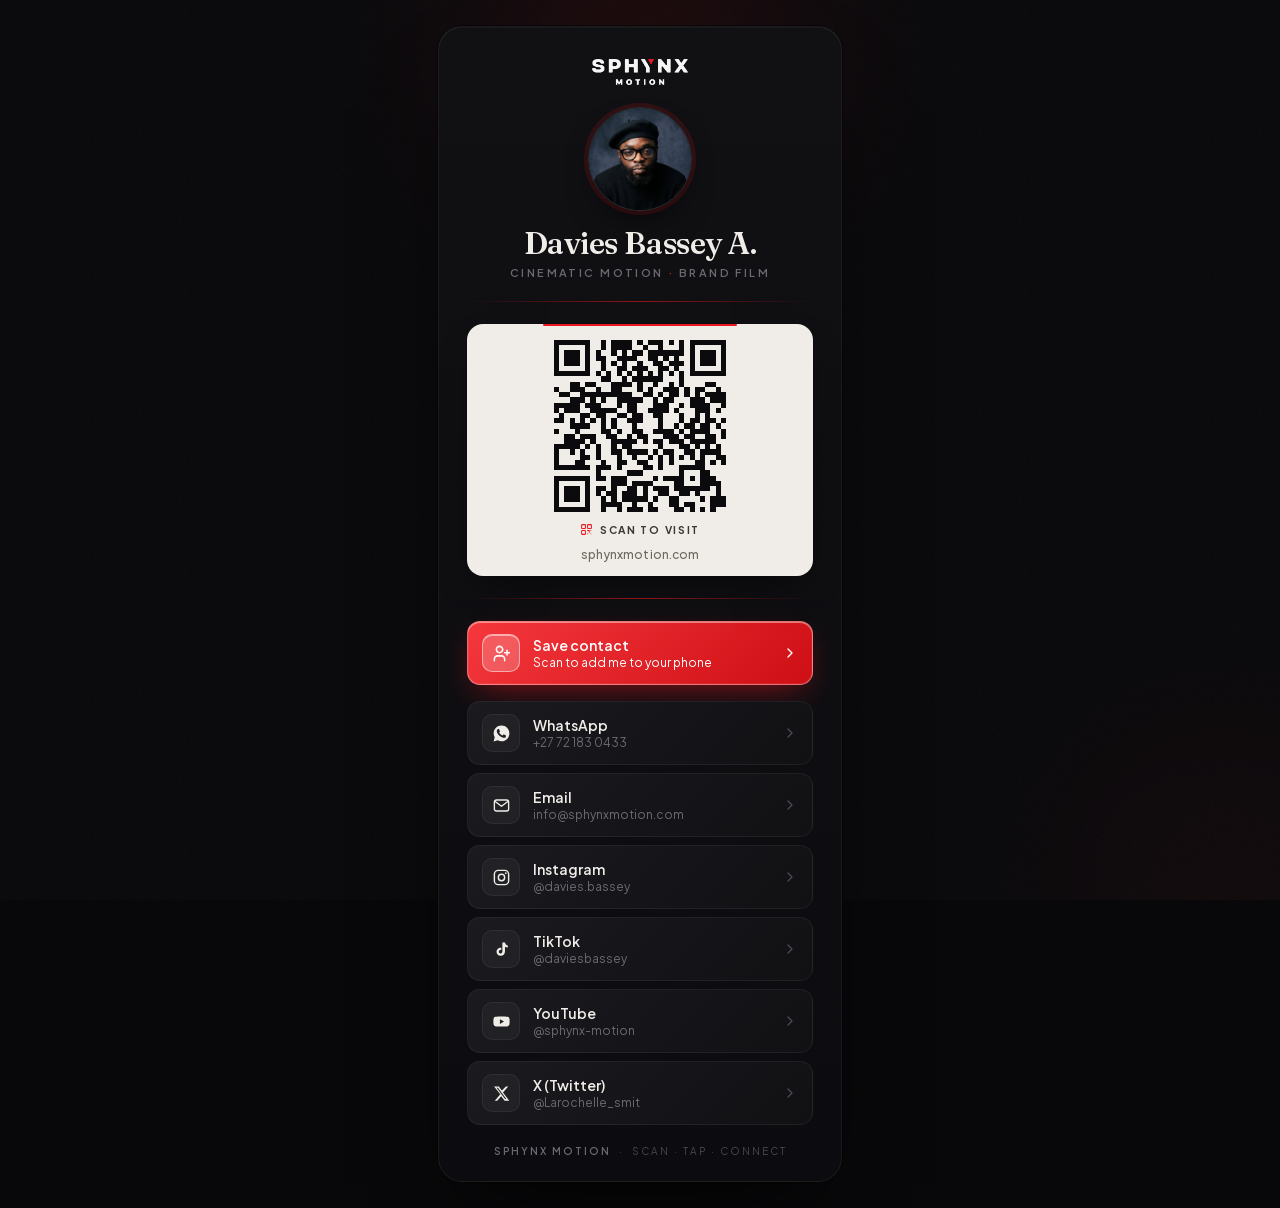
==== index.html @ 91c42c7b "Add installable PWA: index.html, manifest, app icons Serve as a home-screen web app via GitHub Pages" ====
<!doctype html>
<html lang="en">
<head>
<meta charset="utf-8">
<meta name="viewport" content="width=device-width, initial-scale=1, viewport-fit=cover">
<meta name="description" content="Davies Bassey A. — Sphynx Motion. Cinematic motion & brand film.">
<meta name="robots" content="noindex, nofollow">
<meta name="theme-color" content="#08080A">
<link rel="manifest" href="manifest.webmanifest">
<meta name="apple-mobile-web-app-capable" content="yes">
<meta name="mobile-web-app-capable" content="yes">
<meta name="apple-mobile-web-app-status-bar-style" content="black-translucent">
<meta name="apple-mobile-web-app-title" content="Sphynx">
<link rel="apple-touch-icon" href="icons/apple-touch-icon.png">
<link rel="icon" type="image/png" sizes="512x512" href="icons/icon-512.png">
<style>html,body{background:#08080A}</style>
<title>Sphynx Motion Card</title>
<style>
@font-face{font-family:'Fraunces';font-style:normal;font-weight:380 640;font-display:swap;src:url([data-uri]) format('woff2');unicode-range:U+0000-00FF, U+0131, U+0152-0153, U+02BB-02BC, U+02C6, U+02DA, U+02DC, U+0304, U+0308, U+0329, U+2000-206F, U+20AC, U+2122, U+2191, U+2193, U+2212, U+2215, U+FEFF, U+FFFD;}
@font-face{font-family:'Plus Jakarta Sans';font-style:normal;font-weight:400 700;font-display:swap;src:url([data-uri]) format('woff2');unicode-range:U+0000-00FF, U+0131, U+0152-0153, U+02BB-02BC, U+02C6, U+02DA, U+02DC, U+0304, U+0308, U+0329, U+2000-206F, U+20AC, U+2122, U+2191, U+2193, U+2212, U+2215, U+FEFF, U+FFFD;}
:root{
  --bg:#08080A; --bg2:#0C0C10; --surface:#111114; --surface-el:#1A1A1F;
  --border:rgba(255,255,255,.06); --border-2:rgba(255,255,255,.12);
  --text:#F0EDE8; --muted:#6B6872; --muted-2:#4A4852;
  --accent:#E8181E; --accent-2:#FF6B6E;
  --paper:#F0EDE8; --paper-ink:#0B0B0D;
  --display:'Fraunces',Georgia,serif; --ui:'Plus Jakarta Sans',system-ui,sans-serif;
}
*{box-sizing:border-box}
html{-webkit-text-size-adjust:100%}
body{margin:0;min-height:100dvh;background:var(--bg);color:var(--text);
  font-family:var(--ui);-webkit-font-smoothing:antialiased;
  display:flex;align-items:safe center;justify-content:center;
  padding:26px 16px;position:relative;overflow-x:hidden}
.atmos{position:fixed;inset:0;z-index:0;pointer-events:none;overflow:hidden}
.glow{position:absolute;border-radius:50%;filter:blur(90px);will-change:transform}
.glow.a{width:460px;height:460px;top:-180px;left:50%;margin-left:-230px;
  background:radial-gradient(circle,rgba(232,24,30,.16),transparent 68%);animation:drift 26s ease-in-out infinite}
.glow.b{width:420px;height:420px;bottom:-200px;right:-160px;background:radial-gradient(circle,rgba(232,24,30,.07),transparent 70%)}
.grain{position:absolute;inset:0;opacity:.04;mix-blend-mode:soft-light;
  background-image:url("data:image/svg+xml,%3Csvg xmlns='http://www.w3.org/2000/svg' width='140' height='140'%3E%3Cfilter id='n'%3E%3CfeTurbulence type='fractalNoise' baseFrequency='.85' numOctaves='2'/%3E%3C/filter%3E%3Crect width='100%25' height='100%25' filter='url(%23n)'/%3E%3C/svg%3E")}
@keyframes drift{0%,100%{transform:translate(0,0)}50%{transform:translate(-30px,30px)}}

.card{position:relative;z-index:1;width:100%;max-width:404px;
  background:linear-gradient(180deg,var(--surface),var(--bg2));
  border:1px solid var(--border);border-radius:24px;padding:30px 28px 24px;
  box-shadow:0 1px 0 rgba(255,255,255,.04) inset,0 40px 90px -40px rgba(0,0,0,.95),0 0 0 1px rgba(0,0,0,.5);
  opacity:0;transform:translateY(14px);animation:rise .85s cubic-bezier(.2,.7,.2,1) .05s forwards}
@keyframes rise{to{opacity:1;transform:none}}

.logo{display:block;height:26px;width:auto;margin:2px auto 22px;opacity:.96}
.hero{display:flex;flex-direction:column;align-items:center;text-align:center}
.avatar{width:104px;height:104px;border-radius:50%;object-fit:cover;border:1px solid var(--border-2);
  box-shadow:0 0 0 4px rgba(232,24,30,.14),0 16px 34px -14px rgba(0,0,0,.9)}
.name{font-family:var(--display);font-weight:560;font-optical-sizing:auto;font-size:31px;line-height:1.08;letter-spacing:-.015em;margin:16px 0 6px;text-wrap:balance}
.role{font-size:11px;font-weight:600;letter-spacing:.22em;text-transform:uppercase;color:var(--muted);margin:0}
.role .dot{color:var(--accent)}
.rule{height:1px;margin:22px 0;background:linear-gradient(to right,transparent,var(--accent),transparent);opacity:.6}

.qr-wrap{background:var(--paper);border-radius:16px;padding:16px 16px 14px;display:flex;flex-direction:column;align-items:center;gap:11px;box-shadow:0 16px 40px -20px rgba(0,0,0,.85);position:relative}
.qr-wrap::before{content:"";position:absolute;top:0;left:22%;right:22%;height:2px;background:var(--accent);border-radius:2px}
.qr{width:172px;height:172px;color:var(--paper-ink);display:block}
.qr svg{width:100%;height:100%;display:block}
.qr-cap{display:flex;align-items:center;gap:7px;font-size:10.5px;font-weight:700;letter-spacing:.16em;text-transform:uppercase;color:#3a3833}
.qr-cap svg{width:13px;height:13px;color:var(--accent)}
.qr-url{font-size:12px;color:#6f6a60;letter-spacing:.01em;font-weight:500}

.links{display:flex;flex-direction:column;gap:8px}
.link{display:flex;align-items:center;gap:13px;padding:12px 14px;border-radius:13px;text-decoration:none;color:var(--text);width:100%;text-align:left;font-family:var(--ui);font-size:inherit;cursor:pointer;
  background:linear-gradient(135deg,var(--surface-el),var(--surface));border:1px solid var(--border);
  transition:border-color .22s,transform .12s,box-shadow .22s,background .22s}
.ic{width:38px;height:38px;border-radius:10px;flex:none;display:grid;place-items:center;color:var(--text);background:rgba(255,255,255,.04);border:1px solid var(--border);transition:color .22s,background .22s,border-color .22s}
.ic svg{width:19px;height:19px;display:block}
.lt{display:flex;flex-direction:column;line-height:1.25;min-width:0}
.lt .k{font-size:14px;font-weight:600}
.lt .v{font-size:12px;color:var(--muted);overflow:hidden;text-overflow:ellipsis;white-space:nowrap;transition:color .22s}
.go{margin-left:auto;color:var(--muted-2);flex:none;transition:color .22s,transform .28s ease}
.go svg{width:16px;height:16px;display:block}

.link:hover,.link:active,.link.primary{
  background:linear-gradient(135deg,rgba(255,58,63,.96),rgba(214,16,22,.96));
  border-color:rgba(255,255,255,.38);
  box-shadow:0 12px 34px -12px rgba(232,24,30,.62),inset 0 1px 0 rgba(255,255,255,.4),inset 0 0 0 1px rgba(255,255,255,.06);
  transform:translateY(-1px)}
.link.primary{transform:none}
.link:hover .lt .k,.link:active .lt .k,.link.primary .lt .k,
.link:hover .lt .v,.link:active .lt .v,.link.primary .lt .v,
.link:hover .go,.link:active .go,.link.primary .go{color:#fff}
.link:hover .ic,.link:active .ic,.link.primary .ic{color:#fff;background:rgba(255,255,255,.20);border-color:rgba(255,255,255,.5);box-shadow:inset 0 1px 0 rgba(255,255,255,.5)}
.link:focus-visible{outline:2px solid #fff;outline-offset:2px}
.link.primary:focus-visible{outline:2px solid var(--accent-2)}
.link.primary[aria-expanded="true"] .go{transform:rotate(90deg)}

/* Save-contact reveal panel */
.savepanel{overflow:hidden;max-height:0;opacity:0;transition:max-height .42s cubic-bezier(.2,.7,.2,1),opacity .3s ease,margin-top .3s ease;margin-top:0}
.savepanel.open{max-height:360px;opacity:1;margin-top:8px}
.savecard{background:var(--paper);border-radius:14px;padding:16px;display:flex;flex-direction:column;align-items:center;gap:9px;position:relative}
.savecard::before{content:"";position:absolute;top:0;left:26%;right:26%;height:2px;background:var(--accent);border-radius:2px}
.savecard .qr{width:186px;height:186px}
.savecard .cap{font-size:11px;font-weight:700;letter-spacing:.1em;text-transform:uppercase;color:#3a3833;text-align:center}
.savecard .sub{font-size:11.5px;color:#6f6a60;text-align:center;font-weight:500}

footer{margin-top:20px;text-align:center;font-size:10px;letter-spacing:.2em;text-transform:uppercase;color:var(--muted-2)}
footer b{color:var(--muted);font-weight:600}

@media (max-width:360px){.card{padding:26px 20px 20px}.name{font-size:28px}.qr{width:154px;height:154px}}
@media (prefers-reduced-motion:reduce){.glow{animation:none}.card{animation:none;opacity:1;transform:none}.savepanel{transition:none}}
</style>
</head>
<body>
<div class="atmos" aria-hidden="true"><div class="glow a"></div><div class="glow b"></div><div class="grain"></div></div>

<main class="card">
  <img class="logo" alt="Sphynx Motion" src="[data-uri]">
  <div class="hero">
    <img class="avatar" alt="Davies Bassey A." src="[data-uri]">
    <h1 class="name">Davies Bassey A.</h1>
    <p class="role">Cinematic Motion <span class="dot">&middot;</span> Brand Film</p>
  </div>

  <div class="rule"></div>

  <div class="qr-wrap">
    <a class="qr" href="https://www.sphynxmotion.com" target="_blank" rel="noopener" aria-label="Visit sphynxmotion.com"><svg xmlns="http://www.w3.org/2000/svg" viewBox="0 0 33 33" shape-rendering="crispEdges" fill="currentColor"><rect x="0" y="0" width="7" height="1"/><rect x="9" y="0" width="1" height="1"/><rect x="11" y="0" width="4" height="1"/><rect x="16" y="0" width="1" height="1"/><rect x="18" y="0" width="3" height="1"/><rect x="22" y="0" width="1" height="1"/><rect x="24" y="0" width="1" height="1"/><rect x="26" y="0" width="7" height="1"/><rect x="0" y="1" width="1" height="1"/><rect x="6" y="1" width="1" height="1"/><rect x="9" y="1" width="1" height="1"/><rect x="11" y="1" width="4" height="1"/><rect x="17" y="1" width="1" height="1"/><rect x="20" y="1" width="1" height="1"/><rect x="24" y="1" width="1" height="1"/><rect x="26" y="1" width="1" height="1"/><rect x="32" y="1" width="1" height="1"/><rect x="0" y="2" width="1" height="1"/><rect x="2" y="2" width="3" height="1"/><rect x="6" y="2" width="1" height="1"/><rect x="8" y="2" width="1" height="1"/><rect x="11" y="2" width="1" height="1"/><rect x="13" y="2" width="1" height="1"/><rect x="15" y="2" width="2" height="1"/><rect x="18" y="2" width="7" height="1"/><rect x="26" y="2" width="1" height="1"/><rect x="28" y="2" width="3" height="1"/><rect x="32" y="2" width="1" height="1"/><rect x="0" y="3" width="1" height="1"/><rect x="2" y="3" width="3" height="1"/><rect x="6" y="3" width="1" height="1"/><rect x="8" y="3" width="2" height="1"/><rect x="12" y="3" width="4" height="1"/><rect x="18" y="3" width="2" height="1"/><rect x="21" y="3" width="1" height="1"/><rect x="23" y="3" width="1" height="1"/><rect x="26" y="3" width="1" height="1"/><rect x="28" y="3" width="3" height="1"/><rect x="32" y="3" width="1" height="1"/><rect x="0" y="4" width="1" height="1"/><rect x="2" y="4" width="3" height="1"/><rect x="6" y="4" width="1" height="1"/><rect x="9" y="4" width="1" height="1"/><rect x="11" y="4" width="1" height="1"/><rect x="13" y="4" width="1" height="1"/><rect x="16" y="4" width="1" height="1"/><rect x="19" y="4" width="2" height="1"/><rect x="22" y="4" width="3" height="1"/><rect x="26" y="4" width="1" height="1"/><rect x="28" y="4" width="3" height="1"/><rect x="32" y="4" width="1" height="1"/><rect x="0" y="5" width="1" height="1"/><rect x="6" y="5" width="1" height="1"/><rect x="9" y="5" width="1" height="1"/><rect x="12" y="5" width="2" height="1"/><rect x="15" y="5" width="3" height="1"/><rect x="20" y="5" width="2" height="1"/><rect x="23" y="5" width="1" height="1"/><rect x="26" y="5" width="1" height="1"/><rect x="32" y="5" width="1" height="1"/><rect x="0" y="6" width="7" height="1"/><rect x="8" y="6" width="1" height="1"/><rect x="10" y="6" width="1" height="1"/><rect x="12" y="6" width="1" height="1"/><rect x="14" y="6" width="1" height="1"/><rect x="16" y="6" width="1" height="1"/><rect x="18" y="6" width="1" height="1"/><rect x="20" y="6" width="1" height="1"/><rect x="22" y="6" width="1" height="1"/><rect x="24" y="6" width="1" height="1"/><rect x="26" y="6" width="7" height="1"/><rect x="9" y="7" width="2" height="1"/><rect x="13" y="7" width="1" height="1"/><rect x="15" y="7" width="6" height="1"/><rect x="24" y="7" width="1" height="1"/><rect x="3" y="8" width="2" height="1"/><rect x="6" y="8" width="2" height="1"/><rect x="11" y="8" width="4" height="1"/><rect x="16" y="8" width="1" height="1"/><rect x="19" y="8" width="1" height="1"/><rect x="22" y="8" width="1" height="1"/><rect x="24" y="8" width="1" height="1"/><rect x="29" y="8" width="2" height="1"/><rect x="0" y="9" width="1" height="1"/><rect x="3" y="9" width="3" height="1"/><rect x="8" y="9" width="1" height="1"/><rect x="11" y="9" width="2" height="1"/><rect x="16" y="9" width="1" height="1"/><rect x="18" y="9" width="1" height="1"/><rect x="21" y="9" width="3" height="1"/><rect x="25" y="9" width="1" height="1"/><rect x="27" y="9" width="2" height="1"/><rect x="31" y="9" width="1" height="1"/><rect x="1" y="10" width="2" height="1"/><rect x="5" y="10" width="10" height="1"/><rect x="17" y="10" width="2" height="1"/><rect x="20" y="10" width="1" height="1"/><rect x="22" y="10" width="2" height="1"/><rect x="25" y="10" width="1" height="1"/><rect x="27" y="10" width="1" height="1"/><rect x="29" y="10" width="4" height="1"/><rect x="3" y="11" width="3" height="1"/><rect x="7" y="11" width="1" height="1"/><rect x="9" y="11" width="1" height="1"/><rect x="12" y="11" width="5" height="1"/><rect x="19" y="11" width="1" height="1"/><rect x="21" y="11" width="2" height="1"/><rect x="26" y="11" width="3" height="1"/><rect x="30" y="11" width="3" height="1"/><rect x="0" y="12" width="5" height="1"/><rect x="6" y="12" width="3" height="1"/><rect x="12" y="12" width="1" height="1"/><rect x="14" y="12" width="2" height="1"/><rect x="19" y="12" width="3" height="1"/><rect x="24" y="12" width="1" height="1"/><rect x="26" y="12" width="4" height="1"/><rect x="32" y="12" width="1" height="1"/><rect x="0" y="13" width="1" height="1"/><rect x="2" y="13" width="3" height="1"/><rect x="7" y="13" width="5" height="1"/><rect x="14" y="13" width="2" height="1"/><rect x="18" y="13" width="4" height="1"/><rect x="23" y="13" width="1" height="1"/><rect x="27" y="13" width="3" height="1"/><rect x="31" y="13" width="1" height="1"/><rect x="1" y="14" width="1" height="1"/><rect x="5" y="14" width="2" height="1"/><rect x="8" y="14" width="2" height="1"/><rect x="12" y="14" width="2" height="1"/><rect x="15" y="14" width="2" height="1"/><rect x="19" y="14" width="2" height="1"/><rect x="24" y="14" width="1" height="1"/><rect x="27" y="14" width="1" height="1"/><rect x="29" y="14" width="1" height="1"/><rect x="0" y="15" width="2" height="1"/><rect x="3" y="15" width="1" height="1"/><rect x="5" y="15" width="1" height="1"/><rect x="7" y="15" width="1" height="1"/><rect x="9" y="15" width="1" height="1"/><rect x="11" y="15" width="1" height="1"/><rect x="14" y="15" width="3" height="1"/><rect x="20" y="15" width="1" height="1"/><rect x="24" y="15" width="1" height="1"/><rect x="26" y="15" width="2" height="1"/><rect x="29" y="15" width="2" height="1"/><rect x="32" y="15" width="1" height="1"/><rect x="3" y="16" width="4" height="1"/><rect x="9" y="16" width="1" height="1"/><rect x="11" y="16" width="1" height="1"/><rect x="15" y="16" width="1" height="1"/><rect x="20" y="16" width="1" height="1"/><rect x="23" y="16" width="1" height="1"/><rect x="25" y="16" width="2" height="1"/><rect x="28" y="16" width="2" height="1"/><rect x="31" y="16" width="1" height="1"/><rect x="0" y="17" width="1" height="1"/><rect x="4" y="17" width="1" height="1"/><rect x="9" y="17" width="2" height="1"/><rect x="12" y="17" width="1" height="1"/><rect x="15" y="17" width="2" height="1"/><rect x="19" y="17" width="4" height="1"/><rect x="24" y="17" width="1" height="1"/><rect x="26" y="17" width="4" height="1"/><rect x="32" y="17" width="1" height="1"/><rect x="2" y="18" width="2" height="1"/><rect x="5" y="18" width="3" height="1"/><rect x="10" y="18" width="2" height="1"/><rect x="14" y="18" width="1" height="1"/><rect x="16" y="18" width="2" height="1"/><rect x="21" y="18" width="3" height="1"/><rect x="25" y="18" width="2" height="1"/><rect x="29" y="18" width="2" height="1"/><rect x="32" y="18" width="1" height="1"/><rect x="2" y="19" width="4" height="1"/><rect x="7" y="19" width="1" height="1"/><rect x="11" y="19" width="5" height="1"/><rect x="17" y="19" width="1" height="1"/><rect x="19" y="19" width="2" height="1"/><rect x="22" y="19" width="3" height="1"/><rect x="26" y="19" width="5" height="1"/><rect x="0" y="20" width="5" height="1"/><rect x="6" y="20" width="1" height="1"/><rect x="8" y="20" width="1" height="1"/><rect x="11" y="20" width="1" height="1"/><rect x="13" y="20" width="2" height="1"/><rect x="20" y="20" width="1" height="1"/><rect x="24" y="20" width="2" height="1"/><rect x="27" y="20" width="1" height="1"/><rect x="29" y="20" width="1" height="1"/><rect x="31" y="20" width="1" height="1"/><rect x="0" y="21" width="1" height="1"/><rect x="3" y="21" width="1" height="1"/><rect x="5" y="21" width="1" height="1"/><rect x="8" y="21" width="1" height="1"/><rect x="11" y="21" width="2" height="1"/><rect x="14" y="21" width="4" height="1"/><rect x="19" y="21" width="1" height="1"/><rect x="21" y="21" width="2" height="1"/><rect x="25" y="21" width="2" height="1"/><rect x="28" y="21" width="4" height="1"/><rect x="0" y="22" width="1" height="1"/><rect x="5" y="22" width="2" height="1"/><rect x="8" y="22" width="1" height="1"/><rect x="12" y="22" width="1" height="1"/><rect x="15" y="22" width="1" height="1"/><rect x="18" y="22" width="1" height="1"/><rect x="20" y="22" width="1" height="1"/><rect x="22" y="22" width="1" height="1"/><rect x="24" y="22" width="1" height="1"/><rect x="26" y="22" width="1" height="1"/><rect x="28" y="22" width="1" height="1"/><rect x="31" y="22" width="2" height="1"/><rect x="0" y="23" width="1" height="1"/><rect x="4" y="23" width="2" height="1"/><rect x="9" y="23" width="1" height="1"/><rect x="12" y="23" width="2" height="1"/><rect x="16" y="23" width="2" height="1"/><rect x="20" y="23" width="1" height="1"/><rect x="22" y="23" width="1" height="1"/><rect x="27" y="23" width="2" height="1"/><rect x="30" y="23" width="1" height="1"/><rect x="32" y="23" width="1" height="1"/><rect x="0" y="24" width="7" height="1"/><rect x="8" y="24" width="3" height="1"/><rect x="12" y="24" width="1" height="1"/><rect x="17" y="24" width="2" height="1"/><rect x="20" y="24" width="1" height="1"/><rect x="24" y="24" width="5" height="1"/><rect x="8" y="25" width="1" height="1"/><rect x="14" y="25" width="3" height="1"/><rect x="24" y="25" width="1" height="1"/><rect x="28" y="25" width="2" height="1"/><rect x="0" y="26" width="7" height="1"/><rect x="8" y="26" width="2" height="1"/><rect x="11" y="26" width="3" height="1"/><rect x="19" y="26" width="1" height="1"/><rect x="21" y="26" width="4" height="1"/><rect x="26" y="26" width="1" height="1"/><rect x="28" y="26" width="3" height="1"/><rect x="0" y="27" width="1" height="1"/><rect x="6" y="27" width="1" height="1"/><rect x="11" y="27" width="3" height="1"/><rect x="15" y="27" width="4" height="1"/><rect x="23" y="27" width="2" height="1"/><rect x="28" y="27" width="4" height="1"/><rect x="0" y="28" width="1" height="1"/><rect x="2" y="28" width="3" height="1"/><rect x="6" y="28" width="1" height="1"/><rect x="8" y="28" width="2" height="1"/><rect x="11" y="28" width="1" height="1"/><rect x="14" y="28" width="2" height="1"/><rect x="17" y="28" width="1" height="1"/><rect x="19" y="28" width="3" height="1"/><rect x="23" y="28" width="7" height="1"/><rect x="31" y="28" width="1" height="1"/><rect x="0" y="29" width="1" height="1"/><rect x="2" y="29" width="3" height="1"/><rect x="6" y="29" width="1" height="1"/><rect x="8" y="29" width="1" height="1"/><rect x="10" y="29" width="2" height="1"/><rect x="13" y="29" width="3" height="1"/><rect x="17" y="29" width="1" height="1"/><rect x="20" y="29" width="2" height="1"/><rect x="24" y="29" width="2" height="1"/><rect x="27" y="29" width="1" height="1"/><rect x="31" y="29" width="1" height="1"/><rect x="0" y="30" width="1" height="1"/><rect x="2" y="30" width="3" height="1"/><rect x="6" y="30" width="1" height="1"/><rect x="9" y="30" width="1" height="1"/><rect x="11" y="30" width="1" height="1"/><rect x="13" y="30" width="5" height="1"/><rect x="19" y="30" width="1" height="1"/><rect x="22" y="30" width="2" height="1"/><rect x="28" y="30" width="1" height="1"/><rect x="30" y="30" width="3" height="1"/><rect x="0" y="31" width="1" height="1"/><rect x="6" y="31" width="1" height="1"/><rect x="9" y="31" width="4" height="1"/><rect x="15" y="31" width="1" height="1"/><rect x="18" y="31" width="1" height="1"/><rect x="22" y="31" width="2" height="1"/><rect x="25" y="31" width="2" height="1"/><rect x="30" y="31" width="3" height="1"/><rect x="0" y="32" width="7" height="1"/><rect x="9" y="32" width="1" height="1"/><rect x="12" y="32" width="1" height="1"/><rect x="14" y="32" width="3" height="1"/><rect x="18" y="32" width="2" height="1"/><rect x="23" y="32" width="2" height="1"/><rect x="26" y="32" width="1" height="1"/><rect x="28" y="32" width="1" height="1"/><rect x="30" y="32" width="1" height="1"/></svg></a>
    <div class="qr-cap"><svg viewBox="0 0 24 24" fill="none" stroke="currentColor" stroke-width="1.9" stroke-linecap="round" stroke-linejoin="round"><rect x="3" y="3" width="7" height="7" rx="1"/><rect x="14" y="3" width="7" height="7" rx="1"/><rect x="3" y="14" width="7" height="7" rx="1"/><path d="M14 14h3v3M20 14v.01M14 20v.01M20 20v.01M17 17h.01"/></svg> Scan to visit</div>
    <div class="qr-url">sphynxmotion.com</div>
  </div>

  <div class="rule"></div>

  <div class="links">
    <button class="link primary" id="saveBtn" type="button" aria-expanded="false" aria-controls="savePanel">
      <span class="ic" aria-hidden="true"><svg viewBox="0 0 24 24" fill="none" stroke="currentColor" stroke-width="1.9" stroke-linecap="round" stroke-linejoin="round"><path d="M16 21v-2a4 4 0 0 0-4-4H7a4 4 0 0 0-4 4v2"/><circle cx="9.5" cy="7" r="4"/><path d="M19 8v6M22 11h-6"/></svg></span>
      <span class="lt"><span class="k">Save contact</span><span class="v">Scan to add me to your phone</span></span>
      <span class="go" aria-hidden="true"><svg viewBox="0 0 24 24" fill="none" stroke="currentColor" stroke-width="2" stroke-linecap="round" stroke-linejoin="round"><path d="M9 6l6 6-6 6"/></svg></span>
    </button>

    <div class="savepanel" id="savePanel">
      <div class="savecard">
        <div class="qr" style="color:var(--paper-ink)"><svg xmlns="http://www.w3.org/2000/svg" viewBox="0 0 57 57" shape-rendering="crispEdges" fill="currentColor"><rect x="0" y="0" width="7" height="1"/><rect x="9" y="0" width="1" height="1"/><rect x="12" y="0" width="1" height="1"/><rect x="14" y="0" width="2" height="1"/><rect x="17" y="0" width="2" height="1"/><rect x="22" y="0" width="5" height="1"/><rect x="28" y="0" width="4" height="1"/><rect x="34" y="0" width="2" height="1"/><rect x="37" y="0" width="2" height="1"/><rect x="41" y="0" width="2" height="1"/><rect x="45" y="0" width="3" height="1"/><rect x="50" y="0" width="7" height="1"/><rect x="0" y="1" width="1" height="1"/><rect x="6" y="1" width="1" height="1"/><rect x="9" y="1" width="2" height="1"/><rect x="12" y="1" width="1" height="1"/><rect x="17" y="1" width="1" height="1"/><rect x="19" y="1" width="2" height="1"/><rect x="24" y="1" width="1" height="1"/><rect x="27" y="1" width="2" height="1"/><rect x="30" y="1" width="1" height="1"/><rect x="35" y="1" width="1" height="1"/><rect x="37" y="1" width="1" height="1"/><rect x="39" y="1" width="1" height="1"/><rect x="41" y="1" width="2" height="1"/><rect x="47" y="1" width="1" height="1"/><rect x="50" y="1" width="1" height="1"/><rect x="56" y="1" width="1" height="1"/><rect x="0" y="2" width="1" height="1"/><rect x="2" y="2" width="3" height="1"/><rect x="6" y="2" width="1" height="1"/><rect x="10" y="2" width="1" height="1"/><rect x="12" y="2" width="1" height="1"/><rect x="14" y="2" width="2" height="1"/><rect x="18" y="2" width="1" height="1"/><rect x="20" y="2" width="1" height="1"/><rect x="24" y="2" width="2" height="1"/><rect x="28" y="2" width="2" height="1"/><rect x="31" y="2" width="1" height="1"/><rect x="33" y="2" width="2" height="1"/><rect x="36" y="2" width="3" height="1"/><rect x="41" y="2" width="1" height="1"/><rect x="46" y="2" width="2" height="1"/><rect x="50" y="2" width="1" height="1"/><rect x="52" y="2" width="3" height="1"/><rect x="56" y="2" width="1" height="1"/><rect x="0" y="3" width="1" height="1"/><rect x="2" y="3" width="3" height="1"/><rect x="6" y="3" width="1" height="1"/><rect x="9" y="3" width="1" height="1"/><rect x="12" y="3" width="1" height="1"/><rect x="14" y="3" width="1" height="1"/><rect x="23" y="3" width="3" height="1"/><rect x="29" y="3" width="1" height="1"/><rect x="31" y="3" width="1" height="1"/><rect x="37" y="3" width="2" height="1"/><rect x="41" y="3" width="2" height="1"/><rect x="47" y="3" width="1" height="1"/><rect x="50" y="3" width="1" height="1"/><rect x="52" y="3" width="3" height="1"/><rect x="56" y="3" width="1" height="1"/><rect x="0" y="4" width="1" height="1"/><rect x="2" y="4" width="3" height="1"/><rect x="6" y="4" width="1" height="1"/><rect x="9" y="4" width="2" height="1"/><rect x="12" y="4" width="1" height="1"/><rect x="14" y="4" width="2" height="1"/><rect x="18" y="4" width="1" height="1"/><rect x="20" y="4" width="11" height="1"/><rect x="32" y="4" width="2" height="1"/><rect x="35" y="4" width="1" height="1"/><rect x="37" y="4" width="2" height="1"/><rect x="40" y="4" width="1" height="1"/><rect x="42" y="4" width="2" height="1"/><rect x="45" y="4" width="1" height="1"/><rect x="47" y="4" width="1" height="1"/><rect x="50" y="4" width="1" height="1"/><rect x="52" y="4" width="3" height="1"/><rect x="56" y="4" width="1" height="1"/><rect x="0" y="5" width="1" height="1"/><rect x="6" y="5" width="1" height="1"/><rect x="8" y="5" width="1" height="1"/><rect x="10" y="5" width="3" height="1"/><rect x="14" y="5" width="3" height="1"/><rect x="18" y="5" width="1" height="1"/><rect x="20" y="5" width="2" height="1"/><rect x="23" y="5" width="2" height="1"/><rect x="26" y="5" width="1" height="1"/><rect x="30" y="5" width="3" height="1"/><rect x="35" y="5" width="2" height="1"/><rect x="40" y="5" width="1" height="1"/><rect x="42" y="5" width="1" height="1"/><rect x="44" y="5" width="3" height="1"/><rect x="50" y="5" width="1" height="1"/><rect x="56" y="5" width="1" height="1"/><rect x="0" y="6" width="7" height="1"/><rect x="8" y="6" width="1" height="1"/><rect x="10" y="6" width="1" height="1"/><rect x="12" y="6" width="1" height="1"/><rect x="14" y="6" width="1" height="1"/><rect x="16" y="6" width="1" height="1"/><rect x="18" y="6" width="1" height="1"/><rect x="20" y="6" width="1" height="1"/><rect x="22" y="6" width="1" height="1"/><rect x="24" y="6" width="1" height="1"/><rect x="26" y="6" width="1" height="1"/><rect x="28" y="6" width="1" height="1"/><rect x="30" y="6" width="1" height="1"/><rect x="32" y="6" width="1" height="1"/><rect x="34" y="6" width="1" height="1"/><rect x="36" y="6" width="1" height="1"/><rect x="38" y="6" width="1" height="1"/><rect x="40" y="6" width="1" height="1"/><rect x="42" y="6" width="1" height="1"/><rect x="44" y="6" width="1" height="1"/><rect x="46" y="6" width="1" height="1"/><rect x="48" y="6" width="1" height="1"/><rect x="50" y="6" width="7" height="1"/><rect x="9" y="7" width="1" height="1"/><rect x="15" y="7" width="1" height="1"/><rect x="17" y="7" width="1" height="1"/><rect x="20" y="7" width="1" height="1"/><rect x="22" y="7" width="1" height="1"/><rect x="24" y="7" width="1" height="1"/><rect x="26" y="7" width="1" height="1"/><rect x="30" y="7" width="3" height="1"/><rect x="35" y="7" width="1" height="1"/><rect x="42" y="7" width="1" height="1"/><rect x="45" y="7" width="2" height="1"/><rect x="48" y="7" width="1" height="1"/><rect x="0" y="8" width="1" height="1"/><rect x="3" y="8" width="1" height="1"/><rect x="5" y="8" width="2" height="1"/><rect x="8" y="8" width="1" height="1"/><rect x="11" y="8" width="2" height="1"/><rect x="14" y="8" width="1" height="1"/><rect x="17" y="8" width="3" height="1"/><rect x="22" y="8" width="1" height="1"/><rect x="25" y="8" width="7" height="1"/><rect x="33" y="8" width="4" height="1"/><rect x="40" y="8" width="1" height="1"/><rect x="45" y="8" width="3" height="1"/><rect x="49" y="8" width="1" height="1"/><rect x="51" y="8" width="1" height="1"/><rect x="0" y="9" width="5" height="1"/><rect x="7" y="9" width="2" height="1"/><rect x="13" y="9" width="1" height="1"/><rect x="15" y="9" width="2" height="1"/><rect x="18" y="9" width="2" height="1"/><rect x="26" y="9" width="1" height="1"/><rect x="28" y="9" width="1" height="1"/><rect x="31" y="9" width="1" height="1"/><rect x="33" y="9" width="1" height="1"/><rect x="39" y="9" width="2" height="1"/><rect x="51" y="9" width="6" height="1"/><rect x="1" y="10" width="3" height="1"/><rect x="5" y="10" width="3" height="1"/><rect x="9" y="10" width="6" height="1"/><rect x="16" y="10" width="2" height="1"/><rect x="19" y="10" width="6" height="1"/><rect x="28" y="10" width="2" height="1"/><rect x="32" y="10" width="1" height="1"/><rect x="35" y="10" width="1" height="1"/><rect x="37" y="10" width="2" height="1"/><rect x="41" y="10" width="1" height="1"/><rect x="45" y="10" width="1" height="1"/><rect x="48" y="10" width="2" height="1"/><rect x="51" y="10" width="1" height="1"/><rect x="55" y="10" width="2" height="1"/><rect x="0" y="11" width="2" height="1"/><rect x="3" y="11" width="3" height="1"/><rect x="8" y="11" width="1" height="1"/><rect x="10" y="11" width="3" height="1"/><rect x="15" y="11" width="1" height="1"/><rect x="17" y="11" width="1" height="1"/><rect x="19" y="11" width="1" height="1"/><rect x="21" y="11" width="3" height="1"/><rect x="25" y="11" width="2" height="1"/><rect x="31" y="11" width="4" height="1"/><rect x="37" y="11" width="7" height="1"/><rect x="53" y="11" width="1" height="1"/><rect x="56" y="11" width="1" height="1"/><rect x="0" y="12" width="1" height="1"/><rect x="2" y="12" width="2" height="1"/><rect x="6" y="12" width="3" height="1"/><rect x="10" y="12" width="2" height="1"/><rect x="13" y="12" width="3" height="1"/><rect x="17" y="12" width="5" height="1"/><rect x="24" y="12" width="1" height="1"/><rect x="28" y="12" width="5" height="1"/><rect x="36" y="12" width="3" height="1"/><rect x="40" y="12" width="5" height="1"/><rect x="47" y="12" width="1" height="1"/><rect x="49" y="12" width="6" height="1"/><rect x="56" y="12" width="1" height="1"/><rect x="0" y="13" width="1" height="1"/><rect x="3" y="13" width="1" height="1"/><rect x="5" y="13" width="1" height="1"/><rect x="7" y="13" width="3" height="1"/><rect x="15" y="13" width="2" height="1"/><rect x="19" y="13" width="4" height="1"/><rect x="24" y="13" width="3" height="1"/><rect x="28" y="13" width="1" height="1"/><rect x="31" y="13" width="1" height="1"/><rect x="34" y="13" width="2" height="1"/><rect x="40" y="13" width="2" height="1"/><rect x="43" y="13" width="1" height="1"/><rect x="46" y="13" width="2" height="1"/><rect x="49" y="13" width="1" height="1"/><rect x="53" y="13" width="2" height="1"/><rect x="0" y="14" width="2" height="1"/><rect x="6" y="14" width="1" height="1"/><rect x="9" y="14" width="1" height="1"/><rect x="11" y="14" width="1" height="1"/><rect x="14" y="14" width="2" height="1"/><rect x="17" y="14" width="3" height="1"/><rect x="21" y="14" width="3" height="1"/><rect x="26" y="14" width="1" height="1"/><rect x="28" y="14" width="5" height="1"/><rect x="34" y="14" width="1" height="1"/><rect x="36" y="14" width="3" height="1"/><rect x="41" y="14" width="4" height="1"/><rect x="48" y="14" width="1" height="1"/><rect x="50" y="14" width="1" height="1"/><rect x="55" y="14" width="1" height="1"/><rect x="10" y="15" width="1" height="1"/><rect x="12" y="15" width="2" height="1"/><rect x="15" y="15" width="1" height="1"/><rect x="17" y="15" width="1" height="1"/><rect x="19" y="15" width="2" height="1"/><rect x="24" y="15" width="1" height="1"/><rect x="26" y="15" width="3" height="1"/><rect x="31" y="15" width="3" height="1"/><rect x="37" y="15" width="1" height="1"/><rect x="39" y="15" width="1" height="1"/><rect x="44" y="15" width="1" height="1"/><rect x="46" y="15" width="1" height="1"/><rect x="50" y="15" width="2" height="1"/><rect x="53" y="15" width="1" height="1"/><rect x="55" y="15" width="2" height="1"/><rect x="1" y="16" width="1" height="1"/><rect x="5" y="16" width="5" height="1"/><rect x="16" y="16" width="1" height="1"/><rect x="19" y="16" width="1" height="1"/><rect x="25" y="16" width="2" height="1"/><rect x="30" y="16" width="1" height="1"/><rect x="32" y="16" width="1" height="1"/><rect x="34" y="16" width="3" height="1"/><rect x="39" y="16" width="1" height="1"/><rect x="41" y="16" width="5" height="1"/><rect x="47" y="16" width="1" height="1"/><rect x="49" y="16" width="1" height="1"/><rect x="51" y="16" width="1" height="1"/><rect x="53" y="16" width="1" height="1"/><rect x="56" y="16" width="1" height="1"/><rect x="1" y="17" width="4" height="1"/><rect x="7" y="17" width="1" height="1"/><rect x="11" y="17" width="1" height="1"/><rect x="13" y="17" width="4" height="1"/><rect x="20" y="17" width="1" height="1"/><rect x="26" y="17" width="4" height="1"/><rect x="31" y="17" width="2" height="1"/><rect x="36" y="17" width="1" height="1"/><rect x="38" y="17" width="1" height="1"/><rect x="40" y="17" width="2" height="1"/><rect x="43" y="17" width="2" height="1"/><rect x="47" y="17" width="1" height="1"/><rect x="49" y="17" width="4" height="1"/><rect x="54" y="17" width="2" height="1"/><rect x="2" y="18" width="1" height="1"/><rect x="5" y="18" width="2" height="1"/><rect x="8" y="18" width="1" height="1"/><rect x="10" y="18" width="1" height="1"/><rect x="12" y="18" width="1" height="1"/><rect x="14" y="18" width="2" height="1"/><rect x="17" y="18" width="7" height="1"/><rect x="26" y="18" width="1" height="1"/><rect x="29" y="18" width="1" height="1"/><rect x="32" y="18" width="1" height="1"/><rect x="34" y="18" width="1" height="1"/><rect x="39" y="18" width="1" height="1"/><rect x="41" y="18" width="3" height="1"/><rect x="46" y="18" width="4" height="1"/><rect x="51" y="18" width="2" height="1"/><rect x="54" y="18" width="3" height="1"/><rect x="1" y="19" width="1" height="1"/><rect x="4" y="19" width="2" height="1"/><rect x="8" y="19" width="3" height="1"/><rect x="12" y="19" width="2" height="1"/><rect x="16" y="19" width="2" height="1"/><rect x="19" y="19" width="2" height="1"/><rect x="22" y="19" width="1" height="1"/><rect x="25" y="19" width="1" height="1"/><rect x="28" y="19" width="1" height="1"/><rect x="30" y="19" width="5" height="1"/><rect x="36" y="19" width="2" height="1"/><rect x="41" y="19" width="1" height="1"/><rect x="45" y="19" width="1" height="1"/><rect x="47" y="19" width="1" height="1"/><rect x="49" y="19" width="4" height="1"/><rect x="6" y="20" width="2" height="1"/><rect x="9" y="20" width="2" height="1"/><rect x="13" y="20" width="5" height="1"/><rect x="22" y="20" width="1" height="1"/><rect x="24" y="20" width="1" height="1"/><rect x="26" y="20" width="4" height="1"/><rect x="31" y="20" width="1" height="1"/><rect x="33" y="20" width="1" height="1"/><rect x="35" y="20" width="2" height="1"/><rect x="38" y="20" width="1" height="1"/><rect x="40" y="20" width="1" height="1"/><rect x="42" y="20" width="2" height="1"/><rect x="46" y="20" width="3" height="1"/><rect x="50" y="20" width="3" height="1"/><rect x="0" y="21" width="2" height="1"/><rect x="3" y="21" width="1" height="1"/><rect x="7" y="21" width="5" height="1"/><rect x="13" y="21" width="2" height="1"/><rect x="16" y="21" width="5" height="1"/><rect x="22" y="21" width="1" height="1"/><rect x="26" y="21" width="1" height="1"/><rect x="28" y="21" width="1" height="1"/><rect x="30" y="21" width="1" height="1"/><rect x="33" y="21" width="1" height="1"/><rect x="35" y="21" width="1" height="1"/><rect x="39" y="21" width="1" height="1"/><rect x="43" y="21" width="1" height="1"/><rect x="49" y="21" width="1" height="1"/><rect x="53" y="21" width="1" height="1"/><rect x="55" y="21" width="1" height="1"/><rect x="0" y="22" width="2" height="1"/><rect x="3" y="22" width="1" height="1"/><rect x="5" y="22" width="3" height="1"/><rect x="9" y="22" width="3" height="1"/><rect x="13" y="22" width="2" height="1"/><rect x="17" y="22" width="2" height="1"/><rect x="20" y="22" width="1" height="1"/><rect x="23" y="22" width="2" height="1"/><rect x="26" y="22" width="1" height="1"/><rect x="28" y="22" width="1" height="1"/><rect x="30" y="22" width="3" height="1"/><rect x="35" y="22" width="5" height="1"/><rect x="41" y="22" width="1" height="1"/><rect x="43" y="22" width="5" height="1"/><rect x="52" y="22" width="1" height="1"/><rect x="56" y="22" width="1" height="1"/><rect x="0" y="23" width="1" height="1"/><rect x="3" y="23" width="2" height="1"/><rect x="7" y="23" width="4" height="1"/><rect x="15" y="23" width="1" height="1"/><rect x="17" y="23" width="1" height="1"/><rect x="19" y="23" width="1" height="1"/><rect x="23" y="23" width="2" height="1"/><rect x="26" y="23" width="3" height="1"/><rect x="31" y="23" width="3" height="1"/><rect x="37" y="23" width="1" height="1"/><rect x="39" y="23" width="2" height="1"/><rect x="42" y="23" width="1" height="1"/><rect x="44" y="23" width="1" height="1"/><rect x="46" y="23" width="1" height="1"/><rect x="50" y="23" width="4" height="1"/><rect x="55" y="23" width="1" height="1"/><rect x="0" y="24" width="10" height="1"/><rect x="14" y="24" width="3" height="1"/><rect x="18" y="24" width="1" height="1"/><rect x="28" y="24" width="2" height="1"/><rect x="31" y="24" width="1" height="1"/><rect x="35" y="24" width="2" height="1"/><rect x="40" y="24" width="2" height="1"/><rect x="43" y="24" width="2" height="1"/><rect x="50" y="24" width="3" height="1"/><rect x="54" y="24" width="1" height="1"/><rect x="56" y="24" width="1" height="1"/><rect x="0" y="25" width="1" height="1"/><rect x="3" y="25" width="1" height="1"/><rect x="5" y="25" width="1" height="1"/><rect x="8" y="25" width="3" height="1"/><rect x="12" y="25" width="1" height="1"/><rect x="14" y="25" width="1" height="1"/><rect x="17" y="25" width="2" height="1"/><rect x="20" y="25" width="3" height="1"/><rect x="26" y="25" width="3" height="1"/><rect x="32" y="25" width="1" height="1"/><rect x="34" y="25" width="3" height="1"/><rect x="39" y="25" width="1" height="1"/><rect x="41" y="25" width="1" height="1"/><rect x="44" y="25" width="3" height="1"/><rect x="49" y="25" width="1" height="1"/><rect x="51" y="25" width="2" height="1"/><rect x="54" y="25" width="1" height="1"/><rect x="0" y="26" width="9" height="1"/><rect x="11" y="26" width="2" height="1"/><rect x="14" y="26" width="1" height="1"/><rect x="16" y="26" width="1" height="1"/><rect x="19" y="26" width="2" height="1"/><rect x="24" y="26" width="1" height="1"/><rect x="26" y="26" width="7" height="1"/><rect x="34" y="26" width="2" height="1"/><rect x="37" y="26" width="3" height="1"/><rect x="44" y="26" width="1" height="1"/><rect x="48" y="26" width="6" height="1"/><rect x="4" y="27" width="1" height="1"/><rect x="8" y="27" width="1" height="1"/><rect x="14" y="27" width="2" height="1"/><rect x="19" y="27" width="2" height="1"/><rect x="22" y="27" width="3" height="1"/><rect x="26" y="27" width="1" height="1"/><rect x="30" y="27" width="1" height="1"/><rect x="32" y="27" width="4" height="1"/><rect x="37" y="27" width="1" height="1"/><rect x="40" y="27" width="1" height="1"/><rect x="43" y="27" width="3" height="1"/><rect x="47" y="27" width="2" height="1"/><rect x="52" y="27" width="2" height="1"/><rect x="0" y="28" width="1" height="1"/><rect x="3" y="28" width="2" height="1"/><rect x="6" y="28" width="1" height="1"/><rect x="8" y="28" width="1" height="1"/><rect x="11" y="28" width="3" height="1"/><rect x="15" y="28" width="2" height="1"/><rect x="20" y="28" width="2" height="1"/><rect x="25" y="28" width="2" height="1"/><rect x="28" y="28" width="1" height="1"/><rect x="30" y="28" width="1" height="1"/><rect x="32" y="28" width="1" height="1"/><rect x="34" y="28" width="1" height="1"/><rect x="36" y="28" width="1" height="1"/><rect x="38" y="28" width="1" height="1"/><rect x="42" y="28" width="1" height="1"/><rect x="44" y="28" width="1" height="1"/><rect x="46" y="28" width="1" height="1"/><rect x="48" y="28" width="1" height="1"/><rect x="50" y="28" width="1" height="1"/><rect x="52" y="28" width="1" height="1"/><rect x="54" y="28" width="1" height="1"/><rect x="0" y="29" width="1" height="1"/><rect x="2" y="29" width="3" height="1"/><rect x="8" y="29" width="3" height="1"/><rect x="12" y="29" width="7" height="1"/><rect x="20" y="29" width="2" height="1"/><rect x="23" y="29" width="1" height="1"/><rect x="26" y="29" width="1" height="1"/><rect x="30" y="29" width="4" height="1"/><rect x="37" y="29" width="2" height="1"/><rect x="40" y="29" width="2" height="1"/><rect x="47" y="29" width="2" height="1"/><rect x="52" y="29" width="2" height="1"/><rect x="55" y="29" width="2" height="1"/><rect x="0" y="30" width="1" height="1"/><rect x="3" y="30" width="6" height="1"/><rect x="14" y="30" width="7" height="1"/><rect x="23" y="30" width="2" height="1"/><rect x="26" y="30" width="5" height="1"/><rect x="34" y="30" width="1" height="1"/><rect x="36" y="30" width="1" height="1"/><rect x="39" y="30" width="2" height="1"/><rect x="43" y="30" width="1" height="1"/><rect x="46" y="30" width="7" height="1"/><rect x="54" y="30" width="3" height="1"/><rect x="0" y="31" width="1" height="1"/><rect x="2" y="31" width="4" height="1"/><rect x="7" y="31" width="3" height="1"/><rect x="11" y="31" width="1" height="1"/><rect x="14" y="31" width="1" height="1"/><rect x="19" y="31" width="1" height="1"/><rect x="23" y="31" width="5" height="1"/><rect x="29" y="31" width="2" height="1"/><rect x="35" y="31" width="1" height="1"/><rect x="38" y="31" width="1" height="1"/><rect x="41" y="31" width="2" height="1"/><rect x="44" y="31" width="2" height="1"/><rect x="48" y="31" width="2" height="1"/><rect x="51" y="31" width="1" height="1"/><rect x="55" y="31" width="2" height="1"/><rect x="1" y="32" width="2" height="1"/><rect x="4" y="32" width="1" height="1"/><rect x="6" y="32" width="1" height="1"/><rect x="10" y="32" width="1" height="1"/><rect x="13" y="32" width="1" height="1"/><rect x="19" y="32" width="2" height="1"/><rect x="24" y="32" width="4" height="1"/><rect x="29" y="32" width="1" height="1"/><rect x="31" y="32" width="1" height="1"/><rect x="36" y="32" width="1" height="1"/><rect x="39" y="32" width="3" height="1"/><rect x="43" y="32" width="1" height="1"/><rect x="45" y="32" width="3" height="1"/><rect x="49" y="32" width="2" height="1"/><rect x="53" y="32" width="2" height="1"/><rect x="56" y="32" width="1" height="1"/><rect x="1" y="33" width="1" height="1"/><rect x="3" y="33" width="1" height="1"/><rect x="5" y="33" width="1" height="1"/><rect x="9" y="33" width="1" height="1"/><rect x="12" y="33" width="1" height="1"/><rect x="19" y="33" width="5" height="1"/><rect x="25" y="33" width="3" height="1"/><rect x="33" y="33" width="1" height="1"/><rect x="35" y="33" width="3" height="1"/><rect x="43" y="33" width="1" height="1"/><rect x="50" y="33" width="1" height="1"/><rect x="53" y="33" width="3" height="1"/><rect x="0" y="34" width="2" height="1"/><rect x="3" y="34" width="2" height="1"/><rect x="6" y="34" width="2" height="1"/><rect x="10" y="34" width="5" height="1"/><rect x="16" y="34" width="9" height="1"/><rect x="27" y="34" width="1" height="1"/><rect x="29" y="34" width="2" height="1"/><rect x="32" y="34" width="3" height="1"/><rect x="36" y="34" width="1" height="1"/><rect x="39" y="34" width="1" height="1"/><rect x="42" y="34" width="2" height="1"/><rect x="46" y="34" width="1" height="1"/><rect x="48" y="34" width="1" height="1"/><rect x="50" y="34" width="1" height="1"/><rect x="52" y="34" width="1" height="1"/><rect x="3" y="35" width="1" height="1"/><rect x="7" y="35" width="2" height="1"/><rect x="10" y="35" width="1" height="1"/><rect x="12" y="35" width="2" height="1"/><rect x="15" y="35" width="1" height="1"/><rect x="17" y="35" width="2" height="1"/><rect x="22" y="35" width="1" height="1"/><rect x="25" y="35" width="1" height="1"/><rect x="27" y="35" width="2" height="1"/><rect x="30" y="35" width="1" height="1"/><rect x="39" y="35" width="1" height="1"/><rect x="43" y="35" width="3" height="1"/><rect x="48" y="35" width="3" height="1"/><rect x="52" y="35" width="2" height="1"/><rect x="55" y="35" width="2" height="1"/><rect x="2" y="36" width="1" height="1"/><rect x="4" y="36" width="3" height="1"/><rect x="10" y="36" width="1" height="1"/><rect x="13" y="36" width="4" height="1"/><rect x="18" y="36" width="1" height="1"/><rect x="23" y="36" width="1" height="1"/><rect x="26" y="36" width="1" height="1"/><rect x="28" y="36" width="1" height="1"/><rect x="31" y="36" width="3" height="1"/><rect x="36" y="36" width="2" height="1"/><rect x="39" y="36" width="2" height="1"/><rect x="43" y="36" width="3" height="1"/><rect x="48" y="36" width="2" height="1"/><rect x="51" y="36" width="1" height="1"/><rect x="56" y="36" width="1" height="1"/><rect x="0" y="37" width="1" height="1"/><rect x="2" y="37" width="1" height="1"/><rect x="5" y="37" width="1" height="1"/><rect x="7" y="37" width="2" height="1"/><rect x="10" y="37" width="1" height="1"/><rect x="15" y="37" width="1" height="1"/><rect x="17" y="37" width="1" height="1"/><rect x="19" y="37" width="4" height="1"/><rect x="26" y="37" width="1" height="1"/><rect x="31" y="37" width="4" height="1"/><rect x="37" y="37" width="1" height="1"/><rect x="40" y="37" width="1" height="1"/><rect x="46" y="37" width="2" height="1"/><rect x="49" y="37" width="8" height="1"/><rect x="0" y="38" width="1" height="1"/><rect x="3" y="38" width="7" height="1"/><rect x="11" y="38" width="1" height="1"/><rect x="14" y="38" width="3" height="1"/><rect x="19" y="38" width="2" height="1"/><rect x="22" y="38" width="1" height="1"/><rect x="30" y="38" width="1" height="1"/><rect x="33" y="38" width="1" height="1"/><rect x="38" y="38" width="1" height="1"/><rect x="42" y="38" width="3" height="1"/><rect x="46" y="38" width="4" height="1"/><rect x="52" y="38" width="1" height="1"/><rect x="54" y="38" width="2" height="1"/><rect x="0" y="39" width="1" height="1"/><rect x="2" y="39" width="1" height="1"/><rect x="4" y="39" width="1" height="1"/><rect x="9" y="39" width="3" height="1"/><rect x="13" y="39" width="5" height="1"/><rect x="19" y="39" width="1" height="1"/><rect x="21" y="39" width="1" height="1"/><rect x="25" y="39" width="2" height="1"/><rect x="28" y="39" width="2" height="1"/><rect x="31" y="39" width="2" height="1"/><rect x="34" y="39" width="1" height="1"/><rect x="36" y="39" width="2" height="1"/><rect x="39" y="39" width="1" height="1"/><rect x="41" y="39" width="1" height="1"/><rect x="43" y="39" width="4" height="1"/><rect x="48" y="39" width="1" height="1"/><rect x="50" y="39" width="1" height="1"/><rect x="52" y="39" width="1" height="1"/><rect x="56" y="39" width="1" height="1"/><rect x="1" y="40" width="4" height="1"/><rect x="6" y="40" width="1" height="1"/><rect x="8" y="40" width="1" height="1"/><rect x="13" y="40" width="1" height="1"/><rect x="15" y="40" width="1" height="1"/><rect x="18" y="40" width="4" height="1"/><rect x="23" y="40" width="1" height="1"/><rect x="25" y="40" width="4" height="1"/><rect x="30" y="40" width="1" height="1"/><rect x="32" y="40" width="2" height="1"/><rect x="36" y="40" width="1" height="1"/><rect x="39" y="40" width="1" height="1"/><rect x="41" y="40" width="1" height="1"/><rect x="43" y="40" width="3" height="1"/><rect x="48" y="40" width="2" height="1"/><rect x="55" y="40" width="2" height="1"/><rect x="2" y="41" width="1" height="1"/><rect x="4" y="41" width="2" height="1"/><rect x="7" y="41" width="1" height="1"/><rect x="10" y="41" width="2" height="1"/><rect x="16" y="41" width="1" height="1"/><rect x="18" y="41" width="1" height="1"/><rect x="21" y="41" width="2" height="1"/><rect x="25" y="41" width="1" height="1"/><rect x="27" y="41" width="1" height="1"/><rect x="31" y="41" width="1" height="1"/><rect x="33" y="41" width="1" height="1"/><rect x="38" y="41" width="4" height="1"/><rect x="48" y="41" width="2" height="1"/><rect x="53" y="41" width="1" height="1"/><rect x="56" y="41" width="1" height="1"/><rect x="2" y="42" width="1" height="1"/><rect x="5" y="42" width="3" height="1"/><rect x="9" y="42" width="1" height="1"/><rect x="13" y="42" width="3" height="1"/><rect x="18" y="42" width="1" height="1"/><rect x="23" y="42" width="3" height="1"/><rect x="27" y="42" width="1" height="1"/><rect x="29" y="42" width="2" height="1"/><rect x="32" y="42" width="1" height="1"/><rect x="34" y="42" width="1" height="1"/><rect x="36" y="42" width="1" height="1"/><rect x="38" y="42" width="2" height="1"/><rect x="41" y="42" width="1" height="1"/><rect x="44" y="42" width="1" height="1"/><rect x="48" y="42" width="3" height="1"/><rect x="53" y="42" width="4" height="1"/><rect x="0" y="43" width="3" height="1"/><rect x="4" y="43" width="1" height="1"/><rect x="12" y="43" width="1" height="1"/><rect x="15" y="43" width="1" height="1"/><rect x="18" y="43" width="3" height="1"/><rect x="25" y="43" width="4" height="1"/><rect x="30" y="43" width="2" height="1"/><rect x="35" y="43" width="1" height="1"/><rect x="39" y="43" width="1" height="1"/><rect x="41" y="43" width="1" height="1"/><rect x="47" y="43" width="3" height="1"/><rect x="51" y="43" width="1" height="1"/><rect x="55" y="43" width="2" height="1"/><rect x="1" y="44" width="2" height="1"/><rect x="4" y="44" width="3" height="1"/><rect x="8" y="44" width="2" height="1"/><rect x="13" y="44" width="6" height="1"/><rect x="21" y="44" width="3" height="1"/><rect x="25" y="44" width="3" height="1"/><rect x="29" y="44" width="2" height="1"/><rect x="34" y="44" width="8" height="1"/><rect x="47" y="44" width="2" height="1"/><rect x="50" y="44" width="1" height="1"/><rect x="52" y="44" width="5" height="1"/><rect x="3" y="45" width="1" height="1"/><rect x="5" y="45" width="1" height="1"/><rect x="7" y="45" width="2" height="1"/><rect x="10" y="45" width="4" height="1"/><rect x="15" y="45" width="2" height="1"/><rect x="18" y="45" width="1" height="1"/><rect x="20" y="45" width="1" height="1"/><rect x="22" y="45" width="1" height="1"/><rect x="25" y="45" width="3" height="1"/><rect x="33" y="45" width="1" height="1"/><rect x="37" y="45" width="1" height="1"/><rect x="40" y="45" width="2" height="1"/><rect x="48" y="45" width="3" height="1"/><rect x="54" y="45" width="2" height="1"/><rect x="0" y="46" width="1" height="1"/><rect x="2" y="46" width="1" height="1"/><rect x="5" y="46" width="2" height="1"/><rect x="8" y="46" width="2" height="1"/><rect x="11" y="46" width="1" height="1"/><rect x="13" y="46" width="2" height="1"/><rect x="17" y="46" width="1" height="1"/><rect x="20" y="46" width="3" height="1"/><rect x="24" y="46" width="1" height="1"/><rect x="30" y="46" width="6" height="1"/><rect x="37" y="46" width="1" height="1"/><rect x="39" y="46" width="3" height="1"/><rect x="46" y="46" width="1" height="1"/><rect x="48" y="46" width="1" height="1"/><rect x="50" y="46" width="7" height="1"/><rect x="0" y="47" width="5" height="1"/><rect x="7" y="47" width="3" height="1"/><rect x="11" y="47" width="5" height="1"/><rect x="18" y="47" width="3" height="1"/><rect x="22" y="47" width="2" height="1"/><rect x="25" y="47" width="1" height="1"/><rect x="28" y="47" width="2" height="1"/><rect x="31" y="47" width="1" height="1"/><rect x="34" y="47" width="3" height="1"/><rect x="40" y="47" width="1" height="1"/><rect x="42" y="47" width="2" height="1"/><rect x="47" y="47" width="4" height="1"/><rect x="55" y="47" width="1" height="1"/><rect x="6" y="48" width="1" height="1"/><rect x="9" y="48" width="2" height="1"/><rect x="12" y="48" width="1" height="1"/><rect x="16" y="48" width="1" height="1"/><rect x="18" y="48" width="2" height="1"/><rect x="21" y="48" width="2" height="1"/><rect x="26" y="48" width="7" height="1"/><rect x="36" y="48" width="1" height="1"/><rect x="40" y="48" width="5" height="1"/><rect x="46" y="48" width="1" height="1"/><rect x="48" y="48" width="5" height="1"/><rect x="54" y="48" width="2" height="1"/><rect x="8" y="49" width="1" height="1"/><rect x="12" y="49" width="2" height="1"/><rect x="17" y="49" width="2" height="1"/><rect x="20" y="49" width="1" height="1"/><rect x="22" y="49" width="1" height="1"/><rect x="26" y="49" width="1" height="1"/><rect x="30" y="49" width="1" height="1"/><rect x="32" y="49" width="1" height="1"/><rect x="35" y="49" width="2" height="1"/><rect x="43" y="49" width="6" height="1"/><rect x="52" y="49" width="1" height="1"/><rect x="55" y="49" width="2" height="1"/><rect x="0" y="50" width="7" height="1"/><rect x="9" y="50" width="5" height="1"/><rect x="15" y="50" width="1" height="1"/><rect x="17" y="50" width="2" height="1"/><rect x="20" y="50" width="1" height="1"/><rect x="23" y="50" width="1" height="1"/><rect x="26" y="50" width="1" height="1"/><rect x="28" y="50" width="1" height="1"/><rect x="30" y="50" width="1" height="1"/><rect x="32" y="50" width="1" height="1"/><rect x="34" y="50" width="1" height="1"/><rect x="39" y="50" width="3" height="1"/><rect x="46" y="50" width="3" height="1"/><rect x="50" y="50" width="1" height="1"/><rect x="52" y="50" width="1" height="1"/><rect x="54" y="50" width="1" height="1"/><rect x="0" y="51" width="1" height="1"/><rect x="6" y="51" width="1" height="1"/><rect x="8" y="51" width="1" height="1"/><rect x="10" y="51" width="3" height="1"/><rect x="14" y="51" width="1" height="1"/><rect x="17" y="51" width="2" height="1"/><rect x="21" y="51" width="2" height="1"/><rect x="25" y="51" width="2" height="1"/><rect x="30" y="51" width="2" height="1"/><rect x="33" y="51" width="2" height="1"/><rect x="37" y="51" width="1" height="1"/><rect x="39" y="51" width="2" height="1"/><rect x="44" y="51" width="1" height="1"/><rect x="48" y="51" width="1" height="1"/><rect x="52" y="51" width="1" height="1"/><rect x="56" y="51" width="1" height="1"/><rect x="0" y="52" width="1" height="1"/><rect x="2" y="52" width="3" height="1"/><rect x="6" y="52" width="1" height="1"/><rect x="11" y="52" width="4" height="1"/><rect x="16" y="52" width="1" height="1"/><rect x="18" y="52" width="1" height="1"/><rect x="21" y="52" width="1" height="1"/><rect x="24" y="52" width="1" height="1"/><rect x="26" y="52" width="5" height="1"/><rect x="32" y="52" width="1" height="1"/><rect x="34" y="52" width="3" height="1"/><rect x="39" y="52" width="1" height="1"/><rect x="41" y="52" width="2" height="1"/><rect x="44" y="52" width="2" height="1"/><rect x="48" y="52" width="5" height="1"/><rect x="54" y="52" width="3" height="1"/><rect x="0" y="53" width="1" height="1"/><rect x="2" y="53" width="3" height="1"/><rect x="6" y="53" width="1" height="1"/><rect x="8" y="53" width="2" height="1"/><rect x="13" y="53" width="1" height="1"/><rect x="15" y="53" width="2" height="1"/><rect x="18" y="53" width="1" height="1"/><rect x="23" y="53" width="4" height="1"/><rect x="28" y="53" width="2" height="1"/><rect x="31" y="53" width="1" height="1"/><rect x="35" y="53" width="1" height="1"/><rect x="37" y="53" width="2" height="1"/><rect x="40" y="53" width="2" height="1"/><rect x="43" y="53" width="1" height="1"/><rect x="47" y="53" width="3" height="1"/><rect x="52" y="53" width="1" height="1"/><rect x="54" y="53" width="3" height="1"/><rect x="0" y="54" width="1" height="1"/><rect x="2" y="54" width="3" height="1"/><rect x="6" y="54" width="1" height="1"/><rect x="10" y="54" width="1" height="1"/><rect x="12" y="54" width="1" height="1"/><rect x="17" y="54" width="2" height="1"/><rect x="20" y="54" width="1" height="1"/><rect x="25" y="54" width="6" height="1"/><rect x="34" y="54" width="1" height="1"/><rect x="36" y="54" width="2" height="1"/><rect x="40" y="54" width="1" height="1"/><rect x="42" y="54" width="2" height="1"/><rect x="45" y="54" width="1" height="1"/><rect x="47" y="54" width="8" height="1"/><rect x="56" y="54" width="1" height="1"/><rect x="0" y="55" width="1" height="1"/><rect x="6" y="55" width="1" height="1"/><rect x="11" y="55" width="1" height="1"/><rect x="15" y="55" width="3" height="1"/><rect x="19" y="55" width="2" height="1"/><rect x="24" y="55" width="4" height="1"/><rect x="31" y="55" width="1" height="1"/><rect x="33" y="55" width="1" height="1"/><rect x="35" y="55" width="1" height="1"/><rect x="37" y="55" width="5" height="1"/><rect x="46" y="55" width="2" height="1"/><rect x="49" y="55" width="1" height="1"/><rect x="51" y="55" width="1" height="1"/><rect x="0" y="56" width="7" height="1"/><rect x="8" y="56" width="1" height="1"/><rect x="13" y="56" width="1" height="1"/><rect x="17" y="56" width="1" height="1"/><rect x="19" y="56" width="3" height="1"/><rect x="25" y="56" width="1" height="1"/><rect x="27" y="56" width="1" height="1"/><rect x="31" y="56" width="1" height="1"/><rect x="35" y="56" width="3" height="1"/><rect x="39" y="56" width="2" height="1"/><rect x="43" y="56" width="1" height="1"/><rect x="45" y="56" width="5" height="1"/><rect x="51" y="56" width="1" height="1"/><rect x="53" y="56" width="1" height="1"/><rect x="55" y="56" width="1" height="1"/></svg></div>
        <div class="cap">Point your camera here</div>
        <div class="sub">Davies Bassey A. &middot; Sphynx Motion</div>
      </div>
    </div>

    <a class="link" href="https://wa.me/27721830433" target="_blank" rel="noopener">
      <span class="ic" aria-hidden="true"><svg viewBox="0 0 24 24" fill="currentColor"><path d="M12.04 2C6.58 2 2.13 6.45 2.13 11.91c0 1.75.46 3.45 1.32 4.95L2 22l5.25-1.38c1.45.79 3.08 1.21 4.79 1.21 5.46 0 9.91-4.45 9.91-9.91C21.95 6.45 17.5 2 12.04 2zm5.8 14.02c-.24.68-1.2 1.26-1.97 1.42-.53.11-1.22.2-3.56-.76-2.99-1.24-4.91-4.27-5.06-4.47-.15-.2-1.21-1.61-1.21-3.07 0-1.46.77-2.18 1.04-2.48.27-.3.59-.37.79-.37.2 0 .39.01.56.02.18 0 .42-.07.66.5.24.58.83 2.01.9 2.16.07.15.12.32.02.52-.09.2-.14.32-.28.5-.14.17-.29.38-.42.51-.14.14-.28.29-.12.57.16.27.72 1.19 1.55 1.93 1.06.95 1.96 1.24 2.24 1.38.27.14.43.12.59-.07.16-.2.68-.79.86-1.06.18-.27.36-.22.61-.13.24.09 1.55.73 1.82.86.27.14.45.2.51.31.06.11.06.64-.18 1.32z"/></svg></span>
      <span class="lt"><span class="k">WhatsApp</span><span class="v">+27 72 183 0433</span></span>
      <span class="go" aria-hidden="true"><svg viewBox="0 0 24 24" fill="none" stroke="currentColor" stroke-width="2" stroke-linecap="round" stroke-linejoin="round"><path d="M9 6l6 6-6 6"/></svg></span>
    </a>

    <a class="link" href="mailto:info@sphynxmotion.com">
      <span class="ic" aria-hidden="true"><svg viewBox="0 0 24 24" fill="none" stroke="currentColor" stroke-width="1.7" stroke-linecap="round" stroke-linejoin="round"><rect x="3" y="5" width="18" height="14" rx="2.5"/><path d="M4 7l8 6 8-6"/></svg></span>
      <span class="lt"><span class="k">Email</span><span class="v">info@sphynxmotion.com</span></span>
      <span class="go" aria-hidden="true"><svg viewBox="0 0 24 24" fill="none" stroke="currentColor" stroke-width="2" stroke-linecap="round" stroke-linejoin="round"><path d="M9 6l6 6-6 6"/></svg></span>
    </a>

    <a class="link" href="https://instagram.com/davies.bassey" target="_blank" rel="noopener">
      <span class="ic" aria-hidden="true"><svg viewBox="0 0 24 24" fill="none" stroke="currentColor" stroke-width="1.8"><rect x="3" y="3" width="18" height="18" rx="5"/><circle cx="12" cy="12" r="4"/><circle cx="17.4" cy="6.6" r="1.1" fill="currentColor" stroke="none"/></svg></span>
      <span class="lt"><span class="k">Instagram</span><span class="v">@davies.bassey</span></span>
      <span class="go" aria-hidden="true"><svg viewBox="0 0 24 24" fill="none" stroke="currentColor" stroke-width="2" stroke-linecap="round" stroke-linejoin="round"><path d="M9 6l6 6-6 6"/></svg></span>
    </a>

    <a class="link" href="https://www.tiktok.com/@daviesbassey" target="_blank" rel="noopener">
      <span class="ic" aria-hidden="true"><svg viewBox="0 0 24 24" fill="currentColor"><path d="M16.5 3c.3 2.1 1.6 3.6 3.5 3.9v2.6c-1.3.05-2.5-.32-3.6-1v5.9c0 3.4-2.7 5.9-5.9 5.6-2.7-.25-4.8-2.5-4.8-5.2 0-3.2 3-5.6 6.1-4.9v2.7c-.4-.13-.85-.18-1.3-.1-1.1.18-1.9 1.1-1.9 2.2 0 1.3 1.1 2.3 2.4 2.2 1.2-.1 2.1-1.1 2.1-2.4V3h3.4z"/></svg></span>
      <span class="lt"><span class="k">TikTok</span><span class="v">@daviesbassey</span></span>
      <span class="go" aria-hidden="true"><svg viewBox="0 0 24 24" fill="none" stroke="currentColor" stroke-width="2" stroke-linecap="round" stroke-linejoin="round"><path d="M9 6l6 6-6 6"/></svg></span>
    </a>

    <a class="link" href="https://www.youtube.com/@sphynx-motion" target="_blank" rel="noopener">
      <span class="ic" aria-hidden="true"><svg viewBox="0 0 24 24" fill="currentColor"><path d="M22 8.2a3 3 0 0 0-2.1-2.1C18.1 5.6 12 5.6 12 5.6s-6.1 0-7.9.5A3 3 0 0 0 2 8.2 31 31 0 0 0 1.7 12 31 31 0 0 0 2 15.8a3 3 0 0 0 2.1 2.1c1.8.5 7.9.5 7.9.5s6.1 0 7.9-.5a3 3 0 0 0 2.1-2.1c.3-1.25.3-3.8.3-3.8s0-2.55-.3-3.8zM10 15V9l5.2 3z"/></svg></span>
      <span class="lt"><span class="k">YouTube</span><span class="v">@sphynx-motion</span></span>
      <span class="go" aria-hidden="true"><svg viewBox="0 0 24 24" fill="none" stroke="currentColor" stroke-width="2" stroke-linecap="round" stroke-linejoin="round"><path d="M9 6l6 6-6 6"/></svg></span>
    </a>

    <a class="link" href="https://x.com/Larochelle_smit" target="_blank" rel="noopener">
      <span class="ic" aria-hidden="true"><svg viewBox="0 0 24 24" fill="currentColor"><path d="M17.5 3h3l-6.6 7.6L21.8 21h-5.9l-4.3-5.6L6.6 21H3.5l7-8L2.6 3h6l3.9 5.2L17.5 3zm-1 16h1.6L7.5 4.7H5.8L16.5 19z"/></svg></span>
      <span class="lt"><span class="k">X (Twitter)</span><span class="v">@Larochelle_smit</span></span>
      <span class="go" aria-hidden="true"><svg viewBox="0 0 24 24" fill="none" stroke="currentColor" stroke-width="2" stroke-linecap="round" stroke-linejoin="round"><path d="M9 6l6 6-6 6"/></svg></span>
    </a>
  </div>

  <footer><b>Sphynx&nbsp;Motion</b> &nbsp;&middot;&nbsp; Scan &middot; Tap &middot; Connect</footer>
</main>

<script>
(function(){
  var btn=document.getElementById("saveBtn"),panel=document.getElementById("savePanel");
  if(btn&&panel){btn.addEventListener("click",function(){
    var open=panel.classList.toggle("open");
    btn.setAttribute("aria-expanded",open?"true":"false");
    if(open)panel.scrollIntoView({block:"nearest",behavior:"smooth"});
  });}
})();
</script>
</body>
</html>
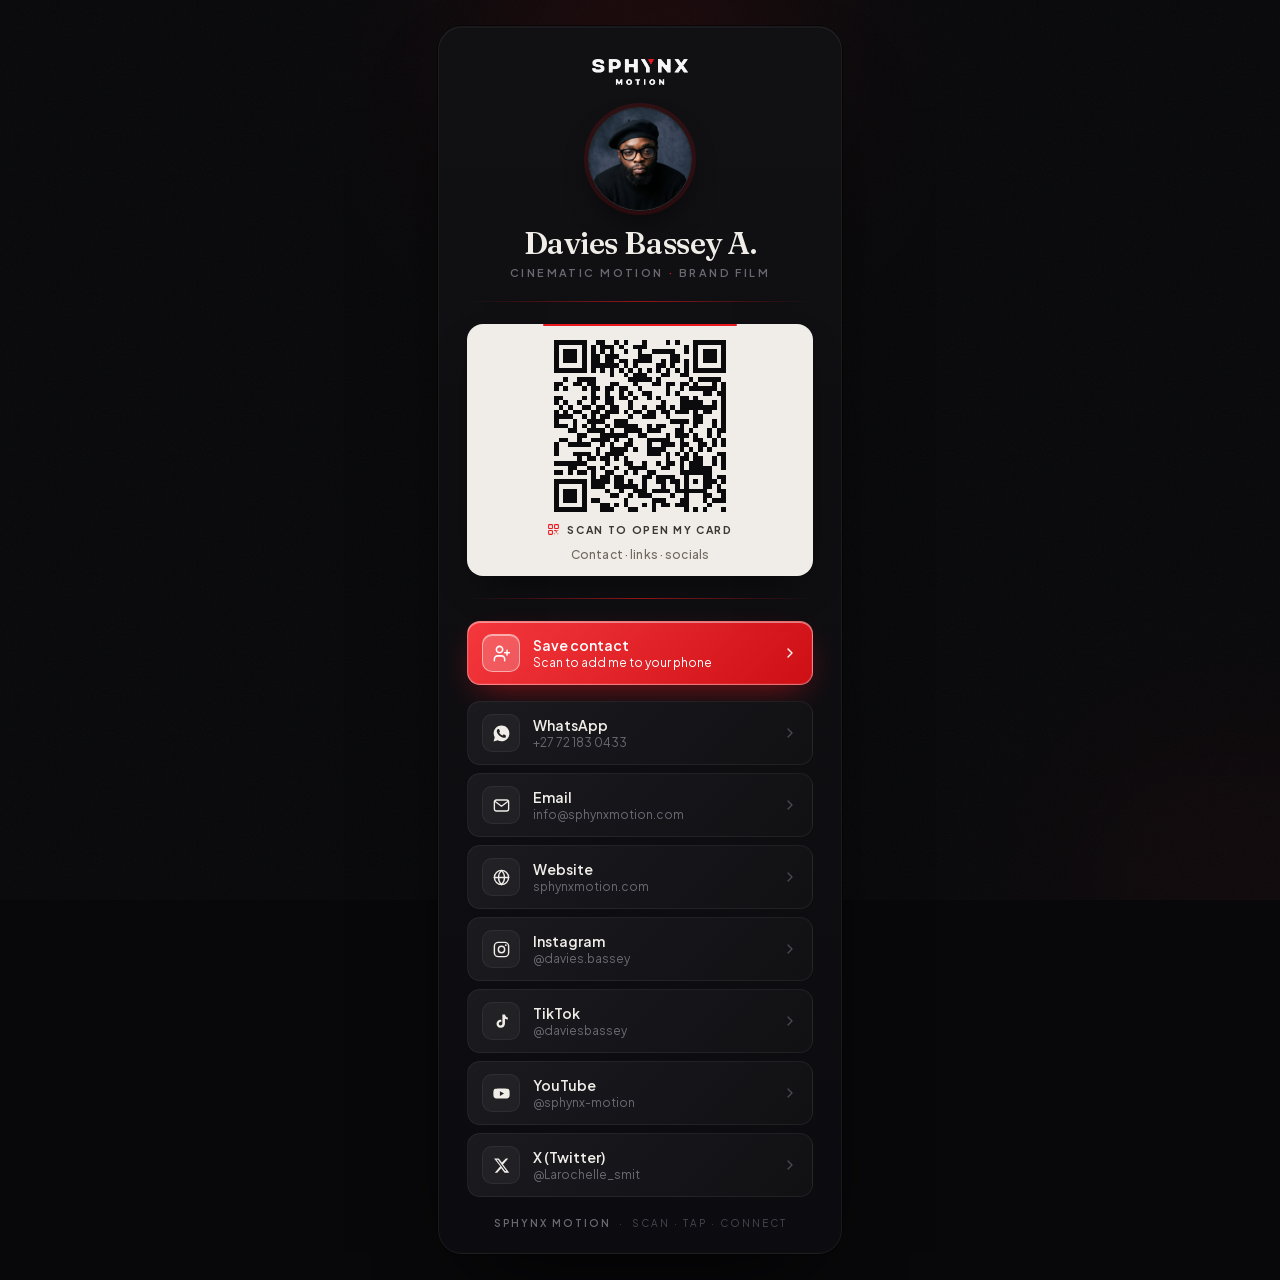
==== commit ee1a3c71: "Make hero QR open the card itself (shareable linktree) - Hero QR now encodes the live card URL, so s" ====
--- a/index.html
+++ b/index.html
@@ -1,6 +1,7 @@
 <!doctype html>
 <html lang="en">
 <head>
+<title>Sphynx Motion Card</title>
 <meta charset="utf-8">
 <meta name="viewport" content="width=device-width, initial-scale=1, viewport-fit=cover">
 <meta name="description" content="Davies Bassey A. — Sphynx Motion. Cinematic motion & brand film.">
@@ -14,7 +15,6 @@
 <link rel="apple-touch-icon" href="icons/apple-touch-icon.png">
 <link rel="icon" type="image/png" sizes="512x512" href="icons/icon-512.png">
 <style>html,body{background:#08080A}</style>
-<title>Sphynx Motion Card</title>
 <style>
 @font-face{font-family:'Fraunces';font-style:normal;font-weight:380 640;font-display:swap;src:url([data-uri]) format('woff2');unicode-range:U+0000-00FF, U+0131, U+0152-0153, U+02BB-02BC, U+02C6, U+02DA, U+02DC, U+0304, U+0308, U+0329, U+2000-206F, U+20AC, U+2122, U+2191, U+2193, U+2212, U+2215, U+FEFF, U+FFFD;}
 @font-face{font-family:'Plus Jakarta Sans';font-style:normal;font-weight:400 700;font-display:swap;src:url([data-uri]) format('woff2');unicode-range:U+0000-00FF, U+0131, U+0152-0153, U+02BB-02BC, U+02C6, U+02DA, U+02DC, U+0304, U+0308, U+0329, U+2000-206F, U+20AC, U+2122, U+2191, U+2193, U+2212, U+2215, U+FEFF, U+FFFD;}
@@ -91,7 +91,6 @@
 .link.primary:focus-visible{outline:2px solid var(--accent-2)}
 .link.primary[aria-expanded="true"] .go{transform:rotate(90deg)}
 
-/* Save-contact reveal panel */
 .savepanel{overflow:hidden;max-height:0;opacity:0;transition:max-height .42s cubic-bezier(.2,.7,.2,1),opacity .3s ease,margin-top .3s ease;margin-top:0}
 .savepanel.open{max-height:360px;opacity:1;margin-top:8px}
 .savecard{background:var(--paper);border-radius:14px;padding:16px;display:flex;flex-direction:column;align-items:center;gap:9px;position:relative}
@@ -121,9 +120,9 @@
   <div class="rule"></div>
 
   <div class="qr-wrap">
-    <a class="qr" href="https://www.sphynxmotion.com" target="_blank" rel="noopener" aria-label="Visit sphynxmotion.com"><svg xmlns="http://www.w3.org/2000/svg" viewBox="0 0 33 33" shape-rendering="crispEdges" fill="currentColor"><rect x="0" y="0" width="7" height="1"/><rect x="9" y="0" width="1" height="1"/><rect x="11" y="0" width="4" height="1"/><rect x="16" y="0" width="1" height="1"/><rect x="18" y="0" width="3" height="1"/><rect x="22" y="0" width="1" height="1"/><rect x="24" y="0" width="1" height="1"/><rect x="26" y="0" width="7" height="1"/><rect x="0" y="1" width="1" height="1"/><rect x="6" y="1" width="1" height="1"/><rect x="9" y="1" width="1" height="1"/><rect x="11" y="1" width="4" height="1"/><rect x="17" y="1" width="1" height="1"/><rect x="20" y="1" width="1" height="1"/><rect x="24" y="1" width="1" height="1"/><rect x="26" y="1" width="1" height="1"/><rect x="32" y="1" width="1" height="1"/><rect x="0" y="2" width="1" height="1"/><rect x="2" y="2" width="3" height="1"/><rect x="6" y="2" width="1" height="1"/><rect x="8" y="2" width="1" height="1"/><rect x="11" y="2" width="1" height="1"/><rect x="13" y="2" width="1" height="1"/><rect x="15" y="2" width="2" height="1"/><rect x="18" y="2" width="7" height="1"/><rect x="26" y="2" width="1" height="1"/><rect x="28" y="2" width="3" height="1"/><rect x="32" y="2" width="1" height="1"/><rect x="0" y="3" width="1" height="1"/><rect x="2" y="3" width="3" height="1"/><rect x="6" y="3" width="1" height="1"/><rect x="8" y="3" width="2" height="1"/><rect x="12" y="3" width="4" height="1"/><rect x="18" y="3" width="2" height="1"/><rect x="21" y="3" width="1" height="1"/><rect x="23" y="3" width="1" height="1"/><rect x="26" y="3" width="1" height="1"/><rect x="28" y="3" width="3" height="1"/><rect x="32" y="3" width="1" height="1"/><rect x="0" y="4" width="1" height="1"/><rect x="2" y="4" width="3" height="1"/><rect x="6" y="4" width="1" height="1"/><rect x="9" y="4" width="1" height="1"/><rect x="11" y="4" width="1" height="1"/><rect x="13" y="4" width="1" height="1"/><rect x="16" y="4" width="1" height="1"/><rect x="19" y="4" width="2" height="1"/><rect x="22" y="4" width="3" height="1"/><rect x="26" y="4" width="1" height="1"/><rect x="28" y="4" width="3" height="1"/><rect x="32" y="4" width="1" height="1"/><rect x="0" y="5" width="1" height="1"/><rect x="6" y="5" width="1" height="1"/><rect x="9" y="5" width="1" height="1"/><rect x="12" y="5" width="2" height="1"/><rect x="15" y="5" width="3" height="1"/><rect x="20" y="5" width="2" height="1"/><rect x="23" y="5" width="1" height="1"/><rect x="26" y="5" width="1" height="1"/><rect x="32" y="5" width="1" height="1"/><rect x="0" y="6" width="7" height="1"/><rect x="8" y="6" width="1" height="1"/><rect x="10" y="6" width="1" height="1"/><rect x="12" y="6" width="1" height="1"/><rect x="14" y="6" width="1" height="1"/><rect x="16" y="6" width="1" height="1"/><rect x="18" y="6" width="1" height="1"/><rect x="20" y="6" width="1" height="1"/><rect x="22" y="6" width="1" height="1"/><rect x="24" y="6" width="1" height="1"/><rect x="26" y="6" width="7" height="1"/><rect x="9" y="7" width="2" height="1"/><rect x="13" y="7" width="1" height="1"/><rect x="15" y="7" width="6" height="1"/><rect x="24" y="7" width="1" height="1"/><rect x="3" y="8" width="2" height="1"/><rect x="6" y="8" width="2" height="1"/><rect x="11" y="8" width="4" height="1"/><rect x="16" y="8" width="1" height="1"/><rect x="19" y="8" width="1" height="1"/><rect x="22" y="8" width="1" height="1"/><rect x="24" y="8" width="1" height="1"/><rect x="29" y="8" width="2" height="1"/><rect x="0" y="9" width="1" height="1"/><rect x="3" y="9" width="3" height="1"/><rect x="8" y="9" width="1" height="1"/><rect x="11" y="9" width="2" height="1"/><rect x="16" y="9" width="1" height="1"/><rect x="18" y="9" width="1" height="1"/><rect x="21" y="9" width="3" height="1"/><rect x="25" y="9" width="1" height="1"/><rect x="27" y="9" width="2" height="1"/><rect x="31" y="9" width="1" height="1"/><rect x="1" y="10" width="2" height="1"/><rect x="5" y="10" width="10" height="1"/><rect x="17" y="10" width="2" height="1"/><rect x="20" y="10" width="1" height="1"/><rect x="22" y="10" width="2" height="1"/><rect x="25" y="10" width="1" height="1"/><rect x="27" y="10" width="1" height="1"/><rect x="29" y="10" width="4" height="1"/><rect x="3" y="11" width="3" height="1"/><rect x="7" y="11" width="1" height="1"/><rect x="9" y="11" width="1" height="1"/><rect x="12" y="11" width="5" height="1"/><rect x="19" y="11" width="1" height="1"/><rect x="21" y="11" width="2" height="1"/><rect x="26" y="11" width="3" height="1"/><rect x="30" y="11" width="3" height="1"/><rect x="0" y="12" width="5" height="1"/><rect x="6" y="12" width="3" height="1"/><rect x="12" y="12" width="1" height="1"/><rect x="14" y="12" width="2" height="1"/><rect x="19" y="12" width="3" height="1"/><rect x="24" y="12" width="1" height="1"/><rect x="26" y="12" width="4" height="1"/><rect x="32" y="12" width="1" height="1"/><rect x="0" y="13" width="1" height="1"/><rect x="2" y="13" width="3" height="1"/><rect x="7" y="13" width="5" height="1"/><rect x="14" y="13" width="2" height="1"/><rect x="18" y="13" width="4" height="1"/><rect x="23" y="13" width="1" height="1"/><rect x="27" y="13" width="3" height="1"/><rect x="31" y="13" width="1" height="1"/><rect x="1" y="14" width="1" height="1"/><rect x="5" y="14" width="2" height="1"/><rect x="8" y="14" width="2" height="1"/><rect x="12" y="14" width="2" height="1"/><rect x="15" y="14" width="2" height="1"/><rect x="19" y="14" width="2" height="1"/><rect x="24" y="14" width="1" height="1"/><rect x="27" y="14" width="1" height="1"/><rect x="29" y="14" width="1" height="1"/><rect x="0" y="15" width="2" height="1"/><rect x="3" y="15" width="1" height="1"/><rect x="5" y="15" width="1" height="1"/><rect x="7" y="15" width="1" height="1"/><rect x="9" y="15" width="1" height="1"/><rect x="11" y="15" width="1" height="1"/><rect x="14" y="15" width="3" height="1"/><rect x="20" y="15" width="1" height="1"/><rect x="24" y="15" width="1" height="1"/><rect x="26" y="15" width="2" height="1"/><rect x="29" y="15" width="2" height="1"/><rect x="32" y="15" width="1" height="1"/><rect x="3" y="16" width="4" height="1"/><rect x="9" y="16" width="1" height="1"/><rect x="11" y="16" width="1" height="1"/><rect x="15" y="16" width="1" height="1"/><rect x="20" y="16" width="1" height="1"/><rect x="23" y="16" width="1" height="1"/><rect x="25" y="16" width="2" height="1"/><rect x="28" y="16" width="2" height="1"/><rect x="31" y="16" width="1" height="1"/><rect x="0" y="17" width="1" height="1"/><rect x="4" y="17" width="1" height="1"/><rect x="9" y="17" width="2" height="1"/><rect x="12" y="17" width="1" height="1"/><rect x="15" y="17" width="2" height="1"/><rect x="19" y="17" width="4" height="1"/><rect x="24" y="17" width="1" height="1"/><rect x="26" y="17" width="4" height="1"/><rect x="32" y="17" width="1" height="1"/><rect x="2" y="18" width="2" height="1"/><rect x="5" y="18" width="3" height="1"/><rect x="10" y="18" width="2" height="1"/><rect x="14" y="18" width="1" height="1"/><rect x="16" y="18" width="2" height="1"/><rect x="21" y="18" width="3" height="1"/><rect x="25" y="18" width="2" height="1"/><rect x="29" y="18" width="2" height="1"/><rect x="32" y="18" width="1" height="1"/><rect x="2" y="19" width="4" height="1"/><rect x="7" y="19" width="1" height="1"/><rect x="11" y="19" width="5" height="1"/><rect x="17" y="19" width="1" height="1"/><rect x="19" y="19" width="2" height="1"/><rect x="22" y="19" width="3" height="1"/><rect x="26" y="19" width="5" height="1"/><rect x="0" y="20" width="5" height="1"/><rect x="6" y="20" width="1" height="1"/><rect x="8" y="20" width="1" height="1"/><rect x="11" y="20" width="1" height="1"/><rect x="13" y="20" width="2" height="1"/><rect x="20" y="20" width="1" height="1"/><rect x="24" y="20" width="2" height="1"/><rect x="27" y="20" width="1" height="1"/><rect x="29" y="20" width="1" height="1"/><rect x="31" y="20" width="1" height="1"/><rect x="0" y="21" width="1" height="1"/><rect x="3" y="21" width="1" height="1"/><rect x="5" y="21" width="1" height="1"/><rect x="8" y="21" width="1" height="1"/><rect x="11" y="21" width="2" height="1"/><rect x="14" y="21" width="4" height="1"/><rect x="19" y="21" width="1" height="1"/><rect x="21" y="21" width="2" height="1"/><rect x="25" y="21" width="2" height="1"/><rect x="28" y="21" width="4" height="1"/><rect x="0" y="22" width="1" height="1"/><rect x="5" y="22" width="2" height="1"/><rect x="8" y="22" width="1" height="1"/><rect x="12" y="22" width="1" height="1"/><rect x="15" y="22" width="1" height="1"/><rect x="18" y="22" width="1" height="1"/><rect x="20" y="22" width="1" height="1"/><rect x="22" y="22" width="1" height="1"/><rect x="24" y="22" width="1" height="1"/><rect x="26" y="22" width="1" height="1"/><rect x="28" y="22" width="1" height="1"/><rect x="31" y="22" width="2" height="1"/><rect x="0" y="23" width="1" height="1"/><rect x="4" y="23" width="2" height="1"/><rect x="9" y="23" width="1" height="1"/><rect x="12" y="23" width="2" height="1"/><rect x="16" y="23" width="2" height="1"/><rect x="20" y="23" width="1" height="1"/><rect x="22" y="23" width="1" height="1"/><rect x="27" y="23" width="2" height="1"/><rect x="30" y="23" width="1" height="1"/><rect x="32" y="23" width="1" height="1"/><rect x="0" y="24" width="7" height="1"/><rect x="8" y="24" width="3" height="1"/><rect x="12" y="24" width="1" height="1"/><rect x="17" y="24" width="2" height="1"/><rect x="20" y="24" width="1" height="1"/><rect x="24" y="24" width="5" height="1"/><rect x="8" y="25" width="1" height="1"/><rect x="14" y="25" width="3" height="1"/><rect x="24" y="25" width="1" height="1"/><rect x="28" y="25" width="2" height="1"/><rect x="0" y="26" width="7" height="1"/><rect x="8" y="26" width="2" height="1"/><rect x="11" y="26" width="3" height="1"/><rect x="19" y="26" width="1" height="1"/><rect x="21" y="26" width="4" height="1"/><rect x="26" y="26" width="1" height="1"/><rect x="28" y="26" width="3" height="1"/><rect x="0" y="27" width="1" height="1"/><rect x="6" y="27" width="1" height="1"/><rect x="11" y="27" width="3" height="1"/><rect x="15" y="27" width="4" height="1"/><rect x="23" y="27" width="2" height="1"/><rect x="28" y="27" width="4" height="1"/><rect x="0" y="28" width="1" height="1"/><rect x="2" y="28" width="3" height="1"/><rect x="6" y="28" width="1" height="1"/><rect x="8" y="28" width="2" height="1"/><rect x="11" y="28" width="1" height="1"/><rect x="14" y="28" width="2" height="1"/><rect x="17" y="28" width="1" height="1"/><rect x="19" y="28" width="3" height="1"/><rect x="23" y="28" width="7" height="1"/><rect x="31" y="28" width="1" height="1"/><rect x="0" y="29" width="1" height="1"/><rect x="2" y="29" width="3" height="1"/><rect x="6" y="29" width="1" height="1"/><rect x="8" y="29" width="1" height="1"/><rect x="10" y="29" width="2" height="1"/><rect x="13" y="29" width="3" height="1"/><rect x="17" y="29" width="1" height="1"/><rect x="20" y="29" width="2" height="1"/><rect x="24" y="29" width="2" height="1"/><rect x="27" y="29" width="1" height="1"/><rect x="31" y="29" width="1" height="1"/><rect x="0" y="30" width="1" height="1"/><rect x="2" y="30" width="3" height="1"/><rect x="6" y="30" width="1" height="1"/><rect x="9" y="30" width="1" height="1"/><rect x="11" y="30" width="1" height="1"/><rect x="13" y="30" width="5" height="1"/><rect x="19" y="30" width="1" height="1"/><rect x="22" y="30" width="2" height="1"/><rect x="28" y="30" width="1" height="1"/><rect x="30" y="30" width="3" height="1"/><rect x="0" y="31" width="1" height="1"/><rect x="6" y="31" width="1" height="1"/><rect x="9" y="31" width="4" height="1"/><rect x="15" y="31" width="1" height="1"/><rect x="18" y="31" width="1" height="1"/><rect x="22" y="31" width="2" height="1"/><rect x="25" y="31" width="2" height="1"/><rect x="30" y="31" width="3" height="1"/><rect x="0" y="32" width="7" height="1"/><rect x="9" y="32" width="1" height="1"/><rect x="12" y="32" width="1" height="1"/><rect x="14" y="32" width="3" height="1"/><rect x="18" y="32" width="2" height="1"/><rect x="23" y="32" width="2" height="1"/><rect x="26" y="32" width="1" height="1"/><rect x="28" y="32" width="1" height="1"/><rect x="30" y="32" width="1" height="1"/></svg></a>
-    <div class="qr-cap"><svg viewBox="0 0 24 24" fill="none" stroke="currentColor" stroke-width="1.9" stroke-linecap="round" stroke-linejoin="round"><rect x="3" y="3" width="7" height="7" rx="1"/><rect x="14" y="3" width="7" height="7" rx="1"/><rect x="3" y="14" width="7" height="7" rx="1"/><path d="M14 14h3v3M20 14v.01M14 20v.01M20 20v.01M17 17h.01"/></svg> Scan to visit</div>
-    <div class="qr-url">sphynxmotion.com</div>
+    <div class="qr"><svg xmlns="http://www.w3.org/2000/svg" viewBox="0 0 37 37" shape-rendering="crispEdges" fill="currentColor"><rect x="0" y="0" width="7" height="1"/><rect x="9" y="0" width="2" height="1"/><rect x="13" y="0" width="1" height="1"/><rect x="15" y="0" width="1" height="1"/><rect x="19" y="0" width="1" height="1"/><rect x="24" y="0" width="1" height="1"/><rect x="26" y="0" width="1" height="1"/><rect x="30" y="0" width="7" height="1"/><rect x="0" y="1" width="1" height="1"/><rect x="6" y="1" width="1" height="1"/><rect x="8" y="1" width="1" height="1"/><rect x="10" y="1" width="3" height="1"/><rect x="14" y="1" width="1" height="1"/><rect x="17" y="1" width="3" height="1"/><rect x="28" y="1" width="1" height="1"/><rect x="30" y="1" width="1" height="1"/><rect x="36" y="1" width="1" height="1"/><rect x="0" y="2" width="1" height="1"/><rect x="2" y="2" width="3" height="1"/><rect x="6" y="2" width="1" height="1"/><rect x="8" y="2" width="1" height="1"/><rect x="10" y="2" width="1" height="1"/><rect x="12" y="2" width="1" height="1"/><rect x="15" y="2" width="1" height="1"/><rect x="18" y="2" width="1" height="1"/><rect x="21" y="2" width="5" height="1"/><rect x="28" y="2" width="1" height="1"/><rect x="30" y="2" width="1" height="1"/><rect x="32" y="2" width="3" height="1"/><rect x="36" y="2" width="1" height="1"/><rect x="0" y="3" width="1" height="1"/><rect x="2" y="3" width="3" height="1"/><rect x="6" y="3" width="1" height="1"/><rect x="8" y="3" width="2" height="1"/><rect x="11" y="3" width="3" height="1"/><rect x="18" y="3" width="3" height="1"/><rect x="25" y="3" width="2" height="1"/><rect x="30" y="3" width="1" height="1"/><rect x="32" y="3" width="3" height="1"/><rect x="36" y="3" width="1" height="1"/><rect x="0" y="4" width="1" height="1"/><rect x="2" y="4" width="3" height="1"/><rect x="6" y="4" width="1" height="1"/><rect x="8" y="4" width="2" height="1"/><rect x="11" y="4" width="2" height="1"/><rect x="14" y="4" width="2" height="1"/><rect x="17" y="4" width="4" height="1"/><rect x="23" y="4" width="1" height="1"/><rect x="25" y="4" width="2" height="1"/><rect x="28" y="4" width="1" height="1"/><rect x="30" y="4" width="1" height="1"/><rect x="32" y="4" width="3" height="1"/><rect x="36" y="4" width="1" height="1"/><rect x="0" y="5" width="1" height="1"/><rect x="6" y="5" width="1" height="1"/><rect x="8" y="5" width="6" height="1"/><rect x="15" y="5" width="1" height="1"/><rect x="17" y="5" width="1" height="1"/><rect x="22" y="5" width="2" height="1"/><rect x="25" y="5" width="1" height="1"/><rect x="28" y="5" width="1" height="1"/><rect x="30" y="5" width="1" height="1"/><rect x="36" y="5" width="1" height="1"/><rect x="0" y="6" width="7" height="1"/><rect x="8" y="6" width="1" height="1"/><rect x="10" y="6" width="1" height="1"/><rect x="12" y="6" width="1" height="1"/><rect x="14" y="6" width="1" height="1"/><rect x="16" y="6" width="1" height="1"/><rect x="18" y="6" width="1" height="1"/><rect x="20" y="6" width="1" height="1"/><rect x="22" y="6" width="1" height="1"/><rect x="24" y="6" width="1" height="1"/><rect x="26" y="6" width="1" height="1"/><rect x="28" y="6" width="1" height="1"/><rect x="30" y="6" width="7" height="1"/><rect x="12" y="7" width="1" height="1"/><rect x="15" y="7" width="1" height="1"/><rect x="17" y="7" width="3" height="1"/><rect x="23" y="7" width="2" height="1"/><rect x="27" y="7" width="2" height="1"/><rect x="2" y="8" width="1" height="1"/><rect x="5" y="8" width="4" height="1"/><rect x="16" y="8" width="5" height="1"/><rect x="22" y="8" width="1" height="1"/><rect x="29" y="8" width="1" height="1"/><rect x="31" y="8" width="5" height="1"/><rect x="0" y="9" width="2" height="1"/><rect x="4" y="9" width="2" height="1"/><rect x="7" y="9" width="2" height="1"/><rect x="12" y="9" width="2" height="1"/><rect x="17" y="9" width="1" height="1"/><rect x="21" y="9" width="2" height="1"/><rect x="24" y="9" width="2" height="1"/><rect x="27" y="9" width="2" height="1"/><rect x="30" y="9" width="1" height="1"/><rect x="34" y="9" width="1" height="1"/><rect x="36" y="9" width="1" height="1"/><rect x="0" y="10" width="1" height="1"/><rect x="2" y="10" width="1" height="1"/><rect x="6" y="10" width="1" height="1"/><rect x="8" y="10" width="2" height="1"/><rect x="11" y="10" width="2" height="1"/><rect x="14" y="10" width="2" height="1"/><rect x="18" y="10" width="1" height="1"/><rect x="24" y="10" width="1" height="1"/><rect x="27" y="10" width="1" height="1"/><rect x="29" y="10" width="6" height="1"/><rect x="36" y="10" width="1" height="1"/><rect x="8" y="11" width="1" height="1"/><rect x="11" y="11" width="1" height="1"/><rect x="14" y="11" width="1" height="1"/><rect x="16" y="11" width="1" height="1"/><rect x="19" y="11" width="2" height="1"/><rect x="24" y="11" width="1" height="1"/><rect x="26" y="11" width="1" height="1"/><rect x="32" y="11" width="2" height="1"/><rect x="35" y="11" width="2" height="1"/><rect x="0" y="12" width="2" height="1"/><rect x="6" y="12" width="1" height="1"/><rect x="8" y="12" width="2" height="1"/><rect x="11" y="12" width="2" height="1"/><rect x="14" y="12" width="2" height="1"/><rect x="17" y="12" width="1" height="1"/><rect x="20" y="12" width="1" height="1"/><rect x="22" y="12" width="1" height="1"/><rect x="27" y="12" width="2" height="1"/><rect x="30" y="12" width="1" height="1"/><rect x="36" y="12" width="1" height="1"/><rect x="0" y="13" width="1" height="1"/><rect x="2" y="13" width="1" height="1"/><rect x="5" y="13" width="1" height="1"/><rect x="8" y="13" width="1" height="1"/><rect x="11" y="13" width="2" height="1"/><rect x="16" y="13" width="1" height="1"/><rect x="23" y="13" width="1" height="1"/><rect x="27" y="13" width="5" height="1"/><rect x="34" y="13" width="1" height="1"/><rect x="36" y="13" width="1" height="1"/><rect x="1" y="14" width="1" height="1"/><rect x="3" y="14" width="1" height="1"/><rect x="6" y="14" width="2" height="1"/><rect x="9" y="14" width="2" height="1"/><rect x="12" y="14" width="2" height="1"/><rect x="16" y="14" width="1" height="1"/><rect x="19" y="14" width="1" height="1"/><rect x="22" y="14" width="2" height="1"/><rect x="25" y="14" width="1" height="1"/><rect x="27" y="14" width="8" height="1"/><rect x="36" y="14" width="1" height="1"/><rect x="0" y="15" width="1" height="1"/><rect x="2" y="15" width="1" height="1"/><rect x="4" y="15" width="2" height="1"/><rect x="8" y="15" width="2" height="1"/><rect x="11" y="15" width="3" height="1"/><rect x="15" y="15" width="1" height="1"/><rect x="17" y="15" width="2" height="1"/><rect x="20" y="15" width="2" height="1"/><rect x="23" y="15" width="2" height="1"/><rect x="26" y="15" width="3" height="1"/><rect x="30" y="15" width="1" height="1"/><rect x="32" y="15" width="2" height="1"/><rect x="36" y="15" width="1" height="1"/><rect x="0" y="16" width="4" height="1"/><rect x="6" y="16" width="1" height="1"/><rect x="8" y="16" width="1" height="1"/><rect x="10" y="16" width="2" height="1"/><rect x="16" y="16" width="1" height="1"/><rect x="19" y="16" width="3" height="1"/><rect x="24" y="16" width="1" height="1"/><rect x="30" y="16" width="2" height="1"/><rect x="36" y="16" width="1" height="1"/><rect x="0" y="17" width="1" height="1"/><rect x="4" y="17" width="1" height="1"/><rect x="7" y="17" width="4" height="1"/><rect x="13" y="17" width="3" height="1"/><rect x="25" y="17" width="4" height="1"/><rect x="30" y="17" width="2" height="1"/><rect x="34" y="17" width="1" height="1"/><rect x="36" y="17" width="1" height="1"/><rect x="0" y="18" width="3" height="1"/><rect x="4" y="18" width="1" height="1"/><rect x="6" y="18" width="1" height="1"/><rect x="8" y="18" width="1" height="1"/><rect x="11" y="18" width="1" height="1"/><rect x="13" y="18" width="5" height="1"/><rect x="20" y="18" width="1" height="1"/><rect x="22" y="18" width="2" height="1"/><rect x="27" y="18" width="1" height="1"/><rect x="30" y="18" width="1" height="1"/><rect x="34" y="18" width="1" height="1"/><rect x="36" y="18" width="1" height="1"/><rect x="3" y="19" width="2" height="1"/><rect x="7" y="19" width="4" height="1"/><rect x="12" y="19" width="1" height="1"/><rect x="15" y="19" width="4" height="1"/><rect x="20" y="19" width="3" height="1"/><rect x="26" y="19" width="2" height="1"/><rect x="29" y="19" width="1" height="1"/><rect x="33" y="19" width="1" height="1"/><rect x="35" y="19" width="2" height="1"/><rect x="5" y="20" width="2" height="1"/><rect x="10" y="20" width="6" height="1"/><rect x="18" y="20" width="2" height="1"/><rect x="24" y="20" width="1" height="1"/><rect x="26" y="20" width="3" height="1"/><rect x="30" y="20" width="1" height="1"/><rect x="33" y="20" width="1" height="1"/><rect x="35" y="20" width="1" height="1"/><rect x="1" y="21" width="2" height="1"/><rect x="5" y="21" width="1" height="1"/><rect x="8" y="21" width="4" height="1"/><rect x="13" y="21" width="1" height="1"/><rect x="16" y="21" width="1" height="1"/><rect x="20" y="21" width="5" height="1"/><rect x="27" y="21" width="1" height="1"/><rect x="30" y="21" width="2" height="1"/><rect x="34" y="21" width="1" height="1"/><rect x="36" y="21" width="1" height="1"/><rect x="0" y="22" width="1" height="1"/><rect x="3" y="22" width="5" height="1"/><rect x="10" y="22" width="1" height="1"/><rect x="12" y="22" width="1" height="1"/><rect x="15" y="22" width="2" height="1"/><rect x="20" y="22" width="1" height="1"/><rect x="23" y="22" width="3" height="1"/><rect x="27" y="22" width="2" height="1"/><rect x="31" y="22" width="2" height="1"/><rect x="34" y="22" width="1" height="1"/><rect x="36" y="22" width="1" height="1"/><rect x="0" y="23" width="1" height="1"/><rect x="9" y="23" width="1" height="1"/><rect x="12" y="23" width="4" height="1"/><rect x="17" y="23" width="1" height="1"/><rect x="20" y="23" width="4" height="1"/><rect x="27" y="23" width="1" height="1"/><rect x="29" y="23" width="1" height="1"/><rect x="31" y="23" width="1" height="1"/><rect x="33" y="23" width="1" height="1"/><rect x="0" y="24" width="1" height="1"/><rect x="4" y="24" width="4" height="1"/><rect x="9" y="24" width="1" height="1"/><rect x="11" y="24" width="4" height="1"/><rect x="20" y="24" width="3" height="1"/><rect x="24" y="24" width="1" height="1"/><rect x="26" y="24" width="1" height="1"/><rect x="28" y="24" width="1" height="1"/><rect x="30" y="24" width="1" height="1"/><rect x="35" y="24" width="2" height="1"/><rect x="5" y="25" width="1" height="1"/><rect x="7" y="25" width="2" height="1"/><rect x="10" y="25" width="2" height="1"/><rect x="13" y="25" width="1" height="1"/><rect x="15" y="25" width="1" height="1"/><rect x="24" y="25" width="1" height="1"/><rect x="27" y="25" width="2" height="1"/><rect x="30" y="25" width="2" height="1"/><rect x="34" y="25" width="1" height="1"/><rect x="36" y="25" width="1" height="1"/><rect x="0" y="26" width="7" height="1"/><rect x="11" y="26" width="1" height="1"/><rect x="15" y="26" width="2" height="1"/><rect x="19" y="26" width="1" height="1"/><rect x="22" y="26" width="1" height="1"/><rect x="24" y="26" width="2" height="1"/><rect x="27" y="26" width="1" height="1"/><rect x="29" y="26" width="3" height="1"/><rect x="34" y="26" width="1" height="1"/><rect x="36" y="26" width="1" height="1"/><rect x="3" y="27" width="2" height="1"/><rect x="7" y="27" width="2" height="1"/><rect x="10" y="27" width="1" height="1"/><rect x="13" y="27" width="1" height="1"/><rect x="16" y="27" width="4" height="1"/><rect x="23" y="27" width="2" height="1"/><rect x="27" y="27" width="1" height="1"/><rect x="29" y="27" width="5" height="1"/><rect x="36" y="27" width="1" height="1"/><rect x="0" y="28" width="2" height="1"/><rect x="3" y="28" width="1" height="1"/><rect x="5" y="28" width="2" height="1"/><rect x="8" y="28" width="1" height="1"/><rect x="11" y="28" width="2" height="1"/><rect x="15" y="28" width="1" height="1"/><rect x="17" y="28" width="1" height="1"/><rect x="20" y="28" width="2" height="1"/><rect x="27" y="28" width="7" height="1"/><rect x="8" y="29" width="1" height="1"/><rect x="10" y="29" width="2" height="1"/><rect x="13" y="29" width="2" height="1"/><rect x="19" y="29" width="2" height="1"/><rect x="22" y="29" width="4" height="1"/><rect x="28" y="29" width="1" height="1"/><rect x="32" y="29" width="2" height="1"/><rect x="35" y="29" width="2" height="1"/><rect x="0" y="30" width="7" height="1"/><rect x="8" y="30" width="4" height="1"/><rect x="13" y="30" width="2" height="1"/><rect x="16" y="30" width="1" height="1"/><rect x="19" y="30" width="1" height="1"/><rect x="22" y="30" width="2" height="1"/><rect x="25" y="30" width="2" height="1"/><rect x="28" y="30" width="1" height="1"/><rect x="30" y="30" width="1" height="1"/><rect x="32" y="30" width="3" height="1"/><rect x="36" y="30" width="1" height="1"/><rect x="0" y="31" width="1" height="1"/><rect x="6" y="31" width="1" height="1"/><rect x="8" y="31" width="3" height="1"/><rect x="13" y="31" width="5" height="1"/><rect x="19" y="31" width="1" height="1"/><rect x="23" y="31" width="1" height="1"/><rect x="26" y="31" width="1" height="1"/><rect x="28" y="31" width="1" height="1"/><rect x="32" y="31" width="2" height="1"/><rect x="35" y="31" width="1" height="1"/><rect x="0" y="32" width="1" height="1"/><rect x="2" y="32" width="3" height="1"/><rect x="6" y="32" width="1" height="1"/><rect x="11" y="32" width="1" height="1"/><rect x="14" y="32" width="1" height="1"/><rect x="17" y="32" width="3" height="1"/><rect x="21" y="32" width="4" height="1"/><rect x="26" y="32" width="7" height="1"/><rect x="35" y="32" width="2" height="1"/><rect x="0" y="33" width="1" height="1"/><rect x="2" y="33" width="3" height="1"/><rect x="6" y="33" width="1" height="1"/><rect x="12" y="33" width="2" height="1"/><rect x="16" y="33" width="1" height="1"/><rect x="18" y="33" width="3" height="1"/><rect x="25" y="33" width="1" height="1"/><rect x="28" y="33" width="1" height="1"/><rect x="32" y="33" width="2" height="1"/><rect x="36" y="33" width="1" height="1"/><rect x="0" y="34" width="1" height="1"/><rect x="2" y="34" width="3" height="1"/><rect x="6" y="34" width="1" height="1"/><rect x="8" y="34" width="2" height="1"/><rect x="15" y="34" width="1" height="1"/><rect x="21" y="34" width="3" height="1"/><rect x="27" y="34" width="2" height="1"/><rect x="32" y="34" width="1" height="1"/><rect x="34" y="34" width="3" height="1"/><rect x="0" y="35" width="1" height="1"/><rect x="6" y="35" width="1" height="1"/><rect x="10" y="35" width="2" height="1"/><rect x="13" y="35" width="1" height="1"/><rect x="15" y="35" width="1" height="1"/><rect x="19" y="35" width="1" height="1"/><rect x="21" y="35" width="1" height="1"/><rect x="23" y="35" width="2" height="1"/><rect x="26" y="35" width="3" height="1"/><rect x="33" y="35" width="1" height="1"/><rect x="0" y="36" width="7" height="1"/><rect x="10" y="36" width="3" height="1"/><rect x="16" y="36" width="2" height="1"/><rect x="21" y="36" width="1" height="1"/><rect x="28" y="36" width="1" height="1"/><rect x="30" y="36" width="1" height="1"/><rect x="32" y="36" width="1" height="1"/><rect x="36" y="36" width="1" height="1"/></svg></div>
+    <div class="qr-cap"><svg viewBox="0 0 24 24" fill="none" stroke="currentColor" stroke-width="1.9" stroke-linecap="round" stroke-linejoin="round"><rect x="3" y="3" width="7" height="7" rx="1"/><rect x="14" y="3" width="7" height="7" rx="1"/><rect x="3" y="14" width="7" height="7" rx="1"/><path d="M14 14h3v3M20 14v.01M14 20v.01M20 20v.01M17 17h.01"/></svg> Scan to open my card</div>
+    <div class="qr-url">Contact &middot; links &middot; socials</div>
   </div>
 
   <div class="rule"></div>
@@ -152,6 +151,12 @@
     <a class="link" href="mailto:info@sphynxmotion.com">
       <span class="ic" aria-hidden="true"><svg viewBox="0 0 24 24" fill="none" stroke="currentColor" stroke-width="1.7" stroke-linecap="round" stroke-linejoin="round"><rect x="3" y="5" width="18" height="14" rx="2.5"/><path d="M4 7l8 6 8-6"/></svg></span>
       <span class="lt"><span class="k">Email</span><span class="v">info@sphynxmotion.com</span></span>
+      <span class="go" aria-hidden="true"><svg viewBox="0 0 24 24" fill="none" stroke="currentColor" stroke-width="2" stroke-linecap="round" stroke-linejoin="round"><path d="M9 6l6 6-6 6"/></svg></span>
+    </a>
+
+    <a class="link" href="https://www.sphynxmotion.com" target="_blank" rel="noopener">
+      <span class="ic" aria-hidden="true"><svg viewBox="0 0 24 24" fill="none" stroke="currentColor" stroke-width="1.7" stroke-linecap="round" stroke-linejoin="round"><circle cx="12" cy="12" r="9"/><path d="M3 12h18M12 3c2.5 2.5 3.8 5.7 3.8 9s-1.3 6.5-3.8 9c-2.5-2.5-3.8-5.7-3.8-9S9.5 5.5 12 3z"/></svg></span>
+      <span class="lt"><span class="k">Website</span><span class="v">sphynxmotion.com</span></span>
       <span class="go" aria-hidden="true"><svg viewBox="0 0 24 24" fill="none" stroke="currentColor" stroke-width="2" stroke-linecap="round" stroke-linejoin="round"><path d="M9 6l6 6-6 6"/></svg></span>
     </a>
 
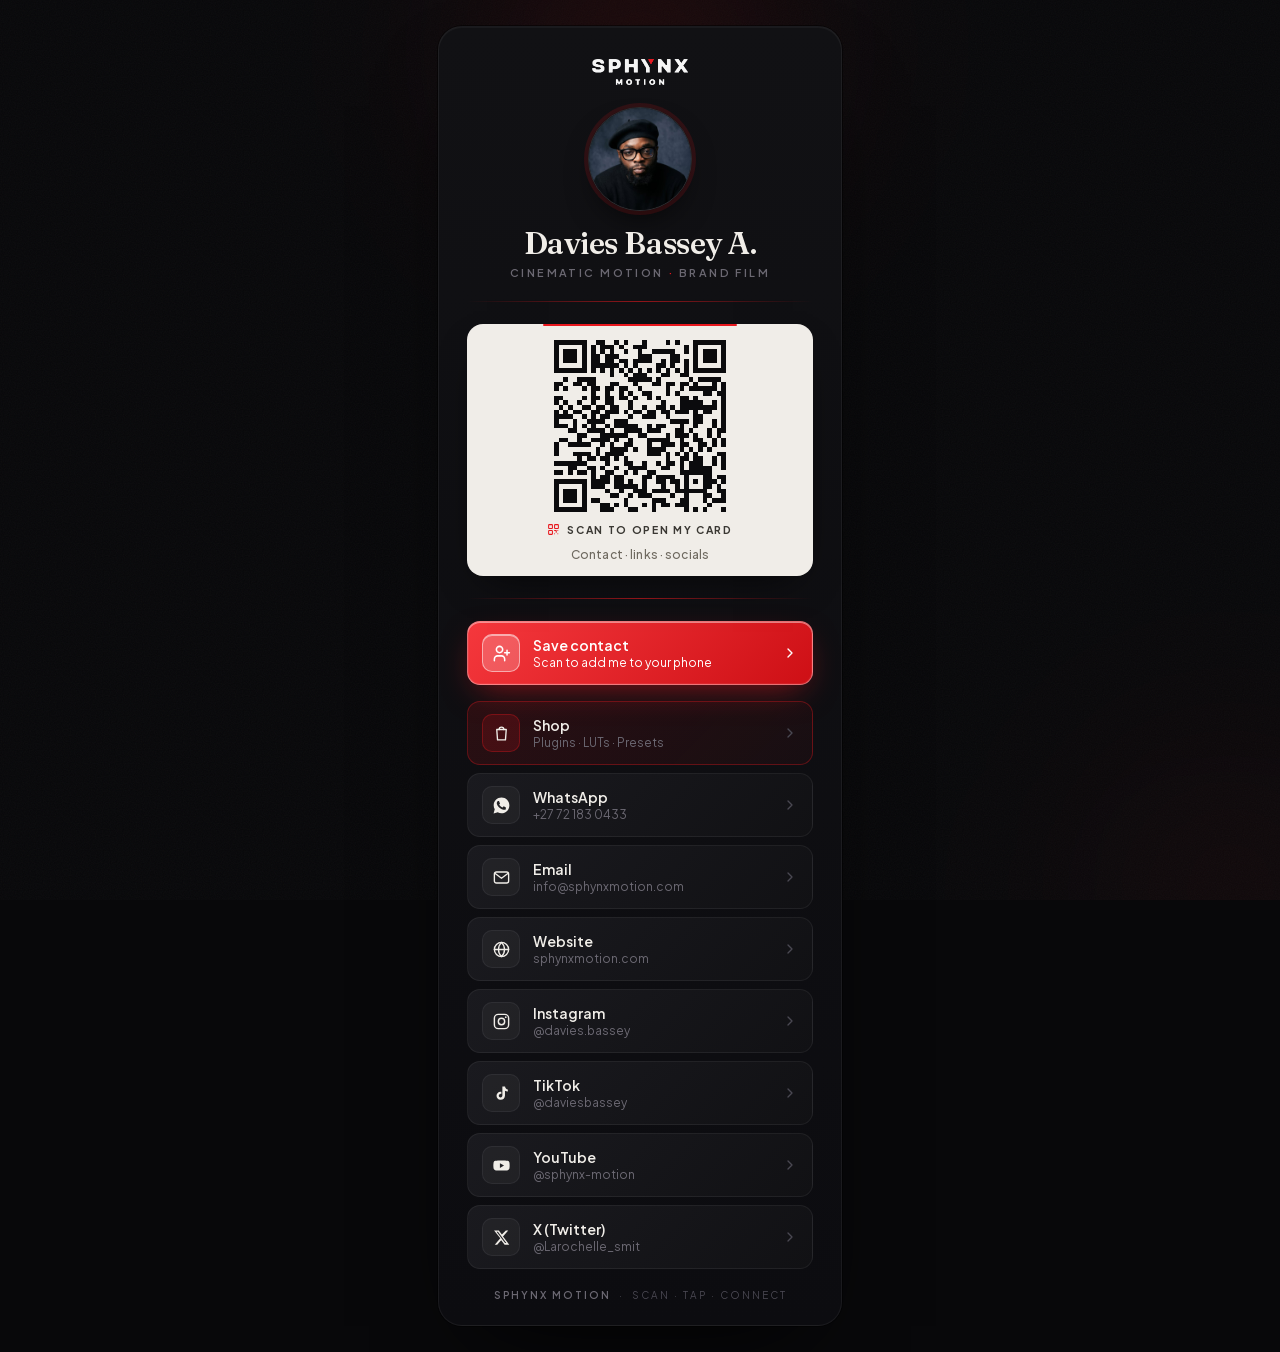
==== commit 454cfce4: "Add Shop row linking to Gumroad store - Featured "Shop" row (Plugins · LUTs · Presets) -> sphynxmoti" ====
--- a/index.html
+++ b/index.html
@@ -77,6 +77,9 @@
 .go{margin-left:auto;color:var(--muted-2);flex:none;transition:color .22s,transform .28s ease}
 .go svg{width:16px;height:16px;display:block}
 
+.link.feature{background:linear-gradient(135deg,rgba(232,24,30,.13),rgba(232,24,30,.045));border-color:rgba(232,24,30,.34)}
+.link.feature .ic{color:var(--accent2);background:rgba(232,24,30,.15);border-color:rgba(232,24,30,.32)}
+
 .link:hover,.link:active,.link.primary{
   background:linear-gradient(135deg,rgba(255,58,63,.96),rgba(214,16,22,.96));
   border-color:rgba(255,255,255,.38);
@@ -142,6 +145,12 @@
       </div>
     </div>
 
+    <a class="link feature" href="https://sphynxmotion.gumroad.com" target="_blank" rel="noopener">
+      <span class="ic" aria-hidden="true"><svg viewBox="0 0 24 24" fill="none" stroke="currentColor" stroke-width="1.7" stroke-linecap="round" stroke-linejoin="round"><path d="M6 7h12l-1 13H7L6 7z"/><path d="M9 7a3 3 0 0 1 6 0"/></svg></span>
+      <span class="lt"><span class="k">Shop</span><span class="v">Plugins &middot; LUTs &middot; Presets</span></span>
+      <span class="go" aria-hidden="true"><svg viewBox="0 0 24 24" fill="none" stroke="currentColor" stroke-width="2" stroke-linecap="round" stroke-linejoin="round"><path d="M9 6l6 6-6 6"/></svg></span>
+    </a>
+
     <a class="link" href="https://wa.me/27721830433" target="_blank" rel="noopener">
       <span class="ic" aria-hidden="true"><svg viewBox="0 0 24 24" fill="currentColor"><path d="M12.04 2C6.58 2 2.13 6.45 2.13 11.91c0 1.75.46 3.45 1.32 4.95L2 22l5.25-1.38c1.45.79 3.08 1.21 4.79 1.21 5.46 0 9.91-4.45 9.91-9.91C21.95 6.45 17.5 2 12.04 2zm5.8 14.02c-.24.68-1.2 1.26-1.97 1.42-.53.11-1.22.2-3.56-.76-2.99-1.24-4.91-4.27-5.06-4.47-.15-.2-1.21-1.61-1.21-3.07 0-1.46.77-2.18 1.04-2.48.27-.3.59-.37.79-.37.2 0 .39.01.56.02.18 0 .42-.07.66.5.24.58.83 2.01.9 2.16.07.15.12.32.02.52-.09.2-.14.32-.28.5-.14.17-.29.38-.42.51-.14.14-.28.29-.12.57.16.27.72 1.19 1.55 1.93 1.06.95 1.96 1.24 2.24 1.38.27.14.43.12.59-.07.16-.2.68-.79.86-1.06.18-.27.36-.22.61-.13.24.09 1.55.73 1.82.86.27.14.45.2.51.31.06.11.06.64-.18 1.32z"/></svg></span>
       <span class="lt"><span class="k">WhatsApp</span><span class="v">+27 72 183 0433</span></span>
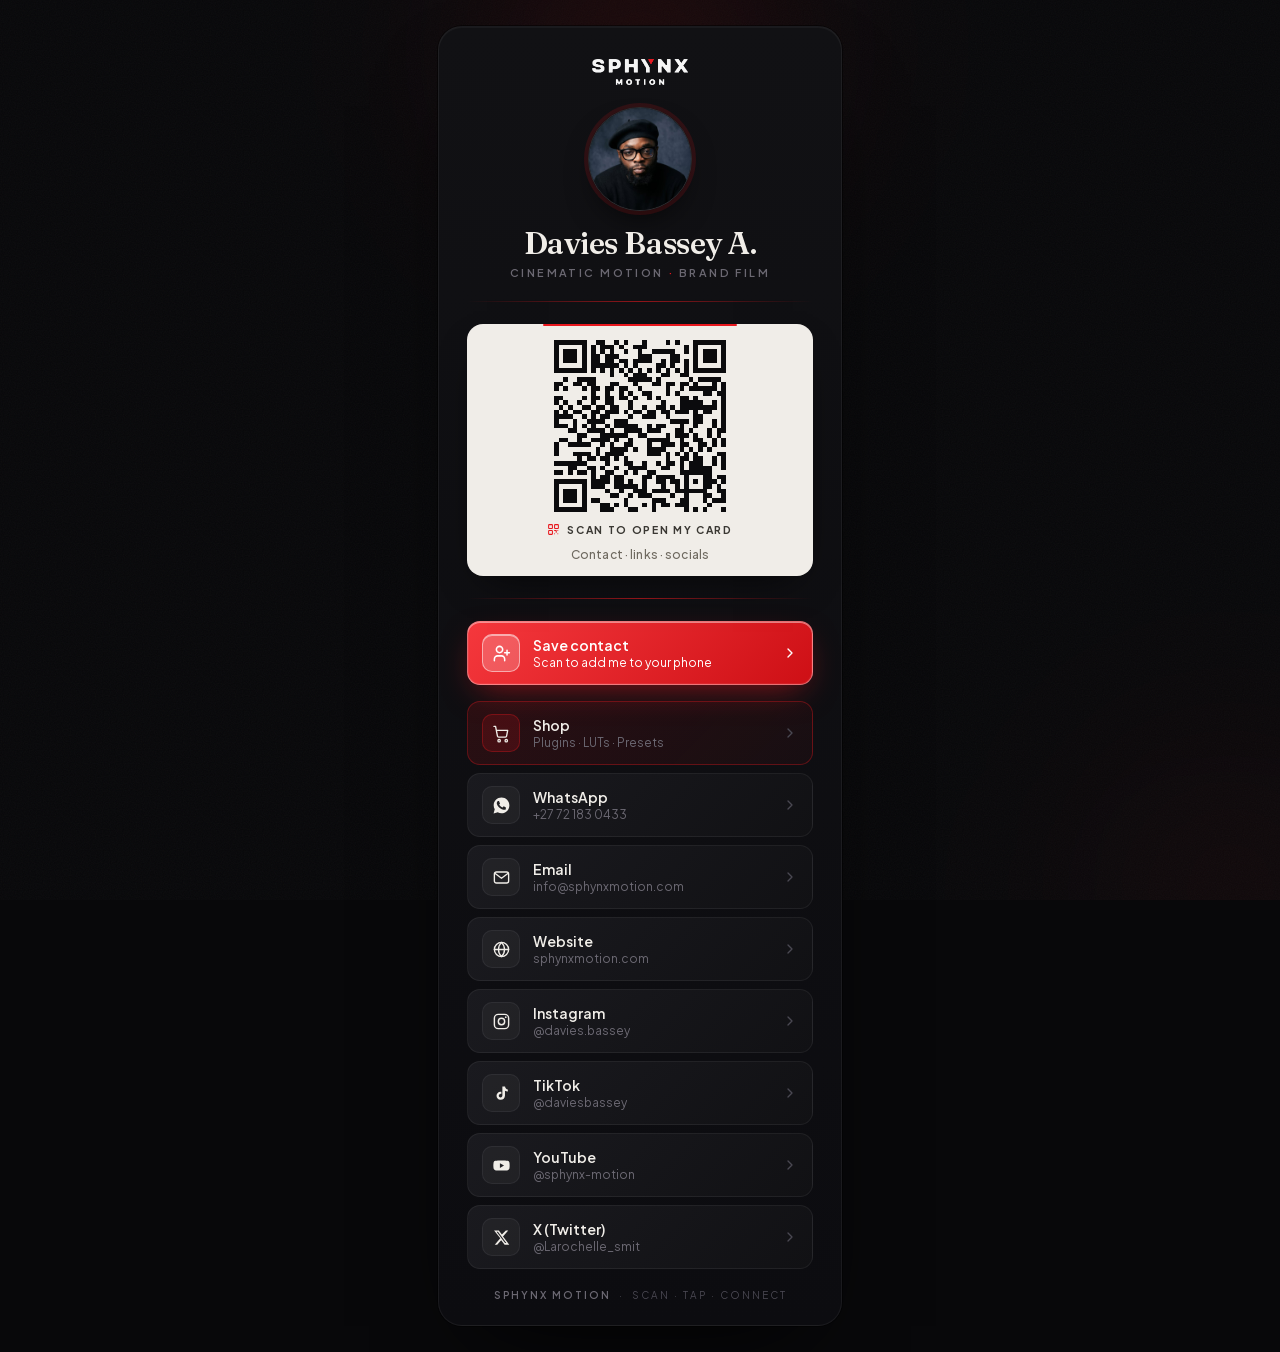
==== commit 9b7687b4: "Use shopping-cart icon for Shop row Swap the bag glyph for a shopping cart, clearer store affordance" ====
--- a/index.html
+++ b/index.html
@@ -146,7 +146,7 @@
     </div>
 
     <a class="link feature" href="https://sphynxmotion.gumroad.com" target="_blank" rel="noopener">
-      <span class="ic" aria-hidden="true"><svg viewBox="0 0 24 24" fill="none" stroke="currentColor" stroke-width="1.7" stroke-linecap="round" stroke-linejoin="round"><path d="M6 7h12l-1 13H7L6 7z"/><path d="M9 7a3 3 0 0 1 6 0"/></svg></span>
+      <span class="ic" aria-hidden="true"><svg viewBox="0 0 24 24" fill="none" stroke="currentColor" stroke-width="1.7" stroke-linecap="round" stroke-linejoin="round"><circle cx="9" cy="21" r="1.5"/><circle cx="18" cy="21" r="1.5"/><path d="M2.5 3h2l2.4 12.4a1.5 1.5 0 0 0 1.5 1.2h8.5a1.5 1.5 0 0 0 1.5-1.2l1.4-7.4H6"/></svg></span>
       <span class="lt"><span class="k">Shop</span><span class="v">Plugins &middot; LUTs &middot; Presets</span></span>
       <span class="go" aria-hidden="true"><svg viewBox="0 0 24 24" fill="none" stroke="currentColor" stroke-width="2" stroke-linecap="round" stroke-linejoin="round"><path d="M9 6l6 6-6 6"/></svg></span>
     </a>
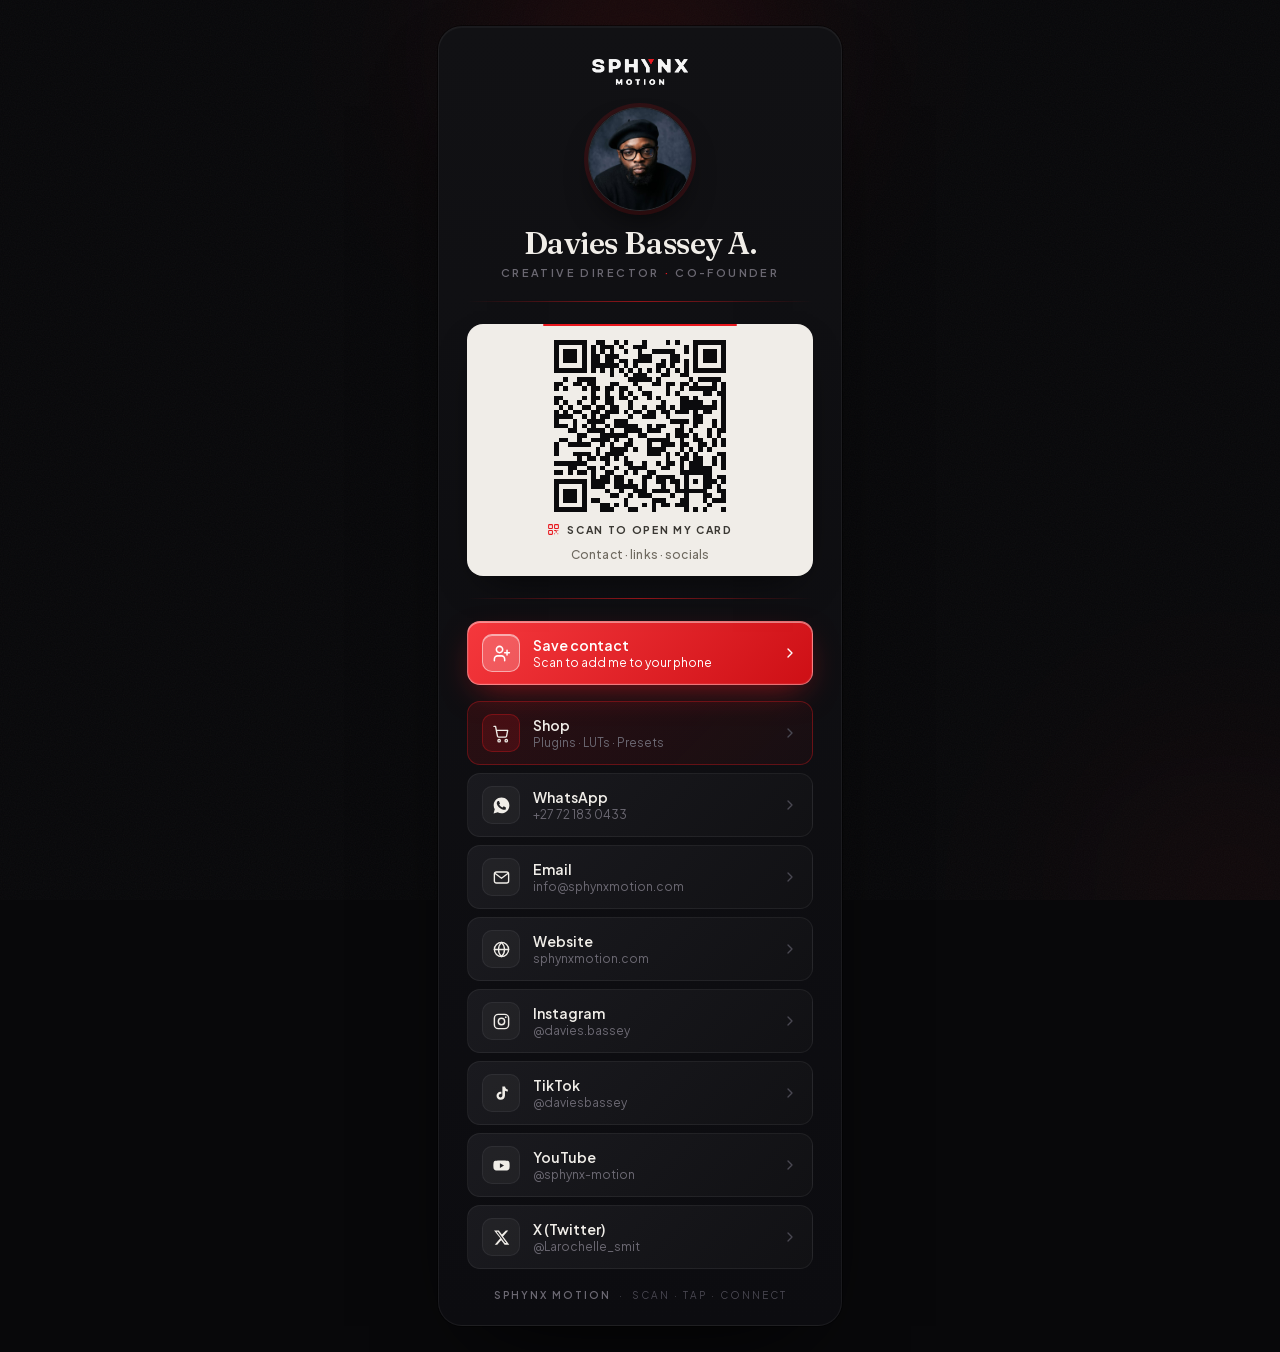
==== commit d79c0ca4: "Set title to Creative Director / Co-Founder Replace the placeholder tagline across all three places:" ====
--- a/index.html
+++ b/index.html
@@ -15,6 +15,7 @@
 <link rel="apple-touch-icon" href="icons/apple-touch-icon.png">
 <link rel="icon" type="image/png" sizes="512x512" href="icons/icon-512.png">
 <style>html,body{background:#08080A}</style>
+<script>if('serviceWorker' in navigator){addEventListener('load',function(){navigator.serviceWorker.register('sw.js').then(function(r){r.update();}).catch(function(){});});}</script>
 <style>
 @font-face{font-family:'Fraunces';font-style:normal;font-weight:380 640;font-display:swap;src:url([data-uri]) format('woff2');unicode-range:U+0000-00FF, U+0131, U+0152-0153, U+02BB-02BC, U+02C6, U+02DA, U+02DC, U+0304, U+0308, U+0329, U+2000-206F, U+20AC, U+2122, U+2191, U+2193, U+2212, U+2215, U+FEFF, U+FFFD;}
 @font-face{font-family:'Plus Jakarta Sans';font-style:normal;font-weight:400 700;font-display:swap;src:url([data-uri]) format('woff2');unicode-range:U+0000-00FF, U+0131, U+0152-0153, U+02BB-02BC, U+02C6, U+02DA, U+02DC, U+0304, U+0308, U+0329, U+2000-206F, U+20AC, U+2122, U+2191, U+2193, U+2212, U+2215, U+FEFF, U+FFFD;}
@@ -117,7 +118,7 @@
   <div class="hero">
     <img class="avatar" alt="Davies Bassey A." src="[data-uri]">
     <h1 class="name">Davies Bassey A.</h1>
-    <p class="role">Cinematic Motion <span class="dot">&middot;</span> Brand Film</p>
+    <p class="role">Creative Director <span class="dot">&middot;</span> Co-Founder</p>
   </div>
 
   <div class="rule"></div>
@@ -139,7 +140,7 @@
 
     <div class="savepanel" id="savePanel">
       <div class="savecard">
-        <div class="qr" style="color:var(--paper-ink)"><svg xmlns="http://www.w3.org/2000/svg" viewBox="0 0 57 57" shape-rendering="crispEdges" fill="currentColor"><rect x="0" y="0" width="7" height="1"/><rect x="9" y="0" width="1" height="1"/><rect x="12" y="0" width="1" height="1"/><rect x="14" y="0" width="2" height="1"/><rect x="17" y="0" width="2" height="1"/><rect x="22" y="0" width="5" height="1"/><rect x="28" y="0" width="4" height="1"/><rect x="34" y="0" width="2" height="1"/><rect x="37" y="0" width="2" height="1"/><rect x="41" y="0" width="2" height="1"/><rect x="45" y="0" width="3" height="1"/><rect x="50" y="0" width="7" height="1"/><rect x="0" y="1" width="1" height="1"/><rect x="6" y="1" width="1" height="1"/><rect x="9" y="1" width="2" height="1"/><rect x="12" y="1" width="1" height="1"/><rect x="17" y="1" width="1" height="1"/><rect x="19" y="1" width="2" height="1"/><rect x="24" y="1" width="1" height="1"/><rect x="27" y="1" width="2" height="1"/><rect x="30" y="1" width="1" height="1"/><rect x="35" y="1" width="1" height="1"/><rect x="37" y="1" width="1" height="1"/><rect x="39" y="1" width="1" height="1"/><rect x="41" y="1" width="2" height="1"/><rect x="47" y="1" width="1" height="1"/><rect x="50" y="1" width="1" height="1"/><rect x="56" y="1" width="1" height="1"/><rect x="0" y="2" width="1" height="1"/><rect x="2" y="2" width="3" height="1"/><rect x="6" y="2" width="1" height="1"/><rect x="10" y="2" width="1" height="1"/><rect x="12" y="2" width="1" height="1"/><rect x="14" y="2" width="2" height="1"/><rect x="18" y="2" width="1" height="1"/><rect x="20" y="2" width="1" height="1"/><rect x="24" y="2" width="2" height="1"/><rect x="28" y="2" width="2" height="1"/><rect x="31" y="2" width="1" height="1"/><rect x="33" y="2" width="2" height="1"/><rect x="36" y="2" width="3" height="1"/><rect x="41" y="2" width="1" height="1"/><rect x="46" y="2" width="2" height="1"/><rect x="50" y="2" width="1" height="1"/><rect x="52" y="2" width="3" height="1"/><rect x="56" y="2" width="1" height="1"/><rect x="0" y="3" width="1" height="1"/><rect x="2" y="3" width="3" height="1"/><rect x="6" y="3" width="1" height="1"/><rect x="9" y="3" width="1" height="1"/><rect x="12" y="3" width="1" height="1"/><rect x="14" y="3" width="1" height="1"/><rect x="23" y="3" width="3" height="1"/><rect x="29" y="3" width="1" height="1"/><rect x="31" y="3" width="1" height="1"/><rect x="37" y="3" width="2" height="1"/><rect x="41" y="3" width="2" height="1"/><rect x="47" y="3" width="1" height="1"/><rect x="50" y="3" width="1" height="1"/><rect x="52" y="3" width="3" height="1"/><rect x="56" y="3" width="1" height="1"/><rect x="0" y="4" width="1" height="1"/><rect x="2" y="4" width="3" height="1"/><rect x="6" y="4" width="1" height="1"/><rect x="9" y="4" width="2" height="1"/><rect x="12" y="4" width="1" height="1"/><rect x="14" y="4" width="2" height="1"/><rect x="18" y="4" width="1" height="1"/><rect x="20" y="4" width="11" height="1"/><rect x="32" y="4" width="2" height="1"/><rect x="35" y="4" width="1" height="1"/><rect x="37" y="4" width="2" height="1"/><rect x="40" y="4" width="1" height="1"/><rect x="42" y="4" width="2" height="1"/><rect x="45" y="4" width="1" height="1"/><rect x="47" y="4" width="1" height="1"/><rect x="50" y="4" width="1" height="1"/><rect x="52" y="4" width="3" height="1"/><rect x="56" y="4" width="1" height="1"/><rect x="0" y="5" width="1" height="1"/><rect x="6" y="5" width="1" height="1"/><rect x="8" y="5" width="1" height="1"/><rect x="10" y="5" width="3" height="1"/><rect x="14" y="5" width="3" height="1"/><rect x="18" y="5" width="1" height="1"/><rect x="20" y="5" width="2" height="1"/><rect x="23" y="5" width="2" height="1"/><rect x="26" y="5" width="1" height="1"/><rect x="30" y="5" width="3" height="1"/><rect x="35" y="5" width="2" height="1"/><rect x="40" y="5" width="1" height="1"/><rect x="42" y="5" width="1" height="1"/><rect x="44" y="5" width="3" height="1"/><rect x="50" y="5" width="1" height="1"/><rect x="56" y="5" width="1" height="1"/><rect x="0" y="6" width="7" height="1"/><rect x="8" y="6" width="1" height="1"/><rect x="10" y="6" width="1" height="1"/><rect x="12" y="6" width="1" height="1"/><rect x="14" y="6" width="1" height="1"/><rect x="16" y="6" width="1" height="1"/><rect x="18" y="6" width="1" height="1"/><rect x="20" y="6" width="1" height="1"/><rect x="22" y="6" width="1" height="1"/><rect x="24" y="6" width="1" height="1"/><rect x="26" y="6" width="1" height="1"/><rect x="28" y="6" width="1" height="1"/><rect x="30" y="6" width="1" height="1"/><rect x="32" y="6" width="1" height="1"/><rect x="34" y="6" width="1" height="1"/><rect x="36" y="6" width="1" height="1"/><rect x="38" y="6" width="1" height="1"/><rect x="40" y="6" width="1" height="1"/><rect x="42" y="6" width="1" height="1"/><rect x="44" y="6" width="1" height="1"/><rect x="46" y="6" width="1" height="1"/><rect x="48" y="6" width="1" height="1"/><rect x="50" y="6" width="7" height="1"/><rect x="9" y="7" width="1" height="1"/><rect x="15" y="7" width="1" height="1"/><rect x="17" y="7" width="1" height="1"/><rect x="20" y="7" width="1" height="1"/><rect x="22" y="7" width="1" height="1"/><rect x="24" y="7" width="1" height="1"/><rect x="26" y="7" width="1" height="1"/><rect x="30" y="7" width="3" height="1"/><rect x="35" y="7" width="1" height="1"/><rect x="42" y="7" width="1" height="1"/><rect x="45" y="7" width="2" height="1"/><rect x="48" y="7" width="1" height="1"/><rect x="0" y="8" width="1" height="1"/><rect x="3" y="8" width="1" height="1"/><rect x="5" y="8" width="2" height="1"/><rect x="8" y="8" width="1" height="1"/><rect x="11" y="8" width="2" height="1"/><rect x="14" y="8" width="1" height="1"/><rect x="17" y="8" width="3" height="1"/><rect x="22" y="8" width="1" height="1"/><rect x="25" y="8" width="7" height="1"/><rect x="33" y="8" width="4" height="1"/><rect x="40" y="8" width="1" height="1"/><rect x="45" y="8" width="3" height="1"/><rect x="49" y="8" width="1" height="1"/><rect x="51" y="8" width="1" height="1"/><rect x="0" y="9" width="5" height="1"/><rect x="7" y="9" width="2" height="1"/><rect x="13" y="9" width="1" height="1"/><rect x="15" y="9" width="2" height="1"/><rect x="18" y="9" width="2" height="1"/><rect x="26" y="9" width="1" height="1"/><rect x="28" y="9" width="1" height="1"/><rect x="31" y="9" width="1" height="1"/><rect x="33" y="9" width="1" height="1"/><rect x="39" y="9" width="2" height="1"/><rect x="51" y="9" width="6" height="1"/><rect x="1" y="10" width="3" height="1"/><rect x="5" y="10" width="3" height="1"/><rect x="9" y="10" width="6" height="1"/><rect x="16" y="10" width="2" height="1"/><rect x="19" y="10" width="6" height="1"/><rect x="28" y="10" width="2" height="1"/><rect x="32" y="10" width="1" height="1"/><rect x="35" y="10" width="1" height="1"/><rect x="37" y="10" width="2" height="1"/><rect x="41" y="10" width="1" height="1"/><rect x="45" y="10" width="1" height="1"/><rect x="48" y="10" width="2" height="1"/><rect x="51" y="10" width="1" height="1"/><rect x="55" y="10" width="2" height="1"/><rect x="0" y="11" width="2" height="1"/><rect x="3" y="11" width="3" height="1"/><rect x="8" y="11" width="1" height="1"/><rect x="10" y="11" width="3" height="1"/><rect x="15" y="11" width="1" height="1"/><rect x="17" y="11" width="1" height="1"/><rect x="19" y="11" width="1" height="1"/><rect x="21" y="11" width="3" height="1"/><rect x="25" y="11" width="2" height="1"/><rect x="31" y="11" width="4" height="1"/><rect x="37" y="11" width="7" height="1"/><rect x="53" y="11" width="1" height="1"/><rect x="56" y="11" width="1" height="1"/><rect x="0" y="12" width="1" height="1"/><rect x="2" y="12" width="2" height="1"/><rect x="6" y="12" width="3" height="1"/><rect x="10" y="12" width="2" height="1"/><rect x="13" y="12" width="3" height="1"/><rect x="17" y="12" width="5" height="1"/><rect x="24" y="12" width="1" height="1"/><rect x="28" y="12" width="5" height="1"/><rect x="36" y="12" width="3" height="1"/><rect x="40" y="12" width="5" height="1"/><rect x="47" y="12" width="1" height="1"/><rect x="49" y="12" width="6" height="1"/><rect x="56" y="12" width="1" height="1"/><rect x="0" y="13" width="1" height="1"/><rect x="3" y="13" width="1" height="1"/><rect x="5" y="13" width="1" height="1"/><rect x="7" y="13" width="3" height="1"/><rect x="15" y="13" width="2" height="1"/><rect x="19" y="13" width="4" height="1"/><rect x="24" y="13" width="3" height="1"/><rect x="28" y="13" width="1" height="1"/><rect x="31" y="13" width="1" height="1"/><rect x="34" y="13" width="2" height="1"/><rect x="40" y="13" width="2" height="1"/><rect x="43" y="13" width="1" height="1"/><rect x="46" y="13" width="2" height="1"/><rect x="49" y="13" width="1" height="1"/><rect x="53" y="13" width="2" height="1"/><rect x="0" y="14" width="2" height="1"/><rect x="6" y="14" width="1" height="1"/><rect x="9" y="14" width="1" height="1"/><rect x="11" y="14" width="1" height="1"/><rect x="14" y="14" width="2" height="1"/><rect x="17" y="14" width="3" height="1"/><rect x="21" y="14" width="3" height="1"/><rect x="26" y="14" width="1" height="1"/><rect x="28" y="14" width="5" height="1"/><rect x="34" y="14" width="1" height="1"/><rect x="36" y="14" width="3" height="1"/><rect x="41" y="14" width="4" height="1"/><rect x="48" y="14" width="1" height="1"/><rect x="50" y="14" width="1" height="1"/><rect x="55" y="14" width="1" height="1"/><rect x="10" y="15" width="1" height="1"/><rect x="12" y="15" width="2" height="1"/><rect x="15" y="15" width="1" height="1"/><rect x="17" y="15" width="1" height="1"/><rect x="19" y="15" width="2" height="1"/><rect x="24" y="15" width="1" height="1"/><rect x="26" y="15" width="3" height="1"/><rect x="31" y="15" width="3" height="1"/><rect x="37" y="15" width="1" height="1"/><rect x="39" y="15" width="1" height="1"/><rect x="44" y="15" width="1" height="1"/><rect x="46" y="15" width="1" height="1"/><rect x="50" y="15" width="2" height="1"/><rect x="53" y="15" width="1" height="1"/><rect x="55" y="15" width="2" height="1"/><rect x="1" y="16" width="1" height="1"/><rect x="5" y="16" width="5" height="1"/><rect x="16" y="16" width="1" height="1"/><rect x="19" y="16" width="1" height="1"/><rect x="25" y="16" width="2" height="1"/><rect x="30" y="16" width="1" height="1"/><rect x="32" y="16" width="1" height="1"/><rect x="34" y="16" width="3" height="1"/><rect x="39" y="16" width="1" height="1"/><rect x="41" y="16" width="5" height="1"/><rect x="47" y="16" width="1" height="1"/><rect x="49" y="16" width="1" height="1"/><rect x="51" y="16" width="1" height="1"/><rect x="53" y="16" width="1" height="1"/><rect x="56" y="16" width="1" height="1"/><rect x="1" y="17" width="4" height="1"/><rect x="7" y="17" width="1" height="1"/><rect x="11" y="17" width="1" height="1"/><rect x="13" y="17" width="4" height="1"/><rect x="20" y="17" width="1" height="1"/><rect x="26" y="17" width="4" height="1"/><rect x="31" y="17" width="2" height="1"/><rect x="36" y="17" width="1" height="1"/><rect x="38" y="17" width="1" height="1"/><rect x="40" y="17" width="2" height="1"/><rect x="43" y="17" width="2" height="1"/><rect x="47" y="17" width="1" height="1"/><rect x="49" y="17" width="4" height="1"/><rect x="54" y="17" width="2" height="1"/><rect x="2" y="18" width="1" height="1"/><rect x="5" y="18" width="2" height="1"/><rect x="8" y="18" width="1" height="1"/><rect x="10" y="18" width="1" height="1"/><rect x="12" y="18" width="1" height="1"/><rect x="14" y="18" width="2" height="1"/><rect x="17" y="18" width="7" height="1"/><rect x="26" y="18" width="1" height="1"/><rect x="29" y="18" width="1" height="1"/><rect x="32" y="18" width="1" height="1"/><rect x="34" y="18" width="1" height="1"/><rect x="39" y="18" width="1" height="1"/><rect x="41" y="18" width="3" height="1"/><rect x="46" y="18" width="4" height="1"/><rect x="51" y="18" width="2" height="1"/><rect x="54" y="18" width="3" height="1"/><rect x="1" y="19" width="1" height="1"/><rect x="4" y="19" width="2" height="1"/><rect x="8" y="19" width="3" height="1"/><rect x="12" y="19" width="2" height="1"/><rect x="16" y="19" width="2" height="1"/><rect x="19" y="19" width="2" height="1"/><rect x="22" y="19" width="1" height="1"/><rect x="25" y="19" width="1" height="1"/><rect x="28" y="19" width="1" height="1"/><rect x="30" y="19" width="5" height="1"/><rect x="36" y="19" width="2" height="1"/><rect x="41" y="19" width="1" height="1"/><rect x="45" y="19" width="1" height="1"/><rect x="47" y="19" width="1" height="1"/><rect x="49" y="19" width="4" height="1"/><rect x="6" y="20" width="2" height="1"/><rect x="9" y="20" width="2" height="1"/><rect x="13" y="20" width="5" height="1"/><rect x="22" y="20" width="1" height="1"/><rect x="24" y="20" width="1" height="1"/><rect x="26" y="20" width="4" height="1"/><rect x="31" y="20" width="1" height="1"/><rect x="33" y="20" width="1" height="1"/><rect x="35" y="20" width="2" height="1"/><rect x="38" y="20" width="1" height="1"/><rect x="40" y="20" width="1" height="1"/><rect x="42" y="20" width="2" height="1"/><rect x="46" y="20" width="3" height="1"/><rect x="50" y="20" width="3" height="1"/><rect x="0" y="21" width="2" height="1"/><rect x="3" y="21" width="1" height="1"/><rect x="7" y="21" width="5" height="1"/><rect x="13" y="21" width="2" height="1"/><rect x="16" y="21" width="5" height="1"/><rect x="22" y="21" width="1" height="1"/><rect x="26" y="21" width="1" height="1"/><rect x="28" y="21" width="1" height="1"/><rect x="30" y="21" width="1" height="1"/><rect x="33" y="21" width="1" height="1"/><rect x="35" y="21" width="1" height="1"/><rect x="39" y="21" width="1" height="1"/><rect x="43" y="21" width="1" height="1"/><rect x="49" y="21" width="1" height="1"/><rect x="53" y="21" width="1" height="1"/><rect x="55" y="21" width="1" height="1"/><rect x="0" y="22" width="2" height="1"/><rect x="3" y="22" width="1" height="1"/><rect x="5" y="22" width="3" height="1"/><rect x="9" y="22" width="3" height="1"/><rect x="13" y="22" width="2" height="1"/><rect x="17" y="22" width="2" height="1"/><rect x="20" y="22" width="1" height="1"/><rect x="23" y="22" width="2" height="1"/><rect x="26" y="22" width="1" height="1"/><rect x="28" y="22" width="1" height="1"/><rect x="30" y="22" width="3" height="1"/><rect x="35" y="22" width="5" height="1"/><rect x="41" y="22" width="1" height="1"/><rect x="43" y="22" width="5" height="1"/><rect x="52" y="22" width="1" height="1"/><rect x="56" y="22" width="1" height="1"/><rect x="0" y="23" width="1" height="1"/><rect x="3" y="23" width="2" height="1"/><rect x="7" y="23" width="4" height="1"/><rect x="15" y="23" width="1" height="1"/><rect x="17" y="23" width="1" height="1"/><rect x="19" y="23" width="1" height="1"/><rect x="23" y="23" width="2" height="1"/><rect x="26" y="23" width="3" height="1"/><rect x="31" y="23" width="3" height="1"/><rect x="37" y="23" width="1" height="1"/><rect x="39" y="23" width="2" height="1"/><rect x="42" y="23" width="1" height="1"/><rect x="44" y="23" width="1" height="1"/><rect x="46" y="23" width="1" height="1"/><rect x="50" y="23" width="4" height="1"/><rect x="55" y="23" width="1" height="1"/><rect x="0" y="24" width="10" height="1"/><rect x="14" y="24" width="3" height="1"/><rect x="18" y="24" width="1" height="1"/><rect x="28" y="24" width="2" height="1"/><rect x="31" y="24" width="1" height="1"/><rect x="35" y="24" width="2" height="1"/><rect x="40" y="24" width="2" height="1"/><rect x="43" y="24" width="2" height="1"/><rect x="50" y="24" width="3" height="1"/><rect x="54" y="24" width="1" height="1"/><rect x="56" y="24" width="1" height="1"/><rect x="0" y="25" width="1" height="1"/><rect x="3" y="25" width="1" height="1"/><rect x="5" y="25" width="1" height="1"/><rect x="8" y="25" width="3" height="1"/><rect x="12" y="25" width="1" height="1"/><rect x="14" y="25" width="1" height="1"/><rect x="17" y="25" width="2" height="1"/><rect x="20" y="25" width="3" height="1"/><rect x="26" y="25" width="3" height="1"/><rect x="32" y="25" width="1" height="1"/><rect x="34" y="25" width="3" height="1"/><rect x="39" y="25" width="1" height="1"/><rect x="41" y="25" width="1" height="1"/><rect x="44" y="25" width="3" height="1"/><rect x="49" y="25" width="1" height="1"/><rect x="51" y="25" width="2" height="1"/><rect x="54" y="25" width="1" height="1"/><rect x="0" y="26" width="9" height="1"/><rect x="11" y="26" width="2" height="1"/><rect x="14" y="26" width="1" height="1"/><rect x="16" y="26" width="1" height="1"/><rect x="19" y="26" width="2" height="1"/><rect x="24" y="26" width="1" height="1"/><rect x="26" y="26" width="7" height="1"/><rect x="34" y="26" width="2" height="1"/><rect x="37" y="26" width="3" height="1"/><rect x="44" y="26" width="1" height="1"/><rect x="48" y="26" width="6" height="1"/><rect x="4" y="27" width="1" height="1"/><rect x="8" y="27" width="1" height="1"/><rect x="14" y="27" width="2" height="1"/><rect x="19" y="27" width="2" height="1"/><rect x="22" y="27" width="3" height="1"/><rect x="26" y="27" width="1" height="1"/><rect x="30" y="27" width="1" height="1"/><rect x="32" y="27" width="4" height="1"/><rect x="37" y="27" width="1" height="1"/><rect x="40" y="27" width="1" height="1"/><rect x="43" y="27" width="3" height="1"/><rect x="47" y="27" width="2" height="1"/><rect x="52" y="27" width="2" height="1"/><rect x="0" y="28" width="1" height="1"/><rect x="3" y="28" width="2" height="1"/><rect x="6" y="28" width="1" height="1"/><rect x="8" y="28" width="1" height="1"/><rect x="11" y="28" width="3" height="1"/><rect x="15" y="28" width="2" height="1"/><rect x="20" y="28" width="2" height="1"/><rect x="25" y="28" width="2" height="1"/><rect x="28" y="28" width="1" height="1"/><rect x="30" y="28" width="1" height="1"/><rect x="32" y="28" width="1" height="1"/><rect x="34" y="28" width="1" height="1"/><rect x="36" y="28" width="1" height="1"/><rect x="38" y="28" width="1" height="1"/><rect x="42" y="28" width="1" height="1"/><rect x="44" y="28" width="1" height="1"/><rect x="46" y="28" width="1" height="1"/><rect x="48" y="28" width="1" height="1"/><rect x="50" y="28" width="1" height="1"/><rect x="52" y="28" width="1" height="1"/><rect x="54" y="28" width="1" height="1"/><rect x="0" y="29" width="1" height="1"/><rect x="2" y="29" width="3" height="1"/><rect x="8" y="29" width="3" height="1"/><rect x="12" y="29" width="7" height="1"/><rect x="20" y="29" width="2" height="1"/><rect x="23" y="29" width="1" height="1"/><rect x="26" y="29" width="1" height="1"/><rect x="30" y="29" width="4" height="1"/><rect x="37" y="29" width="2" height="1"/><rect x="40" y="29" width="2" height="1"/><rect x="47" y="29" width="2" height="1"/><rect x="52" y="29" width="2" height="1"/><rect x="55" y="29" width="2" height="1"/><rect x="0" y="30" width="1" height="1"/><rect x="3" y="30" width="6" height="1"/><rect x="14" y="30" width="7" height="1"/><rect x="23" y="30" width="2" height="1"/><rect x="26" y="30" width="5" height="1"/><rect x="34" y="30" width="1" height="1"/><rect x="36" y="30" width="1" height="1"/><rect x="39" y="30" width="2" height="1"/><rect x="43" y="30" width="1" height="1"/><rect x="46" y="30" width="7" height="1"/><rect x="54" y="30" width="3" height="1"/><rect x="0" y="31" width="1" height="1"/><rect x="2" y="31" width="4" height="1"/><rect x="7" y="31" width="3" height="1"/><rect x="11" y="31" width="1" height="1"/><rect x="14" y="31" width="1" height="1"/><rect x="19" y="31" width="1" height="1"/><rect x="23" y="31" width="5" height="1"/><rect x="29" y="31" width="2" height="1"/><rect x="35" y="31" width="1" height="1"/><rect x="38" y="31" width="1" height="1"/><rect x="41" y="31" width="2" height="1"/><rect x="44" y="31" width="2" height="1"/><rect x="48" y="31" width="2" height="1"/><rect x="51" y="31" width="1" height="1"/><rect x="55" y="31" width="2" height="1"/><rect x="1" y="32" width="2" height="1"/><rect x="4" y="32" width="1" height="1"/><rect x="6" y="32" width="1" height="1"/><rect x="10" y="32" width="1" height="1"/><rect x="13" y="32" width="1" height="1"/><rect x="19" y="32" width="2" height="1"/><rect x="24" y="32" width="4" height="1"/><rect x="29" y="32" width="1" height="1"/><rect x="31" y="32" width="1" height="1"/><rect x="36" y="32" width="1" height="1"/><rect x="39" y="32" width="3" height="1"/><rect x="43" y="32" width="1" height="1"/><rect x="45" y="32" width="3" height="1"/><rect x="49" y="32" width="2" height="1"/><rect x="53" y="32" width="2" height="1"/><rect x="56" y="32" width="1" height="1"/><rect x="1" y="33" width="1" height="1"/><rect x="3" y="33" width="1" height="1"/><rect x="5" y="33" width="1" height="1"/><rect x="9" y="33" width="1" height="1"/><rect x="12" y="33" width="1" height="1"/><rect x="19" y="33" width="5" height="1"/><rect x="25" y="33" width="3" height="1"/><rect x="33" y="33" width="1" height="1"/><rect x="35" y="33" width="3" height="1"/><rect x="43" y="33" width="1" height="1"/><rect x="50" y="33" width="1" height="1"/><rect x="53" y="33" width="3" height="1"/><rect x="0" y="34" width="2" height="1"/><rect x="3" y="34" width="2" height="1"/><rect x="6" y="34" width="2" height="1"/><rect x="10" y="34" width="5" height="1"/><rect x="16" y="34" width="9" height="1"/><rect x="27" y="34" width="1" height="1"/><rect x="29" y="34" width="2" height="1"/><rect x="32" y="34" width="3" height="1"/><rect x="36" y="34" width="1" height="1"/><rect x="39" y="34" width="1" height="1"/><rect x="42" y="34" width="2" height="1"/><rect x="46" y="34" width="1" height="1"/><rect x="48" y="34" width="1" height="1"/><rect x="50" y="34" width="1" height="1"/><rect x="52" y="34" width="1" height="1"/><rect x="3" y="35" width="1" height="1"/><rect x="7" y="35" width="2" height="1"/><rect x="10" y="35" width="1" height="1"/><rect x="12" y="35" width="2" height="1"/><rect x="15" y="35" width="1" height="1"/><rect x="17" y="35" width="2" height="1"/><rect x="22" y="35" width="1" height="1"/><rect x="25" y="35" width="1" height="1"/><rect x="27" y="35" width="2" height="1"/><rect x="30" y="35" width="1" height="1"/><rect x="39" y="35" width="1" height="1"/><rect x="43" y="35" width="3" height="1"/><rect x="48" y="35" width="3" height="1"/><rect x="52" y="35" width="2" height="1"/><rect x="55" y="35" width="2" height="1"/><rect x="2" y="36" width="1" height="1"/><rect x="4" y="36" width="3" height="1"/><rect x="10" y="36" width="1" height="1"/><rect x="13" y="36" width="4" height="1"/><rect x="18" y="36" width="1" height="1"/><rect x="23" y="36" width="1" height="1"/><rect x="26" y="36" width="1" height="1"/><rect x="28" y="36" width="1" height="1"/><rect x="31" y="36" width="3" height="1"/><rect x="36" y="36" width="2" height="1"/><rect x="39" y="36" width="2" height="1"/><rect x="43" y="36" width="3" height="1"/><rect x="48" y="36" width="2" height="1"/><rect x="51" y="36" width="1" height="1"/><rect x="56" y="36" width="1" height="1"/><rect x="0" y="37" width="1" height="1"/><rect x="2" y="37" width="1" height="1"/><rect x="5" y="37" width="1" height="1"/><rect x="7" y="37" width="2" height="1"/><rect x="10" y="37" width="1" height="1"/><rect x="15" y="37" width="1" height="1"/><rect x="17" y="37" width="1" height="1"/><rect x="19" y="37" width="4" height="1"/><rect x="26" y="37" width="1" height="1"/><rect x="31" y="37" width="4" height="1"/><rect x="37" y="37" width="1" height="1"/><rect x="40" y="37" width="1" height="1"/><rect x="46" y="37" width="2" height="1"/><rect x="49" y="37" width="8" height="1"/><rect x="0" y="38" width="1" height="1"/><rect x="3" y="38" width="7" height="1"/><rect x="11" y="38" width="1" height="1"/><rect x="14" y="38" width="3" height="1"/><rect x="19" y="38" width="2" height="1"/><rect x="22" y="38" width="1" height="1"/><rect x="30" y="38" width="1" height="1"/><rect x="33" y="38" width="1" height="1"/><rect x="38" y="38" width="1" height="1"/><rect x="42" y="38" width="3" height="1"/><rect x="46" y="38" width="4" height="1"/><rect x="52" y="38" width="1" height="1"/><rect x="54" y="38" width="2" height="1"/><rect x="0" y="39" width="1" height="1"/><rect x="2" y="39" width="1" height="1"/><rect x="4" y="39" width="1" height="1"/><rect x="9" y="39" width="3" height="1"/><rect x="13" y="39" width="5" height="1"/><rect x="19" y="39" width="1" height="1"/><rect x="21" y="39" width="1" height="1"/><rect x="25" y="39" width="2" height="1"/><rect x="28" y="39" width="2" height="1"/><rect x="31" y="39" width="2" height="1"/><rect x="34" y="39" width="1" height="1"/><rect x="36" y="39" width="2" height="1"/><rect x="39" y="39" width="1" height="1"/><rect x="41" y="39" width="1" height="1"/><rect x="43" y="39" width="4" height="1"/><rect x="48" y="39" width="1" height="1"/><rect x="50" y="39" width="1" height="1"/><rect x="52" y="39" width="1" height="1"/><rect x="56" y="39" width="1" height="1"/><rect x="1" y="40" width="4" height="1"/><rect x="6" y="40" width="1" height="1"/><rect x="8" y="40" width="1" height="1"/><rect x="13" y="40" width="1" height="1"/><rect x="15" y="40" width="1" height="1"/><rect x="18" y="40" width="4" height="1"/><rect x="23" y="40" width="1" height="1"/><rect x="25" y="40" width="4" height="1"/><rect x="30" y="40" width="1" height="1"/><rect x="32" y="40" width="2" height="1"/><rect x="36" y="40" width="1" height="1"/><rect x="39" y="40" width="1" height="1"/><rect x="41" y="40" width="1" height="1"/><rect x="43" y="40" width="3" height="1"/><rect x="48" y="40" width="2" height="1"/><rect x="55" y="40" width="2" height="1"/><rect x="2" y="41" width="1" height="1"/><rect x="4" y="41" width="2" height="1"/><rect x="7" y="41" width="1" height="1"/><rect x="10" y="41" width="2" height="1"/><rect x="16" y="41" width="1" height="1"/><rect x="18" y="41" width="1" height="1"/><rect x="21" y="41" width="2" height="1"/><rect x="25" y="41" width="1" height="1"/><rect x="27" y="41" width="1" height="1"/><rect x="31" y="41" width="1" height="1"/><rect x="33" y="41" width="1" height="1"/><rect x="38" y="41" width="4" height="1"/><rect x="48" y="41" width="2" height="1"/><rect x="53" y="41" width="1" height="1"/><rect x="56" y="41" width="1" height="1"/><rect x="2" y="42" width="1" height="1"/><rect x="5" y="42" width="3" height="1"/><rect x="9" y="42" width="1" height="1"/><rect x="13" y="42" width="3" height="1"/><rect x="18" y="42" width="1" height="1"/><rect x="23" y="42" width="3" height="1"/><rect x="27" y="42" width="1" height="1"/><rect x="29" y="42" width="2" height="1"/><rect x="32" y="42" width="1" height="1"/><rect x="34" y="42" width="1" height="1"/><rect x="36" y="42" width="1" height="1"/><rect x="38" y="42" width="2" height="1"/><rect x="41" y="42" width="1" height="1"/><rect x="44" y="42" width="1" height="1"/><rect x="48" y="42" width="3" height="1"/><rect x="53" y="42" width="4" height="1"/><rect x="0" y="43" width="3" height="1"/><rect x="4" y="43" width="1" height="1"/><rect x="12" y="43" width="1" height="1"/><rect x="15" y="43" width="1" height="1"/><rect x="18" y="43" width="3" height="1"/><rect x="25" y="43" width="4" height="1"/><rect x="30" y="43" width="2" height="1"/><rect x="35" y="43" width="1" height="1"/><rect x="39" y="43" width="1" height="1"/><rect x="41" y="43" width="1" height="1"/><rect x="47" y="43" width="3" height="1"/><rect x="51" y="43" width="1" height="1"/><rect x="55" y="43" width="2" height="1"/><rect x="1" y="44" width="2" height="1"/><rect x="4" y="44" width="3" height="1"/><rect x="8" y="44" width="2" height="1"/><rect x="13" y="44" width="6" height="1"/><rect x="21" y="44" width="3" height="1"/><rect x="25" y="44" width="3" height="1"/><rect x="29" y="44" width="2" height="1"/><rect x="34" y="44" width="8" height="1"/><rect x="47" y="44" width="2" height="1"/><rect x="50" y="44" width="1" height="1"/><rect x="52" y="44" width="5" height="1"/><rect x="3" y="45" width="1" height="1"/><rect x="5" y="45" width="1" height="1"/><rect x="7" y="45" width="2" height="1"/><rect x="10" y="45" width="4" height="1"/><rect x="15" y="45" width="2" height="1"/><rect x="18" y="45" width="1" height="1"/><rect x="20" y="45" width="1" height="1"/><rect x="22" y="45" width="1" height="1"/><rect x="25" y="45" width="3" height="1"/><rect x="33" y="45" width="1" height="1"/><rect x="37" y="45" width="1" height="1"/><rect x="40" y="45" width="2" height="1"/><rect x="48" y="45" width="3" height="1"/><rect x="54" y="45" width="2" height="1"/><rect x="0" y="46" width="1" height="1"/><rect x="2" y="46" width="1" height="1"/><rect x="5" y="46" width="2" height="1"/><rect x="8" y="46" width="2" height="1"/><rect x="11" y="46" width="1" height="1"/><rect x="13" y="46" width="2" height="1"/><rect x="17" y="46" width="1" height="1"/><rect x="20" y="46" width="3" height="1"/><rect x="24" y="46" width="1" height="1"/><rect x="30" y="46" width="6" height="1"/><rect x="37" y="46" width="1" height="1"/><rect x="39" y="46" width="3" height="1"/><rect x="46" y="46" width="1" height="1"/><rect x="48" y="46" width="1" height="1"/><rect x="50" y="46" width="7" height="1"/><rect x="0" y="47" width="5" height="1"/><rect x="7" y="47" width="3" height="1"/><rect x="11" y="47" width="5" height="1"/><rect x="18" y="47" width="3" height="1"/><rect x="22" y="47" width="2" height="1"/><rect x="25" y="47" width="1" height="1"/><rect x="28" y="47" width="2" height="1"/><rect x="31" y="47" width="1" height="1"/><rect x="34" y="47" width="3" height="1"/><rect x="40" y="47" width="1" height="1"/><rect x="42" y="47" width="2" height="1"/><rect x="47" y="47" width="4" height="1"/><rect x="55" y="47" width="1" height="1"/><rect x="6" y="48" width="1" height="1"/><rect x="9" y="48" width="2" height="1"/><rect x="12" y="48" width="1" height="1"/><rect x="16" y="48" width="1" height="1"/><rect x="18" y="48" width="2" height="1"/><rect x="21" y="48" width="2" height="1"/><rect x="26" y="48" width="7" height="1"/><rect x="36" y="48" width="1" height="1"/><rect x="40" y="48" width="5" height="1"/><rect x="46" y="48" width="1" height="1"/><rect x="48" y="48" width="5" height="1"/><rect x="54" y="48" width="2" height="1"/><rect x="8" y="49" width="1" height="1"/><rect x="12" y="49" width="2" height="1"/><rect x="17" y="49" width="2" height="1"/><rect x="20" y="49" width="1" height="1"/><rect x="22" y="49" width="1" height="1"/><rect x="26" y="49" width="1" height="1"/><rect x="30" y="49" width="1" height="1"/><rect x="32" y="49" width="1" height="1"/><rect x="35" y="49" width="2" height="1"/><rect x="43" y="49" width="6" height="1"/><rect x="52" y="49" width="1" height="1"/><rect x="55" y="49" width="2" height="1"/><rect x="0" y="50" width="7" height="1"/><rect x="9" y="50" width="5" height="1"/><rect x="15" y="50" width="1" height="1"/><rect x="17" y="50" width="2" height="1"/><rect x="20" y="50" width="1" height="1"/><rect x="23" y="50" width="1" height="1"/><rect x="26" y="50" width="1" height="1"/><rect x="28" y="50" width="1" height="1"/><rect x="30" y="50" width="1" height="1"/><rect x="32" y="50" width="1" height="1"/><rect x="34" y="50" width="1" height="1"/><rect x="39" y="50" width="3" height="1"/><rect x="46" y="50" width="3" height="1"/><rect x="50" y="50" width="1" height="1"/><rect x="52" y="50" width="1" height="1"/><rect x="54" y="50" width="1" height="1"/><rect x="0" y="51" width="1" height="1"/><rect x="6" y="51" width="1" height="1"/><rect x="8" y="51" width="1" height="1"/><rect x="10" y="51" width="3" height="1"/><rect x="14" y="51" width="1" height="1"/><rect x="17" y="51" width="2" height="1"/><rect x="21" y="51" width="2" height="1"/><rect x="25" y="51" width="2" height="1"/><rect x="30" y="51" width="2" height="1"/><rect x="33" y="51" width="2" height="1"/><rect x="37" y="51" width="1" height="1"/><rect x="39" y="51" width="2" height="1"/><rect x="44" y="51" width="1" height="1"/><rect x="48" y="51" width="1" height="1"/><rect x="52" y="51" width="1" height="1"/><rect x="56" y="51" width="1" height="1"/><rect x="0" y="52" width="1" height="1"/><rect x="2" y="52" width="3" height="1"/><rect x="6" y="52" width="1" height="1"/><rect x="11" y="52" width="4" height="1"/><rect x="16" y="52" width="1" height="1"/><rect x="18" y="52" width="1" height="1"/><rect x="21" y="52" width="1" height="1"/><rect x="24" y="52" width="1" height="1"/><rect x="26" y="52" width="5" height="1"/><rect x="32" y="52" width="1" height="1"/><rect x="34" y="52" width="3" height="1"/><rect x="39" y="52" width="1" height="1"/><rect x="41" y="52" width="2" height="1"/><rect x="44" y="52" width="2" height="1"/><rect x="48" y="52" width="5" height="1"/><rect x="54" y="52" width="3" height="1"/><rect x="0" y="53" width="1" height="1"/><rect x="2" y="53" width="3" height="1"/><rect x="6" y="53" width="1" height="1"/><rect x="8" y="53" width="2" height="1"/><rect x="13" y="53" width="1" height="1"/><rect x="15" y="53" width="2" height="1"/><rect x="18" y="53" width="1" height="1"/><rect x="23" y="53" width="4" height="1"/><rect x="28" y="53" width="2" height="1"/><rect x="31" y="53" width="1" height="1"/><rect x="35" y="53" width="1" height="1"/><rect x="37" y="53" width="2" height="1"/><rect x="40" y="53" width="2" height="1"/><rect x="43" y="53" width="1" height="1"/><rect x="47" y="53" width="3" height="1"/><rect x="52" y="53" width="1" height="1"/><rect x="54" y="53" width="3" height="1"/><rect x="0" y="54" width="1" height="1"/><rect x="2" y="54" width="3" height="1"/><rect x="6" y="54" width="1" height="1"/><rect x="10" y="54" width="1" height="1"/><rect x="12" y="54" width="1" height="1"/><rect x="17" y="54" width="2" height="1"/><rect x="20" y="54" width="1" height="1"/><rect x="25" y="54" width="6" height="1"/><rect x="34" y="54" width="1" height="1"/><rect x="36" y="54" width="2" height="1"/><rect x="40" y="54" width="1" height="1"/><rect x="42" y="54" width="2" height="1"/><rect x="45" y="54" width="1" height="1"/><rect x="47" y="54" width="8" height="1"/><rect x="56" y="54" width="1" height="1"/><rect x="0" y="55" width="1" height="1"/><rect x="6" y="55" width="1" height="1"/><rect x="11" y="55" width="1" height="1"/><rect x="15" y="55" width="3" height="1"/><rect x="19" y="55" width="2" height="1"/><rect x="24" y="55" width="4" height="1"/><rect x="31" y="55" width="1" height="1"/><rect x="33" y="55" width="1" height="1"/><rect x="35" y="55" width="1" height="1"/><rect x="37" y="55" width="5" height="1"/><rect x="46" y="55" width="2" height="1"/><rect x="49" y="55" width="1" height="1"/><rect x="51" y="55" width="1" height="1"/><rect x="0" y="56" width="7" height="1"/><rect x="8" y="56" width="1" height="1"/><rect x="13" y="56" width="1" height="1"/><rect x="17" y="56" width="1" height="1"/><rect x="19" y="56" width="3" height="1"/><rect x="25" y="56" width="1" height="1"/><rect x="27" y="56" width="1" height="1"/><rect x="31" y="56" width="1" height="1"/><rect x="35" y="56" width="3" height="1"/><rect x="39" y="56" width="2" height="1"/><rect x="43" y="56" width="1" height="1"/><rect x="45" y="56" width="5" height="1"/><rect x="51" y="56" width="1" height="1"/><rect x="53" y="56" width="1" height="1"/><rect x="55" y="56" width="1" height="1"/></svg></div>
+        <div class="qr" style="color:var(--paper-ink)"><svg xmlns="http://www.w3.org/2000/svg" viewBox="0 0 61 61" shape-rendering="crispEdges" fill="currentColor"><rect x="0" y="0" width="7" height="1"/><rect x="8" y="0" width="2" height="1"/><rect x="11" y="0" width="5" height="1"/><rect x="18" y="0" width="3" height="1"/><rect x="24" y="0" width="1" height="1"/><rect x="26" y="0" width="1" height="1"/><rect x="31" y="0" width="2" height="1"/><rect x="38" y="0" width="1" height="1"/><rect x="41" y="0" width="4" height="1"/><rect x="47" y="0" width="1" height="1"/><rect x="51" y="0" width="2" height="1"/><rect x="54" y="0" width="7" height="1"/><rect x="0" y="1" width="1" height="1"/><rect x="6" y="1" width="1" height="1"/><rect x="12" y="1" width="4" height="1"/><rect x="18" y="1" width="2" height="1"/><rect x="21" y="1" width="1" height="1"/><rect x="27" y="1" width="1" height="1"/><rect x="29" y="1" width="2" height="1"/><rect x="34" y="1" width="2" height="1"/><rect x="37" y="1" width="1" height="1"/><rect x="40" y="1" width="2" height="1"/><rect x="43" y="1" width="4" height="1"/><rect x="49" y="1" width="1" height="1"/><rect x="51" y="1" width="2" height="1"/><rect x="54" y="1" width="1" height="1"/><rect x="60" y="1" width="1" height="1"/><rect x="0" y="2" width="1" height="1"/><rect x="2" y="2" width="3" height="1"/><rect x="6" y="2" width="1" height="1"/><rect x="9" y="2" width="3" height="1"/><rect x="13" y="2" width="3" height="1"/><rect x="18" y="2" width="1" height="1"/><rect x="23" y="2" width="1" height="1"/><rect x="26" y="2" width="3" height="1"/><rect x="32" y="2" width="2" height="1"/><rect x="35" y="2" width="1" height="1"/><rect x="37" y="2" width="1" height="1"/><rect x="40" y="2" width="1" height="1"/><rect x="42" y="2" width="1" height="1"/><rect x="47" y="2" width="2" height="1"/><rect x="50" y="2" width="3" height="1"/><rect x="54" y="2" width="1" height="1"/><rect x="56" y="2" width="3" height="1"/><rect x="60" y="2" width="1" height="1"/><rect x="0" y="3" width="1" height="1"/><rect x="2" y="3" width="3" height="1"/><rect x="6" y="3" width="1" height="1"/><rect x="8" y="3" width="1" height="1"/><rect x="11" y="3" width="1" height="1"/><rect x="14" y="3" width="2" height="1"/><rect x="17" y="3" width="1" height="1"/><rect x="22" y="3" width="3" height="1"/><rect x="27" y="3" width="1" height="1"/><rect x="29" y="3" width="5" height="1"/><rect x="38" y="3" width="1" height="1"/><rect x="40" y="3" width="1" height="1"/><rect x="49" y="3" width="2" height="1"/><rect x="52" y="3" width="1" height="1"/><rect x="54" y="3" width="1" height="1"/><rect x="56" y="3" width="3" height="1"/><rect x="60" y="3" width="1" height="1"/><rect x="0" y="4" width="1" height="1"/><rect x="2" y="4" width="3" height="1"/><rect x="6" y="4" width="1" height="1"/><rect x="8" y="4" width="4" height="1"/><rect x="14" y="4" width="5" height="1"/><rect x="22" y="4" width="1" height="1"/><rect x="25" y="4" width="8" height="1"/><rect x="35" y="4" width="1" height="1"/><rect x="38" y="4" width="3" height="1"/><rect x="42" y="4" width="2" height="1"/><rect x="45" y="4" width="1" height="1"/><rect x="50" y="4" width="2" height="1"/><rect x="54" y="4" width="1" height="1"/><rect x="56" y="4" width="3" height="1"/><rect x="60" y="4" width="1" height="1"/><rect x="0" y="5" width="1" height="1"/><rect x="6" y="5" width="1" height="1"/><rect x="8" y="5" width="4" height="1"/><rect x="13" y="5" width="1" height="1"/><rect x="15" y="5" width="5" height="1"/><rect x="21" y="5" width="1" height="1"/><rect x="25" y="5" width="2" height="1"/><rect x="28" y="5" width="1" height="1"/><rect x="32" y="5" width="1" height="1"/><rect x="36" y="5" width="3" height="1"/><rect x="40" y="5" width="1" height="1"/><rect x="42" y="5" width="3" height="1"/><rect x="46" y="5" width="3" height="1"/><rect x="50" y="5" width="1" height="1"/><rect x="54" y="5" width="1" height="1"/><rect x="60" y="5" width="1" height="1"/><rect x="0" y="6" width="7" height="1"/><rect x="8" y="6" width="1" height="1"/><rect x="10" y="6" width="1" height="1"/><rect x="12" y="6" width="1" height="1"/><rect x="14" y="6" width="1" height="1"/><rect x="16" y="6" width="1" height="1"/><rect x="18" y="6" width="1" height="1"/><rect x="20" y="6" width="1" height="1"/><rect x="22" y="6" width="1" height="1"/><rect x="24" y="6" width="1" height="1"/><rect x="26" y="6" width="1" height="1"/><rect x="28" y="6" width="1" height="1"/><rect x="30" y="6" width="1" height="1"/><rect x="32" y="6" width="1" height="1"/><rect x="34" y="6" width="1" height="1"/><rect x="36" y="6" width="1" height="1"/><rect x="38" y="6" width="1" height="1"/><rect x="40" y="6" width="1" height="1"/><rect x="42" y="6" width="1" height="1"/><rect x="44" y="6" width="1" height="1"/><rect x="46" y="6" width="1" height="1"/><rect x="48" y="6" width="1" height="1"/><rect x="50" y="6" width="1" height="1"/><rect x="52" y="6" width="1" height="1"/><rect x="54" y="6" width="7" height="1"/><rect x="8" y="7" width="1" height="1"/><rect x="11" y="7" width="1" height="1"/><rect x="16" y="7" width="2" height="1"/><rect x="20" y="7" width="1" height="1"/><rect x="22" y="7" width="3" height="1"/><rect x="26" y="7" width="3" height="1"/><rect x="32" y="7" width="2" height="1"/><rect x="35" y="7" width="2" height="1"/><rect x="38" y="7" width="2" height="1"/><rect x="41" y="7" width="1" height="1"/><rect x="43" y="7" width="1" height="1"/><rect x="45" y="7" width="3" height="1"/><rect x="0" y="8" width="1" height="1"/><rect x="4" y="8" width="1" height="1"/><rect x="6" y="8" width="4" height="1"/><rect x="11" y="8" width="2" height="1"/><rect x="15" y="8" width="1" height="1"/><rect x="17" y="8" width="2" height="1"/><rect x="20" y="8" width="1" height="1"/><rect x="23" y="8" width="1" height="1"/><rect x="26" y="8" width="8" height="1"/><rect x="35" y="8" width="3" height="1"/><rect x="41" y="8" width="1" height="1"/><rect x="44" y="8" width="1" height="1"/><rect x="46" y="8" width="1" height="1"/><rect x="48" y="8" width="2" height="1"/><rect x="53" y="8" width="5" height="1"/><rect x="60" y="8" width="1" height="1"/><rect x="0" y="9" width="1" height="1"/><rect x="3" y="9" width="3" height="1"/><rect x="7" y="9" width="2" height="1"/><rect x="11" y="9" width="1" height="1"/><rect x="14" y="9" width="1" height="1"/><rect x="17" y="9" width="3" height="1"/><rect x="21" y="9" width="1" height="1"/><rect x="23" y="9" width="3" height="1"/><rect x="28" y="9" width="5" height="1"/><rect x="35" y="9" width="1" height="1"/><rect x="38" y="9" width="1" height="1"/><rect x="42" y="9" width="2" height="1"/><rect x="45" y="9" width="1" height="1"/><rect x="50" y="9" width="2" height="1"/><rect x="54" y="9" width="1" height="1"/><rect x="58" y="9" width="1" height="1"/><rect x="60" y="9" width="1" height="1"/><rect x="1" y="10" width="2" height="1"/><rect x="4" y="10" width="3" height="1"/><rect x="11" y="10" width="3" height="1"/><rect x="15" y="10" width="4" height="1"/><rect x="20" y="10" width="1" height="1"/><rect x="23" y="10" width="2" height="1"/><rect x="26" y="10" width="1" height="1"/><rect x="29" y="10" width="1" height="1"/><rect x="36" y="10" width="1" height="1"/><rect x="39" y="10" width="1" height="1"/><rect x="41" y="10" width="2" height="1"/><rect x="44" y="10" width="1" height="1"/><rect x="46" y="10" width="1" height="1"/><rect x="48" y="10" width="1" height="1"/><rect x="51" y="10" width="4" height="1"/><rect x="57" y="10" width="1" height="1"/><rect x="0" y="11" width="3" height="1"/><rect x="5" y="11" width="1" height="1"/><rect x="7" y="11" width="1" height="1"/><rect x="9" y="11" width="4" height="1"/><rect x="17" y="11" width="2" height="1"/><rect x="21" y="11" width="3" height="1"/><rect x="27" y="11" width="2" height="1"/><rect x="31" y="11" width="1" height="1"/><rect x="36" y="11" width="1" height="1"/><rect x="41" y="11" width="1" height="1"/><rect x="43" y="11" width="2" height="1"/><rect x="51" y="11" width="3" height="1"/><rect x="55" y="11" width="2" height="1"/><rect x="58" y="11" width="2" height="1"/><rect x="0" y="12" width="1" height="1"/><rect x="2" y="12" width="7" height="1"/><rect x="13" y="12" width="3" height="1"/><rect x="19" y="12" width="1" height="1"/><rect x="23" y="12" width="1" height="1"/><rect x="25" y="12" width="3" height="1"/><rect x="30" y="12" width="1" height="1"/><rect x="34" y="12" width="5" height="1"/><rect x="41" y="12" width="1" height="1"/><rect x="43" y="12" width="3" height="1"/><rect x="47" y="12" width="2" height="1"/><rect x="52" y="12" width="2" height="1"/><rect x="55" y="12" width="2" height="1"/><rect x="60" y="12" width="1" height="1"/><rect x="1" y="13" width="4" height="1"/><rect x="8" y="13" width="4" height="1"/><rect x="14" y="13" width="2" height="1"/><rect x="18" y="13" width="1" height="1"/><rect x="22" y="13" width="1" height="1"/><rect x="30" y="13" width="1" height="1"/><rect x="35" y="13" width="2" height="1"/><rect x="38" y="13" width="1" height="1"/><rect x="40" y="13" width="4" height="1"/><rect x="47" y="13" width="2" height="1"/><rect x="50" y="13" width="1" height="1"/><rect x="53" y="13" width="3" height="1"/><rect x="57" y="13" width="2" height="1"/><rect x="0" y="14" width="1" height="1"/><rect x="3" y="14" width="1" height="1"/><rect x="6" y="14" width="2" height="1"/><rect x="12" y="14" width="4" height="1"/><rect x="17" y="14" width="1" height="1"/><rect x="22" y="14" width="1" height="1"/><rect x="24" y="14" width="1" height="1"/><rect x="26" y="14" width="1" height="1"/><rect x="29" y="14" width="2" height="1"/><rect x="33" y="14" width="2" height="1"/><rect x="42" y="14" width="1" height="1"/><rect x="44" y="14" width="3" height="1"/><rect x="50" y="14" width="3" height="1"/><rect x="54" y="14" width="3" height="1"/><rect x="0" y="15" width="1" height="1"/><rect x="4" y="15" width="2" height="1"/><rect x="7" y="15" width="1" height="1"/><rect x="11" y="15" width="2" height="1"/><rect x="14" y="15" width="1" height="1"/><rect x="16" y="15" width="1" height="1"/><rect x="21" y="15" width="1" height="1"/><rect x="23" y="15" width="1" height="1"/><rect x="28" y="15" width="2" height="1"/><rect x="31" y="15" width="2" height="1"/><rect x="34" y="15" width="2" height="1"/><rect x="37" y="15" width="1" height="1"/><rect x="40" y="15" width="1" height="1"/><rect x="42" y="15" width="1" height="1"/><rect x="47" y="15" width="6" height="1"/><rect x="54" y="15" width="3" height="1"/><rect x="58" y="15" width="2" height="1"/><rect x="5" y="16" width="3" height="1"/><rect x="12" y="16" width="2" height="1"/><rect x="21" y="16" width="1" height="1"/><rect x="24" y="16" width="1" height="1"/><rect x="26" y="16" width="4" height="1"/><rect x="31" y="16" width="1" height="1"/><rect x="33" y="16" width="1" height="1"/><rect x="36" y="16" width="4" height="1"/><rect x="41" y="16" width="8" height="1"/><rect x="51" y="16" width="2" height="1"/><rect x="54" y="16" width="1" height="1"/><rect x="56" y="16" width="5" height="1"/><rect x="0" y="17" width="1" height="1"/><rect x="2" y="17" width="1" height="1"/><rect x="4" y="17" width="1" height="1"/><rect x="9" y="17" width="1" height="1"/><rect x="11" y="17" width="1" height="1"/><rect x="17" y="17" width="1" height="1"/><rect x="19" y="17" width="1" height="1"/><rect x="32" y="17" width="2" height="1"/><rect x="35" y="17" width="2" height="1"/><rect x="38" y="17" width="1" height="1"/><rect x="40" y="17" width="1" height="1"/><rect x="42" y="17" width="1" height="1"/><rect x="44" y="17" width="2" height="1"/><rect x="47" y="17" width="5" height="1"/><rect x="54" y="17" width="2" height="1"/><rect x="60" y="17" width="1" height="1"/><rect x="0" y="18" width="2" height="1"/><rect x="3" y="18" width="1" height="1"/><rect x="5" y="18" width="2" height="1"/><rect x="8" y="18" width="1" height="1"/><rect x="10" y="18" width="3" height="1"/><rect x="15" y="18" width="2" height="1"/><rect x="19" y="18" width="1" height="1"/><rect x="22" y="18" width="2" height="1"/><rect x="25" y="18" width="3" height="1"/><rect x="29" y="18" width="3" height="1"/><rect x="33" y="18" width="2" height="1"/><rect x="36" y="18" width="2" height="1"/><rect x="39" y="18" width="1" height="1"/><rect x="41" y="18" width="1" height="1"/><rect x="43" y="18" width="2" height="1"/><rect x="47" y="18" width="2" height="1"/><rect x="50" y="18" width="1" height="1"/><rect x="54" y="18" width="4" height="1"/><rect x="1" y="19" width="3" height="1"/><rect x="5" y="19" width="1" height="1"/><rect x="7" y="19" width="2" height="1"/><rect x="10" y="19" width="3" height="1"/><rect x="15" y="19" width="1" height="1"/><rect x="17" y="19" width="1" height="1"/><rect x="19" y="19" width="1" height="1"/><rect x="23" y="19" width="1" height="1"/><rect x="26" y="19" width="3" height="1"/><rect x="31" y="19" width="1" height="1"/><rect x="35" y="19" width="4" height="1"/><rect x="41" y="19" width="1" height="1"/><rect x="45" y="19" width="1" height="1"/><rect x="47" y="19" width="1" height="1"/><rect x="49" y="19" width="1" height="1"/><rect x="51" y="19" width="3" height="1"/><rect x="58" y="19" width="2" height="1"/><rect x="0" y="20" width="4" height="1"/><rect x="5" y="20" width="2" height="1"/><rect x="8" y="20" width="1" height="1"/><rect x="12" y="20" width="2" height="1"/><rect x="16" y="20" width="2" height="1"/><rect x="22" y="20" width="3" height="1"/><rect x="27" y="20" width="1" height="1"/><rect x="29" y="20" width="3" height="1"/><rect x="34" y="20" width="3" height="1"/><rect x="38" y="20" width="2" height="1"/><rect x="41" y="20" width="1" height="1"/><rect x="44" y="20" width="1" height="1"/><rect x="46" y="20" width="3" height="1"/><rect x="50" y="20" width="2" height="1"/><rect x="53" y="20" width="1" height="1"/><rect x="56" y="20" width="1" height="1"/><rect x="59" y="20" width="1" height="1"/><rect x="0" y="21" width="2" height="1"/><rect x="7" y="21" width="1" height="1"/><rect x="9" y="21" width="1" height="1"/><rect x="11" y="21" width="4" height="1"/><rect x="16" y="21" width="1" height="1"/><rect x="18" y="21" width="4" height="1"/><rect x="23" y="21" width="1" height="1"/><rect x="25" y="21" width="2" height="1"/><rect x="30" y="21" width="2" height="1"/><rect x="33" y="21" width="1" height="1"/><rect x="35" y="21" width="1" height="1"/><rect x="38" y="21" width="1" height="1"/><rect x="40" y="21" width="3" height="1"/><rect x="45" y="21" width="1" height="1"/><rect x="49" y="21" width="3" height="1"/><rect x="53" y="21" width="2" height="1"/><rect x="56" y="21" width="1" height="1"/><rect x="1" y="22" width="1" height="1"/><rect x="3" y="22" width="2" height="1"/><rect x="6" y="22" width="2" height="1"/><rect x="15" y="22" width="1" height="1"/><rect x="20" y="22" width="2" height="1"/><rect x="23" y="22" width="1" height="1"/><rect x="25" y="22" width="4" height="1"/><rect x="31" y="22" width="1" height="1"/><rect x="33" y="22" width="1" height="1"/><rect x="36" y="22" width="1" height="1"/><rect x="38" y="22" width="1" height="1"/><rect x="42" y="22" width="4" height="1"/><rect x="47" y="22" width="1" height="1"/><rect x="49" y="22" width="2" height="1"/><rect x="52" y="22" width="1" height="1"/><rect x="54" y="22" width="1" height="1"/><rect x="56" y="22" width="1" height="1"/><rect x="58" y="22" width="2" height="1"/><rect x="0" y="23" width="1" height="1"/><rect x="2" y="23" width="1" height="1"/><rect x="4" y="23" width="1" height="1"/><rect x="9" y="23" width="2" height="1"/><rect x="15" y="23" width="2" height="1"/><rect x="20" y="23" width="3" height="1"/><rect x="24" y="23" width="2" height="1"/><rect x="29" y="23" width="1" height="1"/><rect x="32" y="23" width="1" height="1"/><rect x="35" y="23" width="1" height="1"/><rect x="41" y="23" width="4" height="1"/><rect x="47" y="23" width="1" height="1"/><rect x="50" y="23" width="5" height="1"/><rect x="56" y="23" width="1" height="1"/><rect x="58" y="23" width="1" height="1"/><rect x="60" y="23" width="1" height="1"/><rect x="3" y="24" width="2" height="1"/><rect x="6" y="24" width="1" height="1"/><rect x="8" y="24" width="3" height="1"/><rect x="12" y="24" width="2" height="1"/><rect x="17" y="24" width="1" height="1"/><rect x="19" y="24" width="2" height="1"/><rect x="22" y="24" width="1" height="1"/><rect x="24" y="24" width="3" height="1"/><rect x="28" y="24" width="3" height="1"/><rect x="32" y="24" width="1" height="1"/><rect x="34" y="24" width="3" height="1"/><rect x="44" y="24" width="1" height="1"/><rect x="46" y="24" width="5" height="1"/><rect x="52" y="24" width="1" height="1"/><rect x="56" y="24" width="4" height="1"/><rect x="3" y="25" width="3" height="1"/><rect x="9" y="25" width="1" height="1"/><rect x="11" y="25" width="1" height="1"/><rect x="13" y="25" width="3" height="1"/><rect x="17" y="25" width="7" height="1"/><rect x="25" y="25" width="6" height="1"/><rect x="32" y="25" width="5" height="1"/><rect x="38" y="25" width="1" height="1"/><rect x="41" y="25" width="2" height="1"/><rect x="44" y="25" width="1" height="1"/><rect x="47" y="25" width="2" height="1"/><rect x="50" y="25" width="2" height="1"/><rect x="53" y="25" width="2" height="1"/><rect x="56" y="25" width="2" height="1"/><rect x="60" y="25" width="1" height="1"/><rect x="0" y="26" width="2" height="1"/><rect x="4" y="26" width="1" height="1"/><rect x="6" y="26" width="1" height="1"/><rect x="8" y="26" width="3" height="1"/><rect x="13" y="26" width="1" height="1"/><rect x="15" y="26" width="2" height="1"/><rect x="18" y="26" width="1" height="1"/><rect x="21" y="26" width="5" height="1"/><rect x="33" y="26" width="2" height="1"/><rect x="36" y="26" width="1" height="1"/><rect x="41" y="26" width="1" height="1"/><rect x="43" y="26" width="1" height="1"/><rect x="45" y="26" width="1" height="1"/><rect x="48" y="26" width="1" height="1"/><rect x="50" y="26" width="1" height="1"/><rect x="52" y="26" width="1" height="1"/><rect x="55" y="26" width="1" height="1"/><rect x="57" y="26" width="3" height="1"/><rect x="0" y="27" width="2" height="1"/><rect x="8" y="27" width="2" height="1"/><rect x="12" y="27" width="3" height="1"/><rect x="16" y="27" width="1" height="1"/><rect x="19" y="27" width="1" height="1"/><rect x="21" y="27" width="1" height="1"/><rect x="24" y="27" width="2" height="1"/><rect x="27" y="27" width="2" height="1"/><rect x="31" y="27" width="1" height="1"/><rect x="33" y="27" width="1" height="1"/><rect x="35" y="27" width="2" height="1"/><rect x="42" y="27" width="8" height="1"/><rect x="51" y="27" width="1" height="1"/><rect x="53" y="27" width="1" height="1"/><rect x="55" y="27" width="2" height="1"/><rect x="58" y="27" width="1" height="1"/><rect x="1" y="28" width="10" height="1"/><rect x="14" y="28" width="1" height="1"/><rect x="16" y="28" width="2" height="1"/><rect x="21" y="28" width="3" height="1"/><rect x="26" y="28" width="1" height="1"/><rect x="28" y="28" width="10" height="1"/><rect x="39" y="28" width="1" height="1"/><rect x="43" y="28" width="4" height="1"/><rect x="48" y="28" width="9" height="1"/><rect x="58" y="28" width="2" height="1"/><rect x="0" y="29" width="2" height="1"/><rect x="3" y="29" width="2" height="1"/><rect x="8" y="29" width="1" height="1"/><rect x="10" y="29" width="1" height="1"/><rect x="15" y="29" width="1" height="1"/><rect x="24" y="29" width="2" height="1"/><rect x="28" y="29" width="1" height="1"/><rect x="32" y="29" width="2" height="1"/><rect x="35" y="29" width="2" height="1"/><rect x="38" y="29" width="1" height="1"/><rect x="40" y="29" width="1" height="1"/><rect x="42" y="29" width="1" height="1"/><rect x="45" y="29" width="1" height="1"/><rect x="47" y="29" width="4" height="1"/><rect x="52" y="29" width="1" height="1"/><rect x="56" y="29" width="2" height="1"/><rect x="1" y="30" width="1" height="1"/><rect x="3" y="30" width="2" height="1"/><rect x="6" y="30" width="1" height="1"/><rect x="8" y="30" width="2" height="1"/><rect x="11" y="30" width="4" height="1"/><rect x="16" y="30" width="1" height="1"/><rect x="19" y="30" width="1" height="1"/><rect x="21" y="30" width="2" height="1"/><rect x="24" y="30" width="1" height="1"/><rect x="28" y="30" width="1" height="1"/><rect x="30" y="30" width="1" height="1"/><rect x="32" y="30" width="5" height="1"/><rect x="38" y="30" width="1" height="1"/><rect x="42" y="30" width="2" height="1"/><rect x="45" y="30" width="3" height="1"/><rect x="52" y="30" width="1" height="1"/><rect x="54" y="30" width="1" height="1"/><rect x="56" y="30" width="1" height="1"/><rect x="58" y="30" width="2" height="1"/><rect x="1" y="31" width="1" height="1"/><rect x="3" y="31" width="2" height="1"/><rect x="8" y="31" width="2" height="1"/><rect x="11" y="31" width="2" height="1"/><rect x="14" y="31" width="1" height="1"/><rect x="16" y="31" width="4" height="1"/><rect x="22" y="31" width="2" height="1"/><rect x="25" y="31" width="2" height="1"/><rect x="28" y="31" width="1" height="1"/><rect x="32" y="31" width="1" height="1"/><rect x="35" y="31" width="7" height="1"/><rect x="43" y="31" width="3" height="1"/><rect x="47" y="31" width="1" height="1"/><rect x="49" y="31" width="1" height="1"/><rect x="51" y="31" width="2" height="1"/><rect x="56" y="31" width="1" height="1"/><rect x="58" y="31" width="1" height="1"/><rect x="4" y="32" width="5" height="1"/><rect x="10" y="32" width="4" height="1"/><rect x="15" y="32" width="3" height="1"/><rect x="19" y="32" width="2" height="1"/><rect x="23" y="32" width="1" height="1"/><rect x="25" y="32" width="9" height="1"/><rect x="35" y="32" width="2" height="1"/><rect x="38" y="32" width="2" height="1"/><rect x="42" y="32" width="3" height="1"/><rect x="46" y="32" width="3" height="1"/><rect x="50" y="32" width="7" height="1"/><rect x="59" y="32" width="2" height="1"/><rect x="2" y="33" width="1" height="1"/><rect x="9" y="33" width="1" height="1"/><rect x="11" y="33" width="1" height="1"/><rect x="13" y="33" width="1" height="1"/><rect x="15" y="33" width="1" height="1"/><rect x="17" y="33" width="2" height="1"/><rect x="20" y="33" width="2" height="1"/><rect x="24" y="33" width="1" height="1"/><rect x="27" y="33" width="1" height="1"/><rect x="29" y="33" width="1" height="1"/><rect x="31" y="33" width="2" height="1"/><rect x="35" y="33" width="1" height="1"/><rect x="38" y="33" width="1" height="1"/><rect x="40" y="33" width="4" height="1"/><rect x="45" y="33" width="1" height="1"/><rect x="50" y="33" width="1" height="1"/><rect x="54" y="33" width="1" height="1"/><rect x="56" y="33" width="2" height="1"/><rect x="60" y="33" width="1" height="1"/><rect x="0" y="34" width="2" height="1"/><rect x="5" y="34" width="2" height="1"/><rect x="11" y="34" width="1" height="1"/><rect x="13" y="34" width="1" height="1"/><rect x="16" y="34" width="3" height="1"/><rect x="22" y="34" width="1" height="1"/><rect x="24" y="34" width="2" height="1"/><rect x="27" y="34" width="2" height="1"/><rect x="30" y="34" width="1" height="1"/><rect x="33" y="34" width="3" height="1"/><rect x="38" y="34" width="2" height="1"/><rect x="41" y="34" width="6" height="1"/><rect x="49" y="34" width="2" height="1"/><rect x="52" y="34" width="1" height="1"/><rect x="55" y="34" width="1" height="1"/><rect x="1" y="35" width="1" height="1"/><rect x="4" y="35" width="1" height="1"/><rect x="10" y="35" width="6" height="1"/><rect x="17" y="35" width="1" height="1"/><rect x="20" y="35" width="2" height="1"/><rect x="23" y="35" width="1" height="1"/><rect x="28" y="35" width="2" height="1"/><rect x="35" y="35" width="1" height="1"/><rect x="38" y="35" width="1" height="1"/><rect x="41" y="35" width="2" height="1"/><rect x="44" y="35" width="1" height="1"/><rect x="46" y="35" width="3" height="1"/><rect x="52" y="35" width="2" height="1"/><rect x="55" y="35" width="1" height="1"/><rect x="58" y="35" width="3" height="1"/><rect x="1" y="36" width="3" height="1"/><rect x="6" y="36" width="1" height="1"/><rect x="8" y="36" width="1" height="1"/><rect x="12" y="36" width="2" height="1"/><rect x="20" y="36" width="1" height="1"/><rect x="23" y="36" width="1" height="1"/><rect x="26" y="36" width="1" height="1"/><rect x="29" y="36" width="2" height="1"/><rect x="32" y="36" width="1" height="1"/><rect x="36" y="36" width="1" height="1"/><rect x="38" y="36" width="1" height="1"/><rect x="44" y="36" width="2" height="1"/><rect x="47" y="36" width="4" height="1"/><rect x="53" y="36" width="6" height="1"/><rect x="4" y="37" width="2" height="1"/><rect x="8" y="37" width="2" height="1"/><rect x="11" y="37" width="6" height="1"/><rect x="21" y="37" width="4" height="1"/><rect x="28" y="37" width="1" height="1"/><rect x="30" y="37" width="1" height="1"/><rect x="33" y="37" width="1" height="1"/><rect x="36" y="37" width="1" height="1"/><rect x="38" y="37" width="1" height="1"/><rect x="41" y="37" width="2" height="1"/><rect x="45" y="37" width="1" height="1"/><rect x="48" y="37" width="1" height="1"/><rect x="50" y="37" width="2" height="1"/><rect x="54" y="37" width="1" height="1"/><rect x="56" y="37" width="2" height="1"/><rect x="1" y="38" width="1" height="1"/><rect x="3" y="38" width="4" height="1"/><rect x="8" y="38" width="1" height="1"/><rect x="13" y="38" width="2" height="1"/><rect x="17" y="38" width="1" height="1"/><rect x="22" y="38" width="1" height="1"/><rect x="27" y="38" width="2" height="1"/><rect x="32" y="38" width="3" height="1"/><rect x="37" y="38" width="1" height="1"/><rect x="40" y="38" width="1" height="1"/><rect x="43" y="38" width="3" height="1"/><rect x="51" y="38" width="1" height="1"/><rect x="55" y="38" width="1" height="1"/><rect x="58" y="38" width="1" height="1"/><rect x="60" y="38" width="1" height="1"/><rect x="2" y="39" width="4" height="1"/><rect x="8" y="39" width="1" height="1"/><rect x="10" y="39" width="3" height="1"/><rect x="14" y="39" width="2" height="1"/><rect x="18" y="39" width="1" height="1"/><rect x="20" y="39" width="6" height="1"/><rect x="28" y="39" width="1" height="1"/><rect x="30" y="39" width="1" height="1"/><rect x="33" y="39" width="7" height="1"/><rect x="41" y="39" width="1" height="1"/><rect x="44" y="39" width="2" height="1"/><rect x="49" y="39" width="2" height="1"/><rect x="53" y="39" width="2" height="1"/><rect x="56" y="39" width="1" height="1"/><rect x="58" y="39" width="2" height="1"/><rect x="0" y="40" width="3" height="1"/><rect x="6" y="40" width="4" height="1"/><rect x="11" y="40" width="1" height="1"/><rect x="14" y="40" width="1" height="1"/><rect x="18" y="40" width="2" height="1"/><rect x="23" y="40" width="5" height="1"/><rect x="30" y="40" width="2" height="1"/><rect x="33" y="40" width="4" height="1"/><rect x="39" y="40" width="1" height="1"/><rect x="42" y="40" width="1" height="1"/><rect x="44" y="40" width="2" height="1"/><rect x="47" y="40" width="2" height="1"/><rect x="50" y="40" width="1" height="1"/><rect x="52" y="40" width="1" height="1"/><rect x="55" y="40" width="1" height="1"/><rect x="60" y="40" width="1" height="1"/><rect x="1" y="41" width="1" height="1"/><rect x="4" y="41" width="2" height="1"/><rect x="7" y="41" width="1" height="1"/><rect x="13" y="41" width="1" height="1"/><rect x="15" y="41" width="1" height="1"/><rect x="17" y="41" width="1" height="1"/><rect x="20" y="41" width="1" height="1"/><rect x="24" y="41" width="1" height="1"/><rect x="26" y="41" width="1" height="1"/><rect x="28" y="41" width="2" height="1"/><rect x="31" y="41" width="1" height="1"/><rect x="33" y="41" width="1" height="1"/><rect x="35" y="41" width="2" height="1"/><rect x="38" y="41" width="2" height="1"/><rect x="41" y="41" width="3" height="1"/><rect x="45" y="41" width="1" height="1"/><rect x="47" y="41" width="1" height="1"/><rect x="50" y="41" width="1" height="1"/><rect x="53" y="41" width="1" height="1"/><rect x="55" y="41" width="3" height="1"/><rect x="4" y="42" width="9" height="1"/><rect x="17" y="42" width="3" height="1"/><rect x="22" y="42" width="1" height="1"/><rect x="26" y="42" width="2" height="1"/><rect x="33" y="42" width="1" height="1"/><rect x="35" y="42" width="5" height="1"/><rect x="41" y="42" width="3" height="1"/><rect x="45" y="42" width="1" height="1"/><rect x="48" y="42" width="2" height="1"/><rect x="51" y="42" width="2" height="1"/><rect x="55" y="42" width="3" height="1"/><rect x="59" y="42" width="1" height="1"/><rect x="0" y="43" width="1" height="1"/><rect x="3" y="43" width="1" height="1"/><rect x="5" y="43" width="1" height="1"/><rect x="8" y="43" width="2" height="1"/><rect x="11" y="43" width="1" height="1"/><rect x="14" y="43" width="7" height="1"/><rect x="23" y="43" width="1" height="1"/><rect x="26" y="43" width="1" height="1"/><rect x="28" y="43" width="1" height="1"/><rect x="31" y="43" width="1" height="1"/><rect x="33" y="43" width="2" height="1"/><rect x="36" y="43" width="1" height="1"/><rect x="39" y="43" width="2" height="1"/><rect x="44" y="43" width="1" height="1"/><rect x="47" y="43" width="5" height="1"/><rect x="55" y="43" width="1" height="1"/><rect x="58" y="43" width="3" height="1"/><rect x="1" y="44" width="1" height="1"/><rect x="5" y="44" width="2" height="1"/><rect x="10" y="44" width="1" height="1"/><rect x="13" y="44" width="2" height="1"/><rect x="16" y="44" width="2" height="1"/><rect x="20" y="44" width="2" height="1"/><rect x="23" y="44" width="1" height="1"/><rect x="26" y="44" width="8" height="1"/><rect x="36" y="44" width="1" height="1"/><rect x="38" y="44" width="2" height="1"/><rect x="41" y="44" width="2" height="1"/><rect x="44" y="44" width="1" height="1"/><rect x="46" y="44" width="1" height="1"/><rect x="48" y="44" width="1" height="1"/><rect x="50" y="44" width="1" height="1"/><rect x="52" y="44" width="1" height="1"/><rect x="54" y="44" width="3" height="1"/><rect x="58" y="44" width="1" height="1"/><rect x="0" y="45" width="1" height="1"/><rect x="2" y="45" width="2" height="1"/><rect x="7" y="45" width="1" height="1"/><rect x="10" y="45" width="1" height="1"/><rect x="12" y="45" width="2" height="1"/><rect x="16" y="45" width="1" height="1"/><rect x="18" y="45" width="2" height="1"/><rect x="21" y="45" width="6" height="1"/><rect x="29" y="45" width="2" height="1"/><rect x="32" y="45" width="1" height="1"/><rect x="35" y="45" width="2" height="1"/><rect x="38" y="45" width="2" height="1"/><rect x="41" y="45" width="5" height="1"/><rect x="47" y="45" width="1" height="1"/><rect x="50" y="45" width="2" height="1"/><rect x="54" y="45" width="1" height="1"/><rect x="56" y="45" width="1" height="1"/><rect x="58" y="45" width="1" height="1"/><rect x="60" y="45" width="1" height="1"/><rect x="1" y="46" width="2" height="1"/><rect x="4" y="46" width="1" height="1"/><rect x="6" y="46" width="2" height="1"/><rect x="11" y="46" width="1" height="1"/><rect x="15" y="46" width="1" height="1"/><rect x="18" y="46" width="3" height="1"/><rect x="22" y="46" width="2" height="1"/><rect x="27" y="46" width="1" height="1"/><rect x="30" y="46" width="3" height="1"/><rect x="34" y="46" width="1" height="1"/><rect x="37" y="46" width="1" height="1"/><rect x="40" y="46" width="2" height="1"/><rect x="43" y="46" width="1" height="1"/><rect x="45" y="46" width="1" height="1"/><rect x="48" y="46" width="1" height="1"/><rect x="50" y="46" width="2" height="1"/><rect x="55" y="46" width="1" height="1"/><rect x="58" y="46" width="2" height="1"/><rect x="1" y="47" width="1" height="1"/><rect x="3" y="47" width="3" height="1"/><rect x="7" y="47" width="3" height="1"/><rect x="11" y="47" width="1" height="1"/><rect x="14" y="47" width="1" height="1"/><rect x="17" y="47" width="1" height="1"/><rect x="19" y="47" width="5" height="1"/><rect x="25" y="47" width="1" height="1"/><rect x="27" y="47" width="5" height="1"/><rect x="34" y="47" width="3" height="1"/><rect x="39" y="47" width="1" height="1"/><rect x="41" y="47" width="1" height="1"/><rect x="45" y="47" width="1" height="1"/><rect x="47" y="47" width="1" height="1"/><rect x="49" y="47" width="2" height="1"/><rect x="53" y="47" width="2" height="1"/><rect x="58" y="47" width="1" height="1"/><rect x="60" y="47" width="1" height="1"/><rect x="1" y="48" width="1" height="1"/><rect x="3" y="48" width="5" height="1"/><rect x="10" y="48" width="1" height="1"/><rect x="14" y="48" width="1" height="1"/><rect x="16" y="48" width="2" height="1"/><rect x="19" y="48" width="2" height="1"/><rect x="23" y="48" width="1" height="1"/><rect x="26" y="48" width="1" height="1"/><rect x="29" y="48" width="1" height="1"/><rect x="32" y="48" width="1" height="1"/><rect x="35" y="48" width="2" height="1"/><rect x="38" y="48" width="2" height="1"/><rect x="42" y="48" width="1" height="1"/><rect x="44" y="48" width="2" height="1"/><rect x="47" y="48" width="2" height="1"/><rect x="50" y="48" width="1" height="1"/><rect x="53" y="48" width="3" height="1"/><rect x="57" y="48" width="2" height="1"/><rect x="60" y="48" width="1" height="1"/><rect x="2" y="49" width="2" height="1"/><rect x="8" y="49" width="2" height="1"/><rect x="14" y="49" width="3" height="1"/><rect x="19" y="49" width="4" height="1"/><rect x="24" y="49" width="1" height="1"/><rect x="28" y="49" width="1" height="1"/><rect x="30" y="49" width="4" height="1"/><rect x="36" y="49" width="1" height="1"/><rect x="38" y="49" width="2" height="1"/><rect x="42" y="49" width="2" height="1"/><rect x="45" y="49" width="1" height="1"/><rect x="48" y="49" width="3" height="1"/><rect x="56" y="49" width="3" height="1"/><rect x="2" y="50" width="5" height="1"/><rect x="8" y="50" width="3" height="1"/><rect x="13" y="50" width="3" height="1"/><rect x="17" y="50" width="3" height="1"/><rect x="21" y="50" width="1" height="1"/><rect x="23" y="50" width="1" height="1"/><rect x="27" y="50" width="3" height="1"/><rect x="33" y="50" width="1" height="1"/><rect x="37" y="50" width="3" height="1"/><rect x="41" y="50" width="1" height="1"/><rect x="45" y="50" width="3" height="1"/><rect x="56" y="50" width="1" height="1"/><rect x="58" y="50" width="1" height="1"/><rect x="0" y="51" width="3" height="1"/><rect x="4" y="51" width="1" height="1"/><rect x="8" y="51" width="4" height="1"/><rect x="15" y="51" width="2" height="1"/><rect x="22" y="51" width="1" height="1"/><rect x="28" y="51" width="1" height="1"/><rect x="30" y="51" width="4" height="1"/><rect x="36" y="51" width="7" height="1"/><rect x="50" y="51" width="2" height="1"/><rect x="53" y="51" width="1" height="1"/><rect x="58" y="51" width="3" height="1"/><rect x="0" y="52" width="4" height="1"/><rect x="6" y="52" width="3" height="1"/><rect x="12" y="52" width="1" height="1"/><rect x="15" y="52" width="1" height="1"/><rect x="18" y="52" width="1" height="1"/><rect x="25" y="52" width="2" height="1"/><rect x="28" y="52" width="5" height="1"/><rect x="34" y="52" width="3" height="1"/><rect x="42" y="52" width="1" height="1"/><rect x="44" y="52" width="5" height="1"/><rect x="50" y="52" width="1" height="1"/><rect x="52" y="52" width="5" height="1"/><rect x="59" y="52" width="2" height="1"/><rect x="8" y="53" width="2" height="1"/><rect x="14" y="53" width="2" height="1"/><rect x="17" y="53" width="8" height="1"/><rect x="27" y="53" width="2" height="1"/><rect x="32" y="53" width="2" height="1"/><rect x="35" y="53" width="1" height="1"/><rect x="38" y="53" width="2" height="1"/><rect x="41" y="53" width="2" height="1"/><rect x="45" y="53" width="1" height="1"/><rect x="49" y="53" width="2" height="1"/><rect x="52" y="53" width="1" height="1"/><rect x="56" y="53" width="2" height="1"/><rect x="59" y="53" width="1" height="1"/><rect x="0" y="54" width="7" height="1"/><rect x="8" y="54" width="2" height="1"/><rect x="15" y="54" width="1" height="1"/><rect x="17" y="54" width="1" height="1"/><rect x="20" y="54" width="4" height="1"/><rect x="25" y="54" width="1" height="1"/><rect x="28" y="54" width="1" height="1"/><rect x="30" y="54" width="1" height="1"/><rect x="32" y="54" width="1" height="1"/><rect x="34" y="54" width="2" height="1"/><rect x="37" y="54" width="2" height="1"/><rect x="42" y="54" width="3" height="1"/><rect x="46" y="54" width="3" height="1"/><rect x="50" y="54" width="3" height="1"/><rect x="54" y="54" width="1" height="1"/><rect x="56" y="54" width="1" height="1"/><rect x="59" y="54" width="1" height="1"/><rect x="0" y="55" width="1" height="1"/><rect x="6" y="55" width="1" height="1"/><rect x="12" y="55" width="3" height="1"/><rect x="27" y="55" width="2" height="1"/><rect x="32" y="55" width="1" height="1"/><rect x="35" y="55" width="1" height="1"/><rect x="39" y="55" width="2" height="1"/><rect x="44" y="55" width="1" height="1"/><rect x="48" y="55" width="1" height="1"/><rect x="52" y="55" width="1" height="1"/><rect x="56" y="55" width="1" height="1"/><rect x="58" y="55" width="3" height="1"/><rect x="0" y="56" width="1" height="1"/><rect x="2" y="56" width="3" height="1"/><rect x="6" y="56" width="1" height="1"/><rect x="8" y="56" width="1" height="1"/><rect x="11" y="56" width="1" height="1"/><rect x="14" y="56" width="2" height="1"/><rect x="18" y="56" width="5" height="1"/><rect x="24" y="56" width="1" height="1"/><rect x="26" y="56" width="1" height="1"/><rect x="28" y="56" width="5" height="1"/><rect x="35" y="56" width="5" height="1"/><rect x="42" y="56" width="1" height="1"/><rect x="44" y="56" width="1" height="1"/><rect x="46" y="56" width="3" height="1"/><rect x="52" y="56" width="8" height="1"/><rect x="0" y="57" width="1" height="1"/><rect x="2" y="57" width="3" height="1"/><rect x="6" y="57" width="1" height="1"/><rect x="10" y="57" width="4" height="1"/><rect x="15" y="57" width="3" height="1"/><rect x="21" y="57" width="4" height="1"/><rect x="27" y="57" width="2" height="1"/><rect x="30" y="57" width="2" height="1"/><rect x="38" y="57" width="1" height="1"/><rect x="40" y="57" width="3" height="1"/><rect x="45" y="57" width="1" height="1"/><rect x="47" y="57" width="1" height="1"/><rect x="50" y="57" width="3" height="1"/><rect x="54" y="57" width="2" height="1"/><rect x="57" y="57" width="1" height="1"/><rect x="60" y="57" width="1" height="1"/><rect x="0" y="58" width="1" height="1"/><rect x="2" y="58" width="3" height="1"/><rect x="6" y="58" width="1" height="1"/><rect x="9" y="58" width="4" height="1"/><rect x="16" y="58" width="1" height="1"/><rect x="18" y="58" width="2" height="1"/><rect x="23" y="58" width="4" height="1"/><rect x="28" y="58" width="1" height="1"/><rect x="30" y="58" width="3" height="1"/><rect x="35" y="58" width="1" height="1"/><rect x="41" y="58" width="1" height="1"/><rect x="45" y="58" width="1" height="1"/><rect x="48" y="58" width="1" height="1"/><rect x="50" y="58" width="1" height="1"/><rect x="52" y="58" width="4" height="1"/><rect x="59" y="58" width="1" height="1"/><rect x="0" y="59" width="1" height="1"/><rect x="6" y="59" width="1" height="1"/><rect x="9" y="59" width="3" height="1"/><rect x="15" y="59" width="5" height="1"/><rect x="26" y="59" width="1" height="1"/><rect x="32" y="59" width="1" height="1"/><rect x="35" y="59" width="3" height="1"/><rect x="41" y="59" width="2" height="1"/><rect x="44" y="59" width="1" height="1"/><rect x="47" y="59" width="1" height="1"/><rect x="49" y="59" width="1" height="1"/><rect x="55" y="59" width="1" height="1"/><rect x="58" y="59" width="2" height="1"/><rect x="0" y="60" width="7" height="1"/><rect x="8" y="60" width="1" height="1"/><rect x="12" y="60" width="1" height="1"/><rect x="16" y="60" width="1" height="1"/><rect x="18" y="60" width="2" height="1"/><rect x="21" y="60" width="1" height="1"/><rect x="24" y="60" width="1" height="1"/><rect x="29" y="60" width="2" height="1"/><rect x="32" y="60" width="8" height="1"/><rect x="42" y="60" width="1" height="1"/><rect x="44" y="60" width="1" height="1"/><rect x="46" y="60" width="3" height="1"/><rect x="51" y="60" width="2" height="1"/><rect x="55" y="60" width="1" height="1"/><rect x="59" y="60" width="2" height="1"/></svg></div>
         <div class="cap">Point your camera here</div>
         <div class="sub">Davies Bassey A. &middot; Sphynx Motion</div>
       </div>
